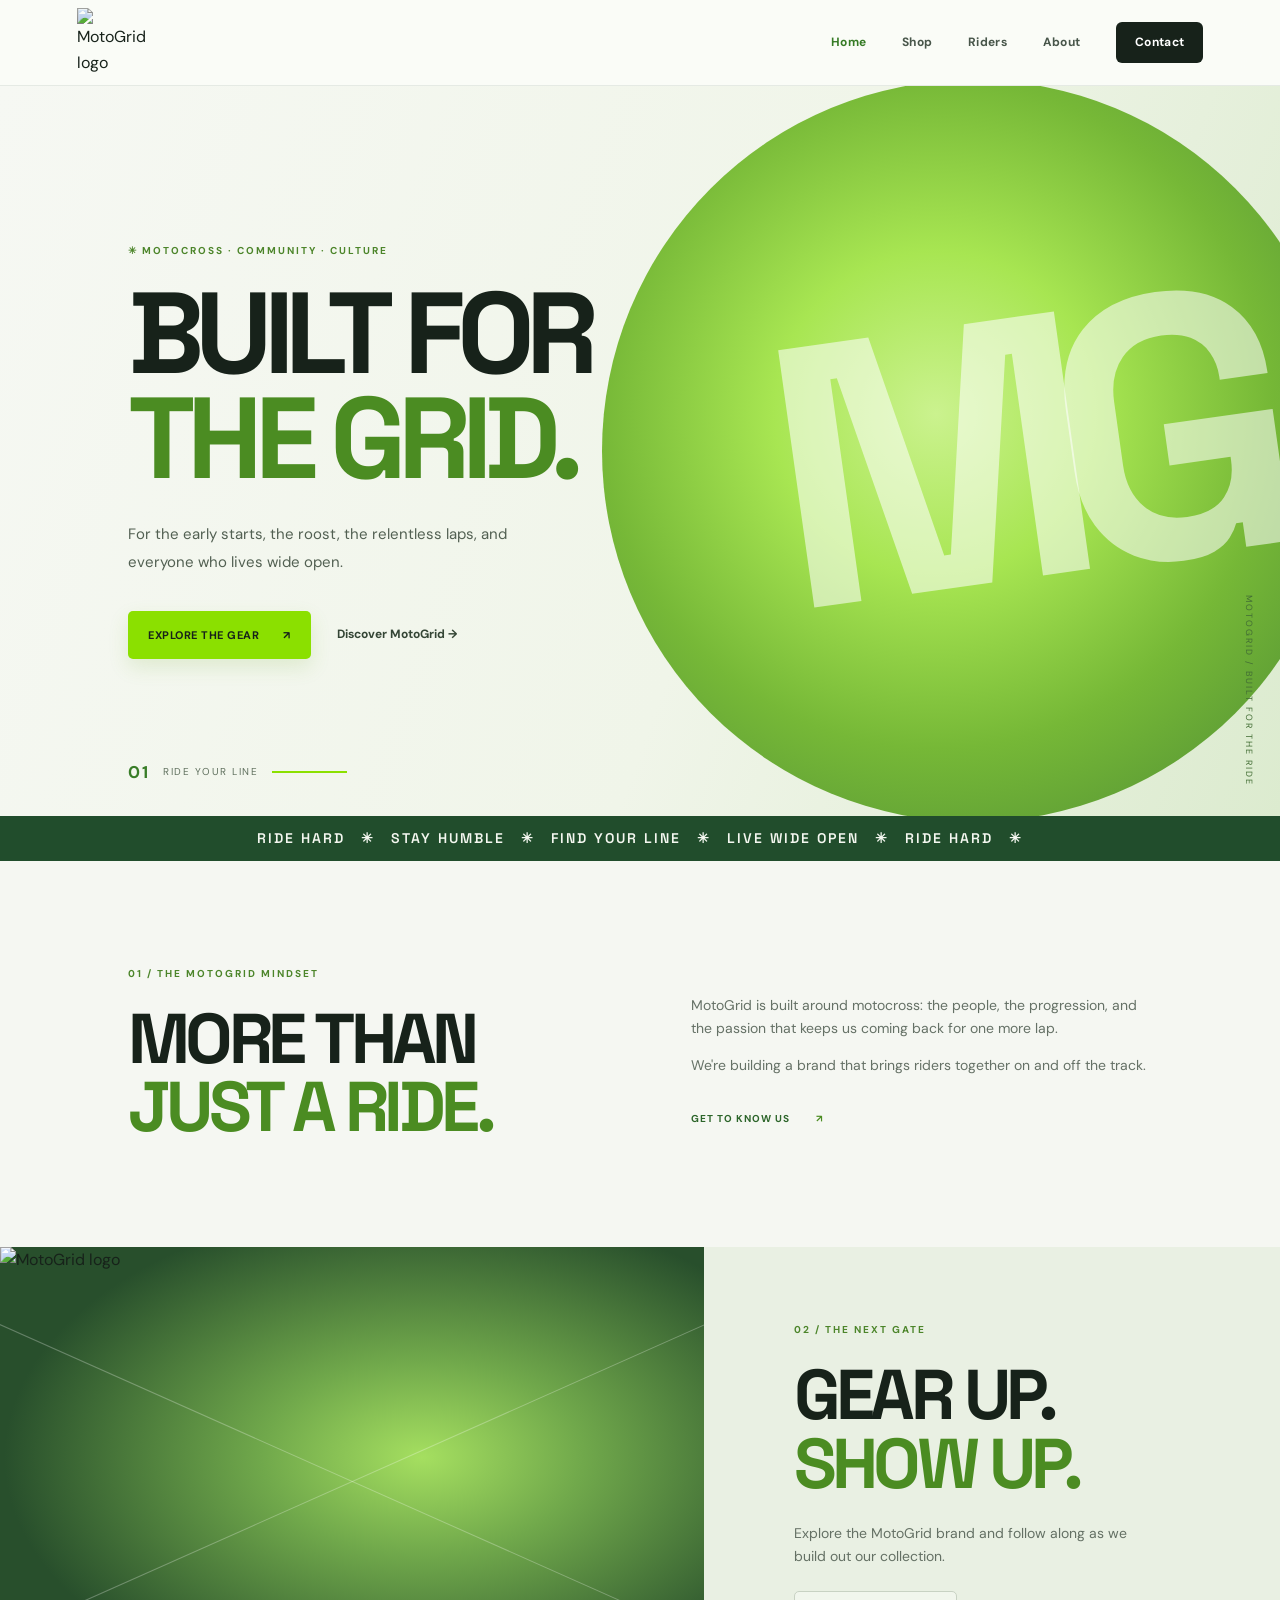
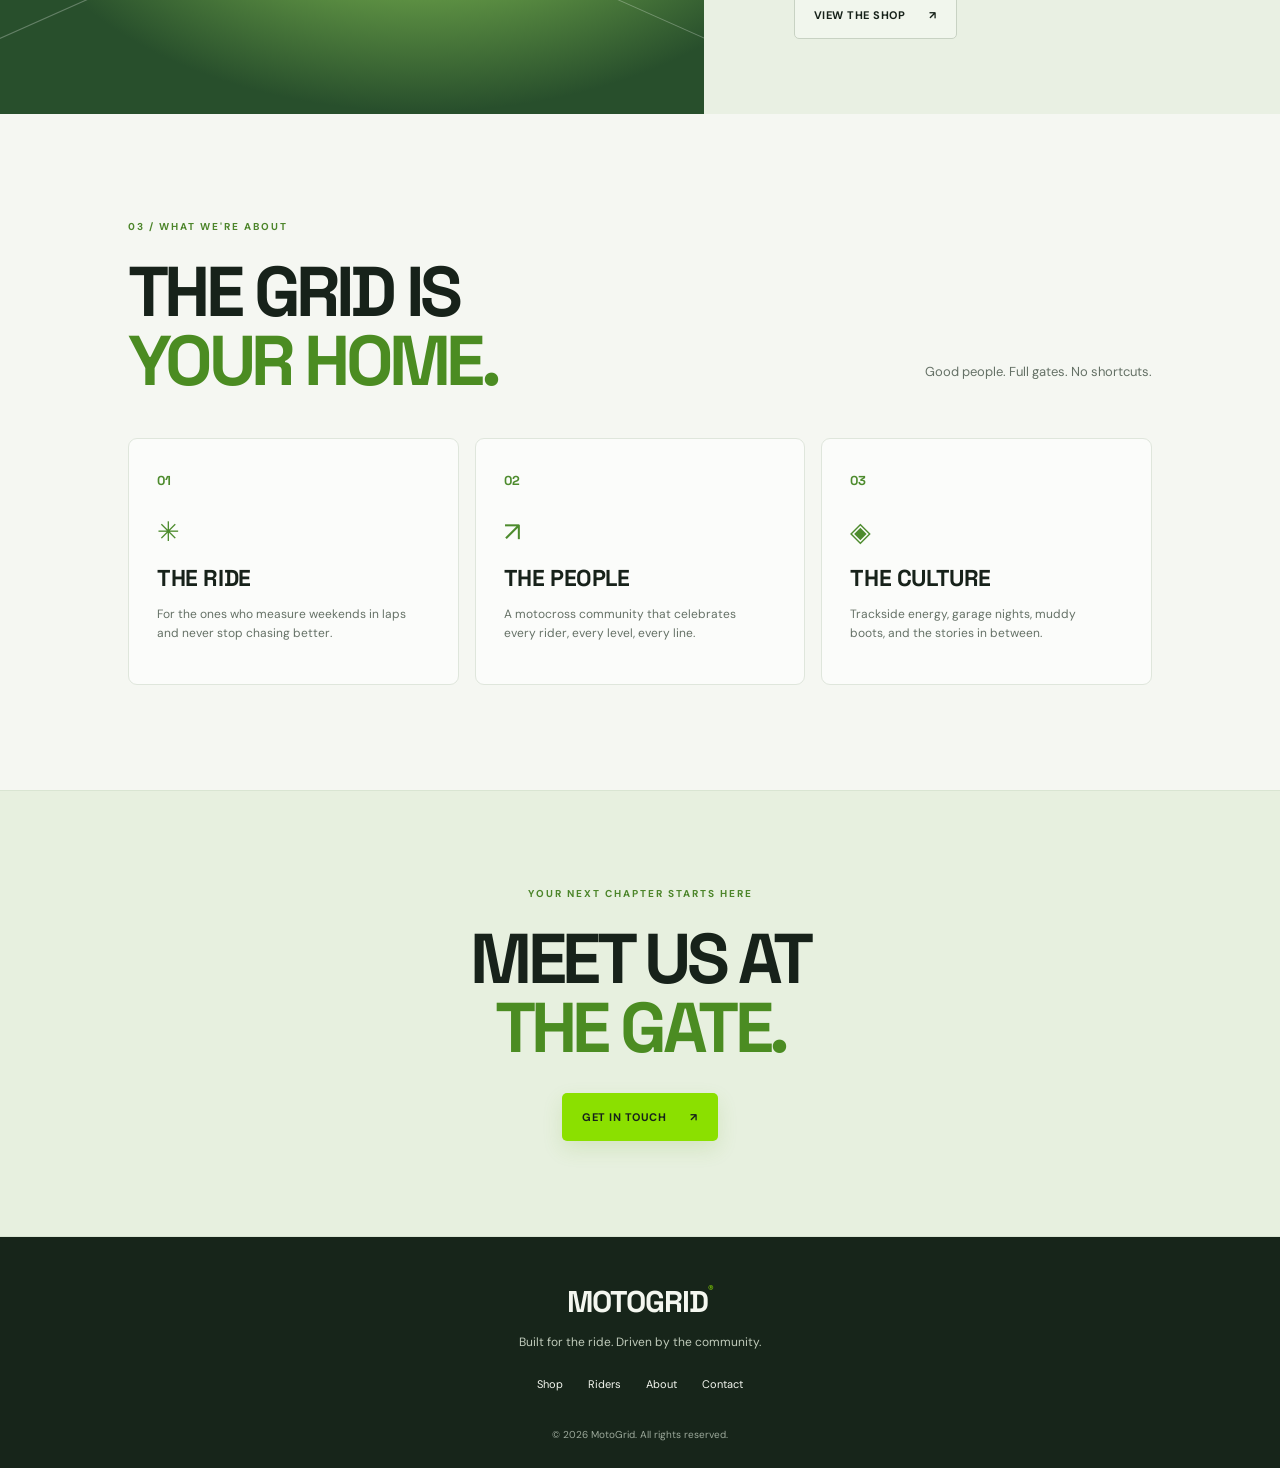
==== index.html @ 99ae0352 "Replace placeholder MG marks with official MotoGrid logo" ====
<!doctype html><html lang="en"><head><meta charset="utf-8"><meta name="viewport" content="width=device-width,initial-scale=1"><meta name="theme-color" content="#090b09"><meta name="description" content="MotoGrid — motocross culture, riders and gear. Built for those who live wide open."><title>MotoGrid | Built for the Grid</title><link rel="stylesheet" href="assets/styles.css"></head><body><header class="site-header"><a class="brand" href="index.html"><img src="https://raw.githubusercontent.com/Vinitive/MotoGrid-Website/main/assets/logo/motogrid-logo.png" alt="MotoGrid logo"></a><button class="menu-toggle" aria-label="Toggle navigation" aria-expanded="false">☰</button><nav class="nav"><a class="active" href="index.html">Home</a><a href="shop.html">Shop</a><a href="riders.html">Riders</a><a href="about.html">About</a><a class="nav-cta" href="contact.html">Contact</a></nav></header><main><section class="hero"><div class="hero-content"><p class="eyebrow">✳ MOTOCROSS · COMMUNITY · CULTURE</p><h1>BUILT FOR<br><em>THE GRID.</em></h1><p class="hero-copy">For the early starts, the roost, the relentless laps, and everyone who lives wide open.</p><div class="hero-actions"><a class="button button-lime" href="shop.html">Explore the gear <b>↗</b></a><a class="text-link" href="about.html">Discover MotoGrid →</a></div></div><div class="hero-index"><b>01</b> RIDE YOUR LINE <i></i></div><div class="hero-vertical">MOTOGRID / BUILT FOR THE RIDE</div></section><section class="ticker"><div>RIDE HARD　✳　STAY HUMBLE　✳　FIND YOUR LINE　✳　LIVE WIDE OPEN　✳　RIDE HARD　✳</div></section><section class="section intro"><div><p class="eyebrow">01 / THE MOTOGRID MINDSET</p><h2>MORE THAN<br><em>JUST A RIDE.</em></h2></div><div class="intro-copy"><p>MotoGrid is built around motocross: the people, the progression, and the passion that keeps us coming back for one more lap.</p><p>We're building a brand that brings riders together on and off the track.</p><a class="arrow-link" href="about.html">GET TO KNOW US <span>↗</span></a></div></section><section class="feature-band"><div class="feature-image"><img class="feature-logo" src="https://raw.githubusercontent.com/Vinitive/MotoGrid-Website/main/assets/logo/motogrid-logo.png" alt="MotoGrid logo"></div><div class="feature-content"><p class="eyebrow">02 / THE NEXT GATE</p><h2>GEAR UP.<br><em>SHOW UP.</em></h2><p>Explore the MotoGrid brand and follow along as we build out our collection.</p><a class="button button-outline" href="shop.html">VIEW THE SHOP <b>↗</b></a></div></section><section class="section pillars"><div class="section-heading"><div><p class="eyebrow">03 / WHAT WE'RE ABOUT</p><h2>THE GRID IS<br><em>YOUR HOME.</em></h2></div><p>Good people. Full gates. No shortcuts.</p></div><div class="pillar-grid"><article class="pillar"><span>01</span><div class="pillar-mark">✳</div><h3>THE RIDE</h3><p>For the ones who measure weekends in laps and never stop chasing better.</p></article><article class="pillar"><span>02</span><div class="pillar-mark">↗</div><h3>THE PEOPLE</h3><p>A motocross community that celebrates every rider, every level, every line.</p></article><article class="pillar"><span>03</span><div class="pillar-mark">◈</div><h3>THE CULTURE</h3><p>Trackside energy, garage nights, muddy boots, and the stories in between.</p></article></div></section><section class="join"><p class="eyebrow">YOUR NEXT CHAPTER STARTS HERE</p><h2>MEET US AT<br><em>THE GATE.</em></h2><a class="button button-lime" href="contact.html">GET IN TOUCH <b>↗</b></a></section></main><footer class="footer"><a href="index.html" class="footer-brand">MOTOGRID<span>®</span></a><p>Built for the ride. Driven by the community.</p><div class="footer-links"><a href="shop.html">Shop</a><a href="riders.html">Riders</a><a href="about.html">About</a><a href="contact.html">Contact</a></div><small>© <span id="year"></span> MotoGrid. All rights reserved.</small></footer><script src="assets/script.js"></script></body></html>
---- assets/styles.css ----
@import url('https://fonts.googleapis.com/css2?family=DM+Sans:wght@400;500;600;700&family=Space+Grotesk:wght@400;500;600;700&display=swap');
:root{--bg:#f5f7f2;--panel:#fff;--ink:#17221a;--lime:#8be000;--green:#214d2c;--muted:#657166;--line:#dfe6dc;--display:'Space Grotesk',sans-serif;--body:'DM Sans',sans-serif;--shadow:0 18px 55px rgba(23,34,26,.08);
*{box-sizing:border-box}html{scroll-behavior:smooth}body{margin:0;background:var(--bg);color:var(--ink);font-family:var(--body);line-height:1.65}a{color:inherit;text-decoration:none}
.site-header{height:86px;padding:0 clamp(20px,6vw,92px);display:flex;align-items:center;justify-content:space-between;background:rgba(250,252,248,.92);backdrop-filter:blur(16px);border-bottom:1px solid rgba(31,62,35,.09);position:sticky;top:0;z-index:5}.brand{display:flex;width:76px;height:70px;align-items:center}.brand img{width:100%;height:100%;object-fit:contain;mix-blend-mode:multiply}.nav{display:flex;align-items:center;gap:clamp(18px,2.8vw,38px);font-size:12px;font-weight:700;letter-spacing:.3px}.nav a{color:#48564a;transition:color .2s}.nav a:hover,.nav a.active{color:#367b25}.nav .nav-cta{padding:11px 19px;border-radius:6px;background:var(--ink);color:#fff}.nav .nav-cta:hover{background:#367b25}.menu-toggle{display:none;background:none;border:0;color:var(--ink);font-size:26px}
.hero{position:relative;min-height:min(730px,calc(100vh - 86px));display:flex;align-items:center;overflow:hidden;background:linear-gradient(110deg,#f6f8f3 0%,#f0f5e9 57%,#dcebcf 100%)}.hero:before{content:'';position:absolute;width:min(58vw,760px);aspect-ratio:1;right:-5%;top:50%;transform:translateY(-50%);border-radius:50%;background:radial-gradient(circle at 45% 45%,#c9f28a 0,#a4e54a 28%,#70b52e 58%,#3d7c2c 100%);opacity:.95}.hero:after{content:'MG';position:absolute;right:2%;top:50%;transform:translateY(-50%) rotate(-8deg);font:700 clamp(180px,29vw,430px)/.8 var(--display);letter-spacing:-.12em;color:rgba(255,255,255,.56)}.hero-content{position:relative;z-index:1;width:min(760px,90%);margin-left:clamp(24px,10vw,155px);padding:85px 0}.eyebrow{font-size:10px;letter-spacing:2px;font-weight:700;color:#4c852a;text-transform:uppercase;margin:0 0 22px}.hero h1,.page-hero h1{font:700 clamp(68px,9vw,128px)/.91 var(--display);letter-spacing:-.075em;margin:0 0 28px}.hero h1 em,.page-hero h1 em,h2 em{font-style:normal;color:#4b8c22}.hero-copy{color:#526052;max-width:410px;font-size:15px;line-height:1.9}.hero-actions{display:flex;align-items:center;gap:26px;flex-wrap:wrap;margin-top:34px}.button{display:inline-flex;align-items:center;gap:24px;padding:14px 19px;font-size:11px;font-weight:700;letter-spacing:.5px;border:1px solid transparent;border-radius:5px;cursor:pointer;text-transform:uppercase;transition:transform .2s,background .2s,border-color .2s}.button:hover{transform:translateY(-2px)}.button-lime{background:var(--lime);color:#17221a;box-shadow:0 8px 20px rgba(110,172,42,.16)}.button-lime:hover{background:#a4ed35}.button-outline{border-color:#c8d2c3;color:var(--ink);background:rgba(255,255,255,.35)}.button-outline:hover{border-color:#5c9a30;color:#367b25}.text-link{font-size:12px;font-weight:700;color:#344535}.hero-index{position:absolute;z-index:2;bottom:30px;left:clamp(24px,10vw,155px);display:flex;align-items:center;gap:14px;font-size:10px;letter-spacing:1.5px;color:#60705e}.hero-index b{color:#397d28;font-size:17px}.hero-index i{width:75px;height:2px;background:var(--lime)}.hero-vertical{position:absolute;right:24px;bottom:30px;writing-mode:vertical-rl;font-size:9px;letter-spacing:2px;color:#426d34}.ticker{overflow:hidden;background:var(--green);color:#f4f7f0;white-space:nowrap}.ticker div{padding:13px 0;font:600 14px var(--display);letter-spacing:2px;text-align:center}
.section{padding:105px clamp(24px,10vw,155px)}.intro{display:grid;grid-template-columns:1fr 1fr;gap:8vw;align-items:center}.section h2,.feature-content h2,.join h2,.shop-note h2{font:700 clamp(42px,5.5vw,72px)/.98 var(--display);letter-spacing:-.065em;margin:0}.intro-copy{max-width:470px;color:var(--muted);font-size:14px}.arrow-link{display:inline-flex;gap:26px;margin-top:20px;font-size:10px;letter-spacing:1px;font-weight:700;color:#2c652a}.arrow-link span{color:#4b8c22}.feature-band{display:grid;grid-template-columns:1.1fr .9fr;min-height:430px;background:#e9f0e3}.feature-image{position:relative;overflow:hidden;background:radial-gradient(ellipse at 60% 45%,#a5df60 0,#70a84b 27%,#284f2c 70%)}.feature-image:before,.feature-image:after{content:'';position:absolute;width:120%;height:1px;background:rgba(255,255,255,.28);left:-10%;top:50%;transform:rotate(-24deg)}.feature-image:after{transform:rotate(24deg)}.feature-image span{position:absolute;left:8%;top:8%;font:700 clamp(140px,23vw,290px)/1 var(--display);color:rgba(255,255,255,.17);letter-spacing:-.12em}.feature-content{padding:75px clamp(28px,7vw,95px);align-self:center}.feature-content p:not(.eyebrow){color:#647064;font-size:14px;max-width:360px;margin:23px 0}.section-heading{display:flex;justify-content:space-between;align-items:end;gap:30px;margin-bottom:42px}.section-heading>p{color:var(--muted);font-size:13px}.pillar-grid{display:grid;grid-template-columns:repeat(3,1fr);gap:16px}.pillar{padding:28px;min-height:245px;border:1px solid var(--line);border-radius:9px;background:rgba(255,255,255,.66);transition:transform .2s,box-shadow .2s}.pillar:hover{transform:translateY(-4px);box-shadow:var(--shadow)}.pillar>span,.values span{font:700 13px var(--display);color:#4d8b2d}.pillar-mark{font-size:27px;color:#4d8b2d;margin:17px 0 8px}.pillar h3,.values h3{font:700 23px var(--display);margin:0 0 8px;letter-spacing:-.4px}.pillar p,.values p{font-size:12px;color:var(--muted);max-width:260px}.join{text-align:center;padding:95px 20px;background:#e7f0df;border-block:1px solid #d9e5d2}.join h2{margin-bottom:30px}.join.compact{padding:75px 20px}.footer{padding:45px 24px 22px;text-align:center;background:#17251a;color:#f4f7f0}.footer-brand{font:700 30px var(--display);letter-spacing:-1px}.footer-brand span{font-size:11px;vertical-align:top;color:var(--lime)}.footer>p{color:#c0cbbb;font-size:12px}.footer-links{display:flex;justify-content:center;gap:25px;margin:22px 0 27px;font-size:11px}.footer-links a:hover{color:var(--lime)}.footer small{color:#9ca99b;font-size:10px}
.page-hero{padding:100px clamp(24px,10vw,155px) 80px;background:linear-gradient(120deg,#f7f9f4,#e8f1df);border-bottom:1px solid var(--line)}.page-hero h1{font-size:clamp(65px,9vw,112px)}.page-hero>p:last-child{max-width:560px;color:#586657;font-size:15px}.shop-grid{display:grid;grid-template-columns:repeat(3,1fr);gap:22px;padding-top:65px;padding-bottom:65px}.shop-grid article{min-width:0}.product-art{height:320px;position:relative;display:flex;align-items:center;justify-content:center;overflow:hidden;background:#e6ecdf;border:1px solid #d9e2d4;border-radius:9px}.product-art:before{content:'';position:absolute;inset:0;background:radial-gradient(circle at 50% 42%,rgba(139,224,0,.22),transparent 62%),repeating-linear-gradient(135deg,transparent 0 22px,rgba(38,73,37,.035) 23px 24px)}.product-art>span{position:absolute;top:16px;left:16px;font-size:9px;letter-spacing:1.5px;color:#507c36}.product-art b{position:relative;font:700 65px/.8 var(--display);text-align:center;color:#f9fbf7;transform:skew(-7deg);text-shadow:3px 4px 0 #437b2d,-1px -1px 0 #437b2d}.art-hoodie b{font-size:43px;color:#24482a;text-shadow:2px 2px 0 #9de353}.art-cap b{font-size:120px;color:#80bd3d;text-shadow:3px 4px 0 #26482b}.product-meta{display:flex;justify-content:space-between;gap:12px;padding:17px 2px;border-bottom:1px solid var(--line)}.product-meta h2{font:700 22px var(--display);margin:0}.product-meta p{font-size:11px;color:var(--muted);margin:4px 0}.product-meta>span{align-self:center;font-size:8px;letter-spacing:1px;color:#4a842b;white-space:nowrap}.shop-note{text-align:center;padding:75px 24px 95px;background:#edf3e8}.shop-note>p:not(.eyebrow){max-width:500px;margin:22px auto;color:var(--muted);font-size:13px}.shop-note .button{margin-top:12px}.rider-feature{display:grid;grid-template-columns:1fr 1fr;gap:8vw;align-items:center}.rider-feature>div:last-child p:not(.eyebrow){color:var(--muted);font-size:14px}.rider-placeholder{height:390px;background:radial-gradient(ellipse at center,#b7e58b,#e7efdf 65%);border:1px solid #d9e4d1;border-radius:10px;position:relative;display:flex;align-items:center;justify-content:center;text-align:center;font:700 48px/.9 var(--display);color:#315d2b}.rider-placeholder b{position:absolute;right:15px;bottom:-30px;font:700 150px var(--display);color:rgba(40,76,39,.07)}.values{display:grid;grid-template-columns:repeat(3,1fr);padding:60px clamp(24px,10vw,155px);gap:35px;background:#e9f0e3;border-top:1px solid var(--line)}.values>div{border-left:2px solid var(--lime);padding-left:20px}.values h3{margin-top:14px}.about-layout{display:grid;grid-template-columns:1fr 1fr;gap:8vw}.about-layout>div:last-child{color:var(--muted);font-size:14px}.contact-layout{display:grid;grid-template-columns:.8fr 1.2fr;gap:9vw}.contact-layout>div>p:not(.eyebrow){color:var(--muted);font-size:14px}.contact-form{display:flex;flex-direction:column;gap:9px}.contact-form label{font-size:11px;letter-spacing:.3px;font-weight:700;margin-top:8px}.contact-form input,.contact-form textarea,.contact-form select{background:#fff;color:var(--ink);border:1px solid #d7e0d3;padding:13px 14px;outline:none;width:100%;border-radius:5px;font:inherit;font-size:13px}.contact-form input:focus,.contact-form textarea:focus,.contact-form select:focus{border-color:#6eaa3b;box-shadow:0 0 0 3px rgba(139,224,0,.12)}.contact-form textarea{resize:vertical}.contact-form .button{align-self:flex-start;margin-top:12px}.form-note{font-size:10px;color:#737e70}
@media(max-width:760px){.site-header{height:72px;padding:0 20px}.brand{width:68px;height:62px}.menu-toggle{display:block}.nav{display:none;position:absolute;top:72px;left:0;right:0;padding:16px 22px 22px;background:#f8faf6;border-bottom:1px solid var(--line);flex-direction:column;align-items:stretch;gap:0;box-shadow:var(--shadow)}.nav.open{display:flex}.nav a{padding:12px 4px}.nav .nav-cta{margin-top:8px;text-align:center}.hero{min-height:650px}.hero:before{width:90vw;right:-35%;top:58%;opacity:.65}.hero:after{right:-13%;top:60%;font-size:90vw}.hero-content{margin-left:24px;padding:70px 0}.hero h1{font-size:clamp(68px,16vw,110px)}.hero-vertical{right:10px;font-size:7px}.hero-index{left:24px}.ticker div{text-align:left;padding-left:20px}.section{padding:72px 24px}.intro,.rider-feature,.about-layout,.contact-layout{grid-template-columns:1fr;gap:32px}.feature-band{grid-template-columns:1fr}.feature-image{min-height:220px}.feature-content{padding:52px 24px}.section-heading{align-items:flex-start;flex-direction:column}.pillar-grid{grid-template-columns:1fr}.pillar{min-height:205px}.shop-grid{grid-template-columns:1fr;gap:30px}.product-art{height:350px}.page-hero{padding:70px 24px 55px}.page-hero h1{font-size:clamp(62px,15vw,96px)}.values{grid-template-columns:1fr;padding:48px 24px}.rider-placeholder{height:300px}.footer-links{gap:15px;flex-wrap:wrap}.hero:after{right:-18%;font-size:100vw}.join{padding:72px 20px}}
@media(prefers-reduced-motion:reduce){html{scroll-behavior:auto}*,*:before,*:after{transition:none!important;animation:none!important}}
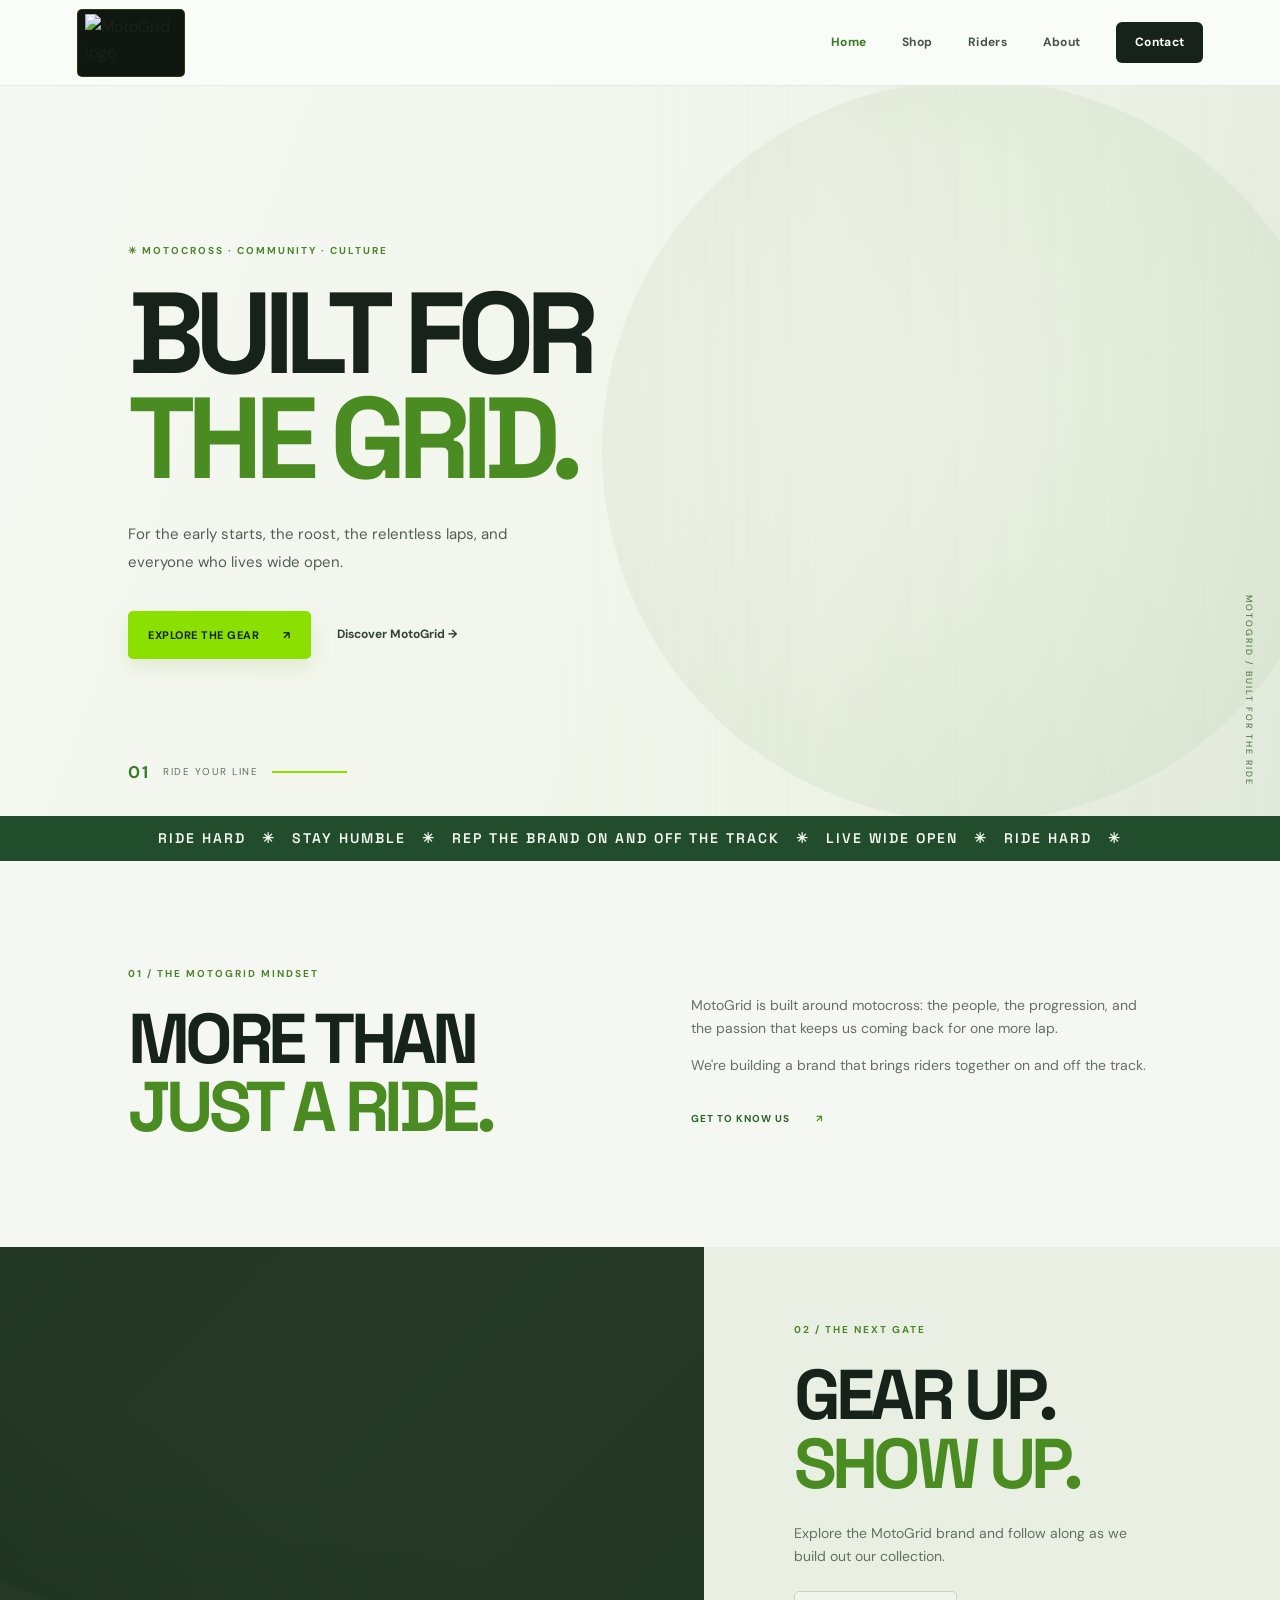
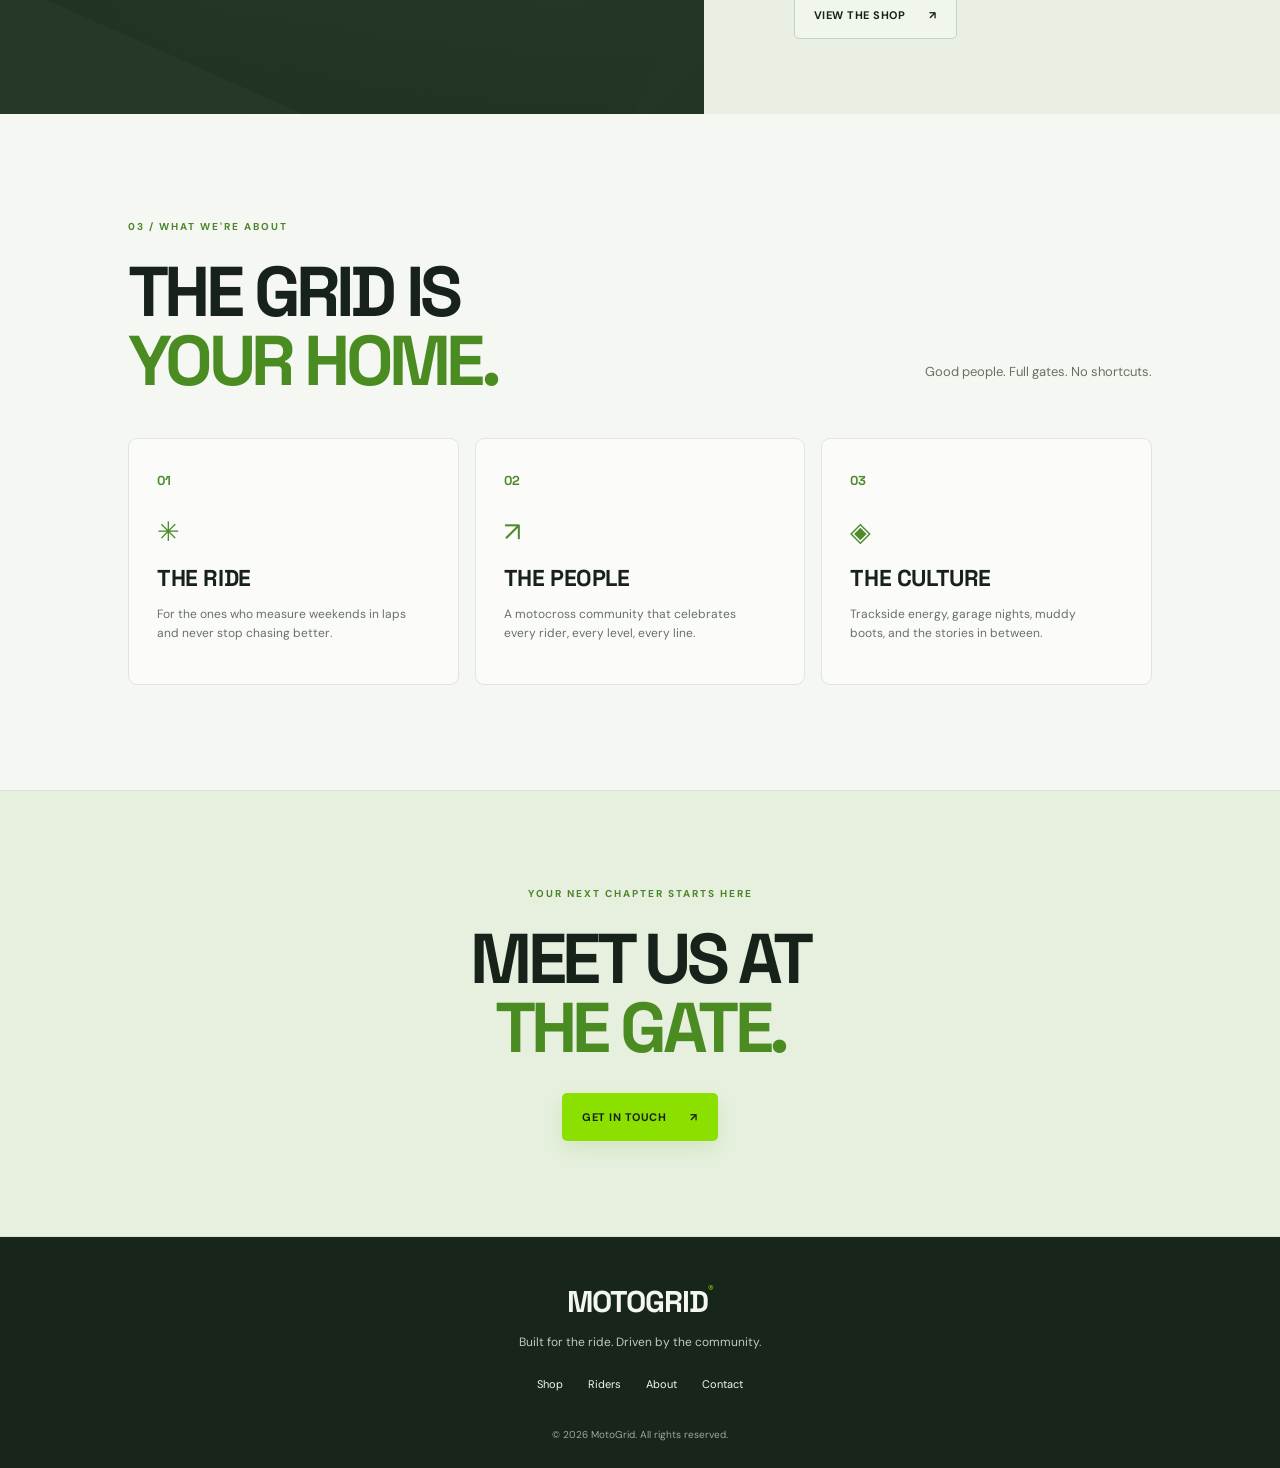
==== commit c8b9b3c3: "Update MotoGrid brand tagline" ====
--- a/index.html
+++ b/index.html
@@ -1 +1 @@
-<!doctype html><html lang="en"><head><meta charset="utf-8"><meta name="viewport" content="width=device-width,initial-scale=1"><meta name="theme-color" content="#090b09"><meta name="description" content="MotoGrid — motocross culture, riders and gear. Built for those who live wide open."><title>MotoGrid | Built for the Grid</title><link rel="stylesheet" href="assets/styles.css"></head><body><header class="site-header"><a class="brand" href="index.html"><img src="https://raw.githubusercontent.com/Vinitive/MotoGrid-Website/main/assets/logo/motogrid-logo.png" alt="MotoGrid logo"></a><button class="menu-toggle" aria-label="Toggle navigation" aria-expanded="false">☰</button><nav class="nav"><a class="active" href="index.html">Home</a><a href="shop.html">Shop</a><a href="riders.html">Riders</a><a href="about.html">About</a><a class="nav-cta" href="contact.html">Contact</a></nav></header><main><section class="hero"><div class="hero-content"><p class="eyebrow">✳ MOTOCROSS · COMMUNITY · CULTURE</p><h1>BUILT FOR<br><em>THE GRID.</em></h1><p class="hero-copy">For the early starts, the roost, the relentless laps, and everyone who lives wide open.</p><div class="hero-actions"><a class="button button-lime" href="shop.html">Explore the gear <b>↗</b></a><a class="text-link" href="about.html">Discover MotoGrid →</a></div></div><div class="hero-index"><b>01</b> RIDE YOUR LINE <i></i></div><div class="hero-vertical">MOTOGRID / BUILT FOR THE RIDE</div></section><section class="ticker"><div>RIDE HARD　✳　STAY HUMBLE　✳　FIND YOUR LINE　✳　LIVE WIDE OPEN　✳　RIDE HARD　✳</div></section><section class="section intro"><div><p class="eyebrow">01 / THE MOTOGRID MINDSET</p><h2>MORE THAN<br><em>JUST A RIDE.</em></h2></div><div class="intro-copy"><p>MotoGrid is built around motocross: the people, the progression, and the passion that keeps us coming back for one more lap.</p><p>We're building a brand that brings riders together on and off the track.</p><a class="arrow-link" href="about.html">GET TO KNOW US <span>↗</span></a></div></section><section class="feature-band"><div class="feature-image"><img class="feature-logo" src="https://raw.githubusercontent.com/Vinitive/MotoGrid-Website/main/assets/logo/motogrid-logo.png" alt="MotoGrid logo"></div><div class="feature-content"><p class="eyebrow">02 / THE NEXT GATE</p><h2>GEAR UP.<br><em>SHOW UP.</em></h2><p>Explore the MotoGrid brand and follow along as we build out our collection.</p><a class="button button-outline" href="shop.html">VIEW THE SHOP <b>↗</b></a></div></section><section class="section pillars"><div class="section-heading"><div><p class="eyebrow">03 / WHAT WE'RE ABOUT</p><h2>THE GRID IS<br><em>YOUR HOME.</em></h2></div><p>Good people. Full gates. No shortcuts.</p></div><div class="pillar-grid"><article class="pillar"><span>01</span><div class="pillar-mark">✳</div><h3>THE RIDE</h3><p>For the ones who measure weekends in laps and never stop chasing better.</p></article><article class="pillar"><span>02</span><div class="pillar-mark">↗</div><h3>THE PEOPLE</h3><p>A motocross community that celebrates every rider, every level, every line.</p></article><article class="pillar"><span>03</span><div class="pillar-mark">◈</div><h3>THE CULTURE</h3><p>Trackside energy, garage nights, muddy boots, and the stories in between.</p></article></div></section><section class="join"><p class="eyebrow">YOUR NEXT CHAPTER STARTS HERE</p><h2>MEET US AT<br><em>THE GATE.</em></h2><a class="button button-lime" href="contact.html">GET IN TOUCH <b>↗</b></a></section></main><footer class="footer"><a href="index.html" class="footer-brand">MOTOGRID<span>®</span></a><p>Built for the ride. Driven by the community.</p><div class="footer-links"><a href="shop.html">Shop</a><a href="riders.html">Riders</a><a href="about.html">About</a><a href="contact.html">Contact</a></div><small>© <span id="year"></span> MotoGrid. All rights reserved.</small></footer><script src="assets/script.js"></script></body></html>+<!doctype html><html lang="en"><head><meta charset="utf-8"><meta name="viewport" content="width=device-width,initial-scale=1"><meta name="theme-color" content="#090b09"><meta name="description" content="MotoGrid — motocross culture, riders and gear. Built for those who live wide open."><title>MotoGrid | Built for the Grid</title><link rel="stylesheet" href="assets/styles.css"></head><body><header class="site-header"><a class="brand" href="index.html"><img src="https://raw.githubusercontent.com/Vinitive/MotoGrid-Website/main/assets/logo/motogrid-logo.png" alt="MotoGrid logo"></a><button class="menu-toggle" aria-label="Toggle navigation" aria-expanded="false">☰</button><nav class="nav"><a class="active" href="index.html">Home</a><a href="shop.html">Shop</a><a href="riders.html">Riders</a><a href="about.html">About</a><a class="nav-cta" href="contact.html">Contact</a></nav></header><main><section class="hero"><div class="hero-content"><p class="eyebrow">✳ MOTOCROSS · COMMUNITY · CULTURE</p><h1>BUILT FOR<br><em>THE GRID.</em></h1><p class="hero-copy">For the early starts, the roost, the relentless laps, and everyone who lives wide open.</p><div class="hero-actions"><a class="button button-lime" href="shop.html">Explore the gear <b>↗</b></a><a class="text-link" href="about.html">Discover MotoGrid →</a></div></div><div class="hero-index"><b>01</b> RIDE YOUR LINE <i></i></div><div class="hero-vertical">MOTOGRID / BUILT FOR THE RIDE</div></section><section class="ticker"><div>RIDE HARD　✳　STAY HUMBLE　✳　REP THE BRAND ON AND OFF THE TRACK　✳　LIVE WIDE OPEN　✳　RIDE HARD　✳</div></section><section class="section intro"><div><p class="eyebrow">01 / THE MOTOGRID MINDSET</p><h2>MORE THAN<br><em>JUST A RIDE.</em></h2></div><div class="intro-copy"><p>MotoGrid is built around motocross: the people, the progression, and the passion that keeps us coming back for one more lap.</p><p>We're building a brand that brings riders together on and off the track.</p><a class="arrow-link" href="about.html">GET TO KNOW US <span>↗</span></a></div></section><section class="feature-band"><div class="feature-image"><img class="feature-logo" src="https://raw.githubusercontent.com/Vinitive/MotoGrid-Website/main/assets/logo/motogrid-logo.png" alt="MotoGrid logo"></div><div class="feature-content"><p class="eyebrow">02 / THE NEXT GATE</p><h2>GEAR UP.<br><em>SHOW UP.</em></h2><p>Explore the MotoGrid brand and follow along as we build out our collection.</p><a class="button button-outline" href="shop.html">VIEW THE SHOP <b>↗</b></a></div></section><section class="section pillars"><div class="section-heading"><div><p class="eyebrow">03 / WHAT WE'RE ABOUT</p><h2>THE GRID IS<br><em>YOUR HOME.</em></h2></div><p>Good people. Full gates. No shortcuts.</p></div><div class="pillar-grid"><article class="pillar"><span>01</span><div class="pillar-mark">✳</div><h3>THE RIDE</h3><p>For the ones who measure weekends in laps and never stop chasing better.</p></article><article class="pillar"><span>02</span><div class="pillar-mark">↗</div><h3>THE PEOPLE</h3><p>A motocross community that celebrates every rider, every level, every line.</p></article><article class="pillar"><span>03</span><div class="pillar-mark">◈</div><h3>THE CULTURE</h3><p>Trackside energy, garage nights, muddy boots, and the stories in between.</p></article></div></section><section class="join"><p class="eyebrow">YOUR NEXT CHAPTER STARTS HERE</p><h2>MEET US AT<br><em>THE GATE.</em></h2><a class="button button-lime" href="contact.html">GET IN TOUCH <b>↗</b></a></section></main><footer class="footer"><a href="index.html" class="footer-brand">MOTOGRID<span>®</span></a><p>Built for the ride. Driven by the community.</p><div class="footer-links"><a href="shop.html">Shop</a><a href="riders.html">Riders</a><a href="about.html">About</a><a href="contact.html">Contact</a></div><small>© <span id="year"></span> MotoGrid. All rights reserved.</small></footer><script src="assets/script.js"></script></body></html>
--- a/assets/styles.css
+++ b/assets/styles.css
@@ -1,9 +1,9 @@
 @import url('https://fonts.googleapis.com/css2?family=DM+Sans:wght@400;500;600;700&family=Space+Grotesk:wght@400;500;600;700&display=swap');
 :root{--bg:#f5f7f2;--panel:#fff;--ink:#17221a;--lime:#8be000;--green:#214d2c;--muted:#657166;--line:#dfe6dc;--display:'Space Grotesk',sans-serif;--body:'DM Sans',sans-serif;--shadow:0 18px 55px rgba(23,34,26,.08);
 *{box-sizing:border-box}html{scroll-behavior:smooth}body{margin:0;background:var(--bg);color:var(--ink);font-family:var(--body);line-height:1.65}a{color:inherit;text-decoration:none}
-.site-header{height:86px;padding:0 clamp(20px,6vw,92px);display:flex;align-items:center;justify-content:space-between;background:rgba(250,252,248,.92);backdrop-filter:blur(16px);border-bottom:1px solid rgba(31,62,35,.09);position:sticky;top:0;z-index:5}.brand{display:flex;width:76px;height:70px;align-items:center}.brand img{width:100%;height:100%;object-fit:contain;mix-blend-mode:multiply}.nav{display:flex;align-items:center;gap:clamp(18px,2.8vw,38px);font-size:12px;font-weight:700;letter-spacing:.3px}.nav a{color:#48564a;transition:color .2s}.nav a:hover,.nav a.active{color:#367b25}.nav .nav-cta{padding:11px 19px;border-radius:6px;background:var(--ink);color:#fff}.nav .nav-cta:hover{background:#367b25}.menu-toggle{display:none;background:none;border:0;color:var(--ink);font-size:26px}
-.hero{position:relative;min-height:min(730px,calc(100vh - 86px));display:flex;align-items:center;overflow:hidden;background:linear-gradient(110deg,#f6f8f3 0%,#f0f5e9 57%,#dcebcf 100%)}.hero:before{content:'';position:absolute;width:min(58vw,760px);aspect-ratio:1;right:-5%;top:50%;transform:translateY(-50%);border-radius:50%;background:radial-gradient(circle at 45% 45%,#c9f28a 0,#a4e54a 28%,#70b52e 58%,#3d7c2c 100%);opacity:.95}.hero:after{content:'MG';position:absolute;right:2%;top:50%;transform:translateY(-50%) rotate(-8deg);font:700 clamp(180px,29vw,430px)/.8 var(--display);letter-spacing:-.12em;color:rgba(255,255,255,.56)}.hero-content{position:relative;z-index:1;width:min(760px,90%);margin-left:clamp(24px,10vw,155px);padding:85px 0}.eyebrow{font-size:10px;letter-spacing:2px;font-weight:700;color:#4c852a;text-transform:uppercase;margin:0 0 22px}.hero h1,.page-hero h1{font:700 clamp(68px,9vw,128px)/.91 var(--display);letter-spacing:-.075em;margin:0 0 28px}.hero h1 em,.page-hero h1 em,h2 em{font-style:normal;color:#4b8c22}.hero-copy{color:#526052;max-width:410px;font-size:15px;line-height:1.9}.hero-actions{display:flex;align-items:center;gap:26px;flex-wrap:wrap;margin-top:34px}.button{display:inline-flex;align-items:center;gap:24px;padding:14px 19px;font-size:11px;font-weight:700;letter-spacing:.5px;border:1px solid transparent;border-radius:5px;cursor:pointer;text-transform:uppercase;transition:transform .2s,background .2s,border-color .2s}.button:hover{transform:translateY(-2px)}.button-lime{background:var(--lime);color:#17221a;box-shadow:0 8px 20px rgba(110,172,42,.16)}.button-lime:hover{background:#a4ed35}.button-outline{border-color:#c8d2c3;color:var(--ink);background:rgba(255,255,255,.35)}.button-outline:hover{border-color:#5c9a30;color:#367b25}.text-link{font-size:12px;font-weight:700;color:#344535}.hero-index{position:absolute;z-index:2;bottom:30px;left:clamp(24px,10vw,155px);display:flex;align-items:center;gap:14px;font-size:10px;letter-spacing:1.5px;color:#60705e}.hero-index b{color:#397d28;font-size:17px}.hero-index i{width:75px;height:2px;background:var(--lime)}.hero-vertical{position:absolute;right:24px;bottom:30px;writing-mode:vertical-rl;font-size:9px;letter-spacing:2px;color:#426d34}.ticker{overflow:hidden;background:var(--green);color:#f4f7f0;white-space:nowrap}.ticker div{padding:13px 0;font:600 14px var(--display);letter-spacing:2px;text-align:center}
-.section{padding:105px clamp(24px,10vw,155px)}.intro{display:grid;grid-template-columns:1fr 1fr;gap:8vw;align-items:center}.section h2,.feature-content h2,.join h2,.shop-note h2{font:700 clamp(42px,5.5vw,72px)/.98 var(--display);letter-spacing:-.065em;margin:0}.intro-copy{max-width:470px;color:var(--muted);font-size:14px}.arrow-link{display:inline-flex;gap:26px;margin-top:20px;font-size:10px;letter-spacing:1px;font-weight:700;color:#2c652a}.arrow-link span{color:#4b8c22}.feature-band{display:grid;grid-template-columns:1.1fr .9fr;min-height:430px;background:#e9f0e3}.feature-image{position:relative;overflow:hidden;background:radial-gradient(ellipse at 60% 45%,#a5df60 0,#70a84b 27%,#284f2c 70%)}.feature-image:before,.feature-image:after{content:'';position:absolute;width:120%;height:1px;background:rgba(255,255,255,.28);left:-10%;top:50%;transform:rotate(-24deg)}.feature-image:after{transform:rotate(24deg)}.feature-image span{position:absolute;left:8%;top:8%;font:700 clamp(140px,23vw,290px)/1 var(--display);color:rgba(255,255,255,.17);letter-spacing:-.12em}.feature-content{padding:75px clamp(28px,7vw,95px);align-self:center}.feature-content p:not(.eyebrow){color:#647064;font-size:14px;max-width:360px;margin:23px 0}.section-heading{display:flex;justify-content:space-between;align-items:end;gap:30px;margin-bottom:42px}.section-heading>p{color:var(--muted);font-size:13px}.pillar-grid{display:grid;grid-template-columns:repeat(3,1fr);gap:16px}.pillar{padding:28px;min-height:245px;border:1px solid var(--line);border-radius:9px;background:rgba(255,255,255,.66);transition:transform .2s,box-shadow .2s}.pillar:hover{transform:translateY(-4px);box-shadow:var(--shadow)}.pillar>span,.values span{font:700 13px var(--display);color:#4d8b2d}.pillar-mark{font-size:27px;color:#4d8b2d;margin:17px 0 8px}.pillar h3,.values h3{font:700 23px var(--display);margin:0 0 8px;letter-spacing:-.4px}.pillar p,.values p{font-size:12px;color:var(--muted);max-width:260px}.join{text-align:center;padding:95px 20px;background:#e7f0df;border-block:1px solid #d9e5d2}.join h2{margin-bottom:30px}.join.compact{padding:75px 20px}.footer{padding:45px 24px 22px;text-align:center;background:#17251a;color:#f4f7f0}.footer-brand{font:700 30px var(--display);letter-spacing:-1px}.footer-brand span{font-size:11px;vertical-align:top;color:var(--lime)}.footer>p{color:#c0cbbb;font-size:12px}.footer-links{display:flex;justify-content:center;gap:25px;margin:22px 0 27px;font-size:11px}.footer-links a:hover{color:var(--lime)}.footer small{color:#9ca99b;font-size:10px}
-.page-hero{padding:100px clamp(24px,10vw,155px) 80px;background:linear-gradient(120deg,#f7f9f4,#e8f1df);border-bottom:1px solid var(--line)}.page-hero h1{font-size:clamp(65px,9vw,112px)}.page-hero>p:last-child{max-width:560px;color:#586657;font-size:15px}.shop-grid{display:grid;grid-template-columns:repeat(3,1fr);gap:22px;padding-top:65px;padding-bottom:65px}.shop-grid article{min-width:0}.product-art{height:320px;position:relative;display:flex;align-items:center;justify-content:center;overflow:hidden;background:#e6ecdf;border:1px solid #d9e2d4;border-radius:9px}.product-art:before{content:'';position:absolute;inset:0;background:radial-gradient(circle at 50% 42%,rgba(139,224,0,.22),transparent 62%),repeating-linear-gradient(135deg,transparent 0 22px,rgba(38,73,37,.035) 23px 24px)}.product-art>span{position:absolute;top:16px;left:16px;font-size:9px;letter-spacing:1.5px;color:#507c36}.product-art b{position:relative;font:700 65px/.8 var(--display);text-align:center;color:#f9fbf7;transform:skew(-7deg);text-shadow:3px 4px 0 #437b2d,-1px -1px 0 #437b2d}.art-hoodie b{font-size:43px;color:#24482a;text-shadow:2px 2px 0 #9de353}.art-cap b{font-size:120px;color:#80bd3d;text-shadow:3px 4px 0 #26482b}.product-meta{display:flex;justify-content:space-between;gap:12px;padding:17px 2px;border-bottom:1px solid var(--line)}.product-meta h2{font:700 22px var(--display);margin:0}.product-meta p{font-size:11px;color:var(--muted);margin:4px 0}.product-meta>span{align-self:center;font-size:8px;letter-spacing:1px;color:#4a842b;white-space:nowrap}.shop-note{text-align:center;padding:75px 24px 95px;background:#edf3e8}.shop-note>p:not(.eyebrow){max-width:500px;margin:22px auto;color:var(--muted);font-size:13px}.shop-note .button{margin-top:12px}.rider-feature{display:grid;grid-template-columns:1fr 1fr;gap:8vw;align-items:center}.rider-feature>div:last-child p:not(.eyebrow){color:var(--muted);font-size:14px}.rider-placeholder{height:390px;background:radial-gradient(ellipse at center,#b7e58b,#e7efdf 65%);border:1px solid #d9e4d1;border-radius:10px;position:relative;display:flex;align-items:center;justify-content:center;text-align:center;font:700 48px/.9 var(--display);color:#315d2b}.rider-placeholder b{position:absolute;right:15px;bottom:-30px;font:700 150px var(--display);color:rgba(40,76,39,.07)}.values{display:grid;grid-template-columns:repeat(3,1fr);padding:60px clamp(24px,10vw,155px);gap:35px;background:#e9f0e3;border-top:1px solid var(--line)}.values>div{border-left:2px solid var(--lime);padding-left:20px}.values h3{margin-top:14px}.about-layout{display:grid;grid-template-columns:1fr 1fr;gap:8vw}.about-layout>div:last-child{color:var(--muted);font-size:14px}.contact-layout{display:grid;grid-template-columns:.8fr 1.2fr;gap:9vw}.contact-layout>div>p:not(.eyebrow){color:var(--muted);font-size:14px}.contact-form{display:flex;flex-direction:column;gap:9px}.contact-form label{font-size:11px;letter-spacing:.3px;font-weight:700;margin-top:8px}.contact-form input,.contact-form textarea,.contact-form select{background:#fff;color:var(--ink);border:1px solid #d7e0d3;padding:13px 14px;outline:none;width:100%;border-radius:5px;font:inherit;font-size:13px}.contact-form input:focus,.contact-form textarea:focus,.contact-form select:focus{border-color:#6eaa3b;box-shadow:0 0 0 3px rgba(139,224,0,.12)}.contact-form textarea{resize:vertical}.contact-form .button{align-self:flex-start;margin-top:12px}.form-note{font-size:10px;color:#737e70}
-@media(max-width:760px){.site-header{height:72px;padding:0 20px}.brand{width:68px;height:62px}.menu-toggle{display:block}.nav{display:none;position:absolute;top:72px;left:0;right:0;padding:16px 22px 22px;background:#f8faf6;border-bottom:1px solid var(--line);flex-direction:column;align-items:stretch;gap:0;box-shadow:var(--shadow)}.nav.open{display:flex}.nav a{padding:12px 4px}.nav .nav-cta{margin-top:8px;text-align:center}.hero{min-height:650px}.hero:before{width:90vw;right:-35%;top:58%;opacity:.65}.hero:after{right:-13%;top:60%;font-size:90vw}.hero-content{margin-left:24px;padding:70px 0}.hero h1{font-size:clamp(68px,16vw,110px)}.hero-vertical{right:10px;font-size:7px}.hero-index{left:24px}.ticker div{text-align:left;padding-left:20px}.section{padding:72px 24px}.intro,.rider-feature,.about-layout,.contact-layout{grid-template-columns:1fr;gap:32px}.feature-band{grid-template-columns:1fr}.feature-image{min-height:220px}.feature-content{padding:52px 24px}.section-heading{align-items:flex-start;flex-direction:column}.pillar-grid{grid-template-columns:1fr}.pillar{min-height:205px}.shop-grid{grid-template-columns:1fr;gap:30px}.product-art{height:350px}.page-hero{padding:70px 24px 55px}.page-hero h1{font-size:clamp(62px,15vw,96px)}.values{grid-template-columns:1fr;padding:48px 24px}.rider-placeholder{height:300px}.footer-links{gap:15px;flex-wrap:wrap}.hero:after{right:-18%;font-size:100vw}.join{padding:72px 20px}}
+.site-header{height:86px;padding:0 clamp(20px,6vw,92px);display:flex;align-items:center;justify-content:space-between;background:rgba(250,252,248,.92);backdrop-filter:blur(16px);border-bottom:1px solid rgba(31,62,35,.09);position:sticky;top:0;z-index:5}.brand{display:flex;width:108px;height:68px;align-items:center;justify-content:center;padding:4px 7px;background:#101710;border:1px solid rgba(139,224,0,.18);border-radius:5px;overflow:hidden;flex-shrink:0}.brand img{display:block;width:100%;height:100%;object-fit:contain;mix-blend-mode:normal;filter:none}.nav{display:flex;align-items:center;gap:clamp(18px,2.8vw,38px);font-size:12px;font-weight:700;letter-spacing:.3px}.nav a{color:#48564a;transition:color .2s}.nav a:hover,.nav a.active{color:#367b25}.nav .nav-cta{padding:11px 19px;border-radius:6px;background:var(--ink);color:#fff}.nav .nav-cta:hover{background:#367b25}.menu-toggle{display:none;background:none;border:0;color:var(--ink);font-size:26px}
+.hero{position:relative;min-height:min(730px,calc(100vh - 86px));display:flex;align-items:center;overflow:hidden;background:linear-gradient(110deg,#f6f8f3 0%,#f0f5e9 67%,#e5eddf 100%)}.hero:before{content:'';position:absolute;width:min(58vw,760px);aspect-ratio:1;right:-5%;top:50%;transform:translateY(-50%);border-radius:50%;background:radial-gradient(circle at 45% 45%,#e7efdf 0,#dce8d2 45%,#c8d9be 100%);opacity:.42}.hero:after{content:'';position:absolute;right:0;top:50%;transform:translateY(-50%);width:min(58vw,900px);height:100%;background:linear-gradient(90deg,rgba(245,247,242,.08),rgba(15,25,17,.02)),url('https://images.unsplash.com/photo-1637431155699-8b379d496434?auto=format&fit=crop&fm=jpg&ixlib=rb-4.1.0&q=85&w=2200') center/cover no-repeat;opacity:.92;filter:saturate(.78) contrast(1.04);mask-image:linear-gradient(90deg,transparent 0%,rgba(0,0,0,.35) 15%,#000 38%)}.hero-content{position:relative;z-index:1;width:min(760px,90%);margin-left:clamp(24px,10vw,155px);padding:85px 0}.eyebrow{font-size:10px;letter-spacing:2px;font-weight:700;color:#4c852a;text-transform:uppercase;margin:0 0 22px}.hero h1,.page-hero h1{font:700 clamp(68px,9vw,128px)/.91 var(--display);letter-spacing:-.075em;margin:0 0 28px}.hero h1 em,.page-hero h1 em,h2 em{font-style:normal;color:#4b8c22}.hero-copy{color:#526052;max-width:410px;font-size:15px;line-height:1.9}.hero-actions{display:flex;align-items:center;gap:26px;flex-wrap:wrap;margin-top:34px}.button{display:inline-flex;align-items:center;gap:24px;padding:14px 19px;font-size:11px;font-weight:700;letter-spacing:.5px;border:1px solid transparent;border-radius:5px;cursor:pointer;text-transform:uppercase;transition:transform .2s,background .2s,border-color .2s}.button:hover{transform:translateY(-2px)}.button-lime{background:var(--lime);color:#17221a;box-shadow:0 8px 20px rgba(110,172,42,.16)}.button-lime:hover{background:#a4ed35}.button-outline{border-color:#c8d2c3;color:var(--ink);background:rgba(255,255,255,.35)}.button-outline:hover{border-color:#5c9a30;color:#367b25}.text-link{font-size:12px;font-weight:700;color:#344535}.hero-index{position:absolute;z-index:2;bottom:30px;left:clamp(24px,10vw,155px);display:flex;align-items:center;gap:14px;font-size:10px;letter-spacing:1.5px;color:#60705e}.hero-index b{color:#397d28;font-size:17px}.hero-index i{width:75px;height:2px;background:var(--lime)}.hero-vertical{position:absolute;right:24px;bottom:30px;writing-mode:vertical-rl;font-size:9px;letter-spacing:2px;color:#426d34}.ticker{overflow:hidden;background:var(--green);color:#f4f7f0;white-space:nowrap}.ticker div{padding:13px 0;font:600 14px var(--display);letter-spacing:2px;text-align:center}
+.section{padding:105px clamp(24px,10vw,155px)}.intro{display:grid;grid-template-columns:1fr 1fr;gap:8vw;align-items:center}.section h2,.feature-content h2,.join h2,.shop-note h2{font:700 clamp(42px,5.5vw,72px)/.98 var(--display);letter-spacing:-.065em;margin:0}.intro-copy{max-width:470px;color:var(--muted);font-size:14px}.arrow-link{display:inline-flex;gap:26px;margin-top:20px;font-size:10px;letter-spacing:1px;font-weight:700;color:#2c652a}.arrow-link span{color:#4b8c22}.feature-band{display:grid;grid-template-columns:1.1fr .9fr;min-height:430px;background:#e9f0e3}.feature-image{position:relative;overflow:hidden;min-height:430px;background:#263a27 url('https://images.unsplash.com/photo-1637431155699-8b379d496434?auto=format&fit=crop&fm=jpg&ixlib=rb-4.1.0&q=85&w=1600') center 48%/cover no-repeat}.feature-image:before,.feature-image:after{content:'';position:absolute;inset:0;background:linear-gradient(135deg,rgba(18,39,22,.18),rgba(25,60,28,.03) 48%,rgba(18,39,22,.22));pointer-events:none}.feature-image:after{background:linear-gradient(0deg,rgba(20,40,22,.28),transparent 45%)}.feature-image:after{transform:rotate(24deg)}.feature-image .feature-logo{display:none}.feature-content{padding:75px clamp(28px,7vw,95px);align-self:center}.feature-content p:not(.eyebrow){color:#647064;font-size:14px;max-width:360px;margin:23px 0}.section-heading{display:flex;justify-content:space-between;align-items:end;gap:30px;margin-bottom:42px}.section-heading>p{color:var(--muted);font-size:13px}.pillar-grid{display:grid;grid-template-columns:repeat(3,1fr);gap:16px}.pillar{padding:28px;min-height:245px;border:1px solid var(--line);border-radius:9px;background:rgba(255,255,255,.66);transition:transform .2s,box-shadow .2s}.pillar:hover{transform:translateY(-4px);box-shadow:var(--shadow)}.pillar>span,.values span{font:700 13px var(--display);color:#4d8b2d}.pillar-mark{font-size:27px;color:#4d8b2d;margin:17px 0 8px}.pillar h3,.values h3{font:700 23px var(--display);margin:0 0 8px;letter-spacing:-.4px}.pillar p,.values p{font-size:12px;color:var(--muted);max-width:260px}.join{text-align:center;padding:95px 20px;background:#e7f0df;border-block:1px solid #d9e5d2}.join h2{margin-bottom:30px}.join.compact{padding:75px 20px}.footer{padding:45px 24px 22px;text-align:center;background:#17251a;color:#f4f7f0}.footer-brand{font:700 30px var(--display);letter-spacing:-1px}.footer-brand span{font-size:11px;vertical-align:top;color:var(--lime)}.footer>p{color:#c0cbbb;font-size:12px}.footer-links{display:flex;justify-content:center;gap:25px;margin:22px 0 27px;font-size:11px}.footer-links a:hover{color:var(--lime)}.footer small{color:#9ca99b;font-size:10px}
+.page-hero{padding:100px clamp(24px,10vw,155px) 80px;background:linear-gradient(120deg,#f7f9f4,#e8f1df);border-bottom:1px solid var(--line)}.page-hero h1{font-size:clamp(65px,9vw,112px)}.page-hero>p:last-child{max-width:560px;color:#586657;font-size:15px}.shop-grid{display:grid;grid-template-columns:repeat(3,1fr);gap:22px;padding-top:65px;padding-bottom:65px}.shop-grid article{min-width:0}.product-art{height:320px;position:relative;display:flex;align-items:center;justify-content:center;overflow:hidden;background:#e6ecdf;border:1px solid #d9e2d4;border-radius:9px}.product-art:before{content:'';position:absolute;inset:0;background:radial-gradient(circle at 50% 42%,rgba(139,224,0,.22),transparent 62%),repeating-linear-gradient(135deg,transparent 0 22px,rgba(38,73,37,.035) 23px 24px)}.product-art>span{position:absolute;top:16px;left:16px;font-size:9px;letter-spacing:1.5px;color:#507c36}.product-art b{position:relative;font:700 65px/.8 var(--display);text-align:center;color:#f9fbf7;transform:skew(-7deg);text-shadow:3px 4px 0 #437b2d,-1px -1px 0 #437b2d}.art-hoodie b{font-size:43px;color:#24482a;text-shadow:2px 2px 0 #9de353}.art-cap b{display:block;width:78%;height:130px;color:transparent;text-shadow:none}.art-cap b img{width:100%;height:100%;object-fit:contain;mix-blend-mode:normal;filter:drop-shadow(0 5px 8px rgba(20,55,20,.3))}.product-meta{display:flex;justify-content:space-between;gap:12px;padding:17px 2px;border-bottom:1px solid var(--line)}.product-meta h2{font:700 22px var(--display);margin:0}.product-meta p{font-size:11px;color:var(--muted);margin:4px 0}.product-meta>span{align-self:center;font-size:8px;letter-spacing:1px;color:#4a842b;white-space:nowrap}.shop-note{text-align:center;padding:75px 24px 95px;background:#edf3e8}.shop-note>p:not(.eyebrow){max-width:500px;margin:22px auto;color:var(--muted);font-size:13px}.shop-note .button{margin-top:12px}.rider-feature{display:grid;grid-template-columns:1fr 1fr;gap:8vw;align-items:center}.rider-feature>div:last-child p:not(.eyebrow){color:var(--muted);font-size:14px}.rider-placeholder{height:390px;background:radial-gradient(ellipse at center,#b7e58b,#e7efdf 65%);border:1px solid #d9e4d1;border-radius:10px;position:relative;display:flex;align-items:center;justify-content:center;text-align:center;font:700 48px/.9 var(--display);color:#315d2b}.rider-placeholder b{position:absolute;right:15px;bottom:-30px;width:220px;height:145px;opacity:.75;filter:drop-shadow(0 5px 10px rgba(25,65,20,.3))}.rider-placeholder b img{width:100%;height:100%;object-fit:contain}.values{display:grid;grid-template-columns:repeat(3,1fr);padding:60px clamp(24px,10vw,155px);gap:35px;background:#e9f0e3;border-top:1px solid var(--line)}.values>div{border-left:2px solid var(--lime);padding-left:20px}.values h3{margin-top:14px}.about-layout{display:grid;grid-template-columns:1fr 1fr;gap:8vw}.about-layout>div:last-child{color:var(--muted);font-size:14px}.contact-layout{display:grid;grid-template-columns:.8fr 1.2fr;gap:9vw}.contact-layout>div>p:not(.eyebrow){color:var(--muted);font-size:14px}.contact-form{display:flex;flex-direction:column;gap:9px}.contact-form label{font-size:11px;letter-spacing:.3px;font-weight:700;margin-top:8px}.contact-form input,.contact-form textarea,.contact-form select{background:#fff;color:var(--ink);border:1px solid #d7e0d3;padding:13px 14px;outline:none;width:100%;border-radius:5px;font:inherit;font-size:13px}.contact-form input:focus,.contact-form textarea:focus,.contact-form select:focus{border-color:#6eaa3b;box-shadow:0 0 0 3px rgba(139,224,0,.12)}.contact-form textarea{resize:vertical}.contact-form .button{align-self:flex-start;margin-top:12px}.form-note{font-size:10px;color:#737e70}
+@media(max-width:760px){.hero:after{width:100%;height:52%;top:auto;bottom:0;transform:none;opacity:.48;mask-image:linear-gradient(0deg,#000 0%,rgba(0,0,0,.65) 58%,transparent 100%)}.site-header{height:72px;padding:0 20px}.brand{width:100px;height:60px;padding:3px 6px}.menu-toggle{display:block}.nav{display:none;position:absolute;top:72px;left:0;right:0;padding:16px 22px 22px;background:#f8faf6;border-bottom:1px solid var(--line);flex-direction:column;align-items:stretch;gap:0;box-shadow:var(--shadow)}.nav.open{display:flex}.nav a{padding:12px 4px}.nav .nav-cta{margin-top:8px;text-align:center}.hero{min-height:650px}.hero:before{width:90vw;right:-35%;top:58%;opacity:.65}.hero:after{right:-13%;top:60%;width:85vw;height:85vw}.hero-content{margin-left:24px;padding:70px 0}.hero h1{font-size:clamp(68px,16vw,110px)}.hero-vertical{right:10px;font-size:7px}.hero-index{left:24px}.ticker div{text-align:left;padding-left:20px}.section{padding:72px 24px}.intro,.rider-feature,.about-layout,.contact-layout{grid-template-columns:1fr;gap:32px}.feature-band{grid-template-columns:1fr}.feature-image{min-height:220px}.feature-content{padding:52px 24px}.section-heading{align-items:flex-start;flex-direction:column}.pillar-grid{grid-template-columns:1fr}.pillar{min-height:205px}.shop-grid{grid-template-columns:1fr;gap:30px}.product-art{height:350px}.page-hero{padding:70px 24px 55px}.page-hero h1{font-size:clamp(62px,15vw,96px)}.values{grid-template-columns:1fr;padding:48px 24px}.rider-placeholder{height:300px}.footer-links{gap:15px;flex-wrap:wrap}.hero:after{right:0;top:auto;bottom:0;transform:none;width:100%;height:52%;opacity:.48;mask-image:linear-gradient(0deg,#000 0%,rgba(0,0,0,.65) 58%,transparent 100%)}.join{padding:72px 20px}}
 @media(prefers-reduced-motion:reduce){html{scroll-behavior:auto}*,*:before,*:after{transition:none!important;animation:none!important}}
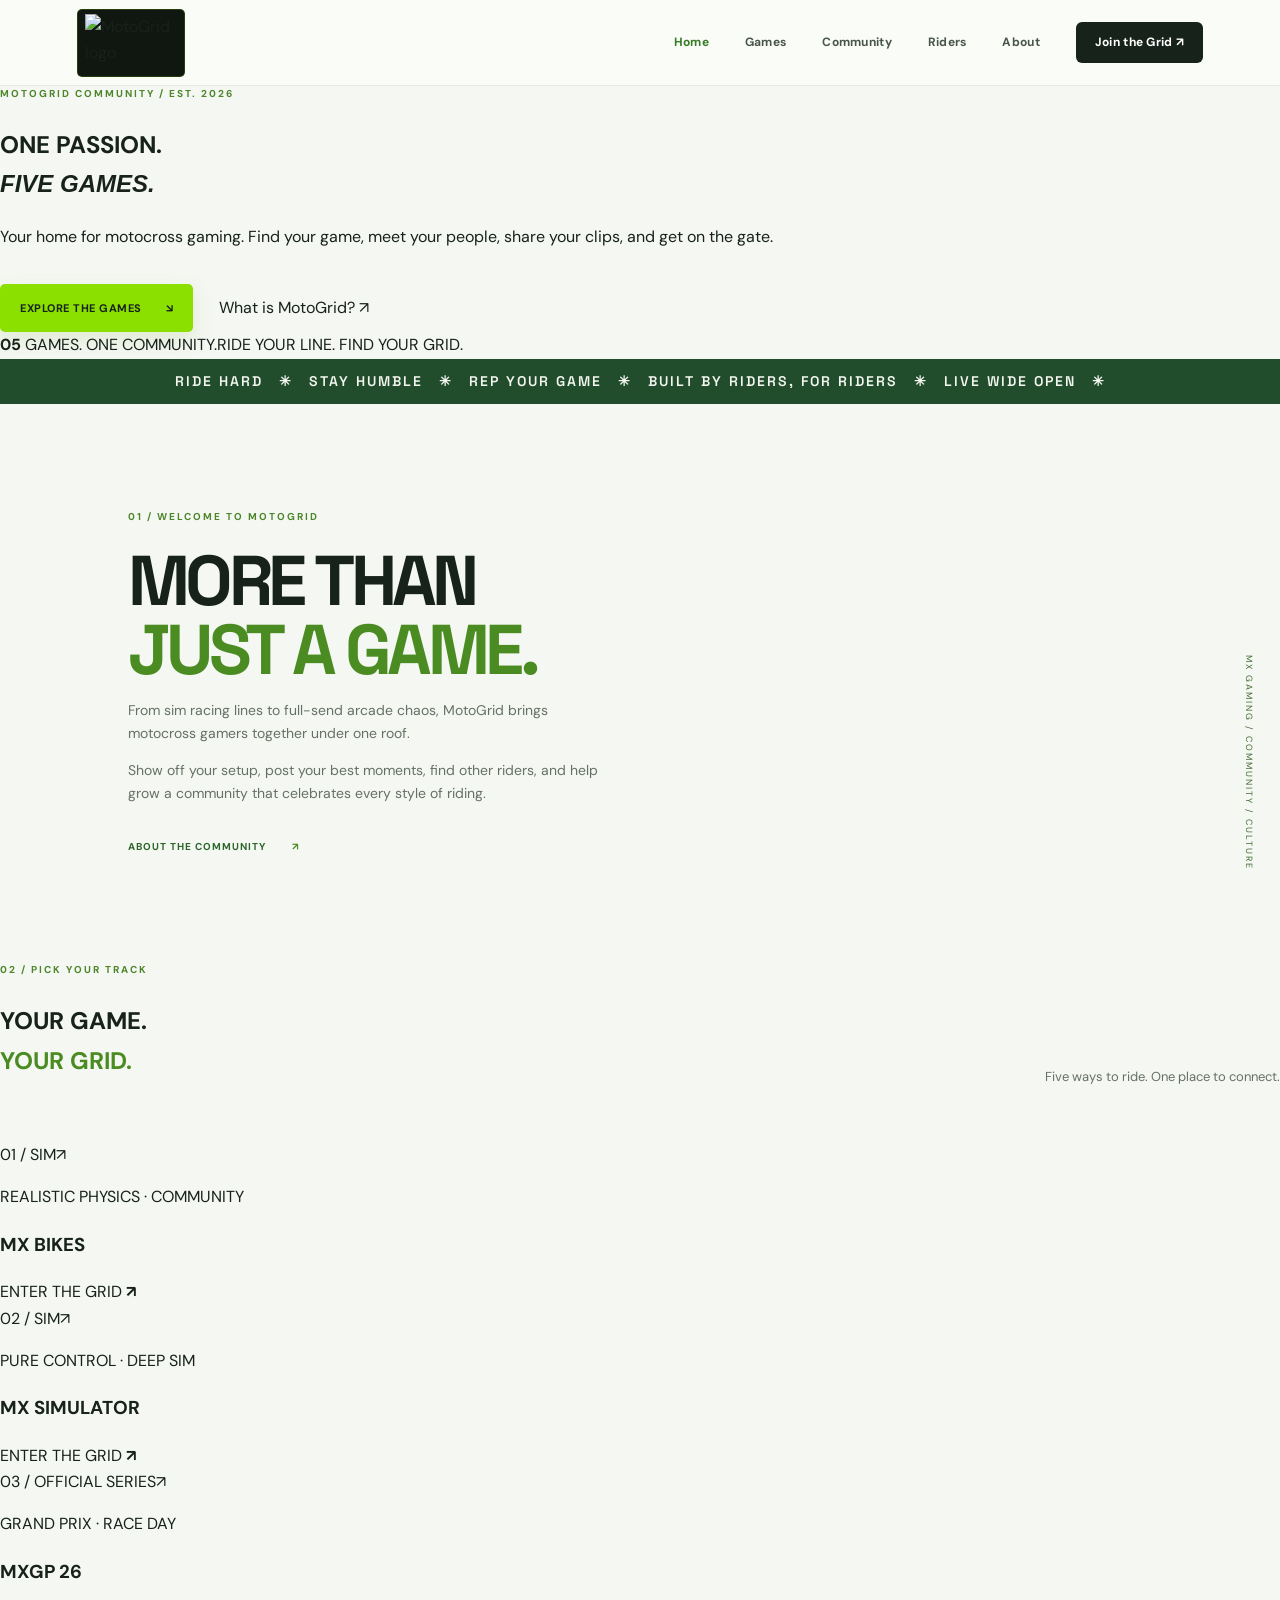
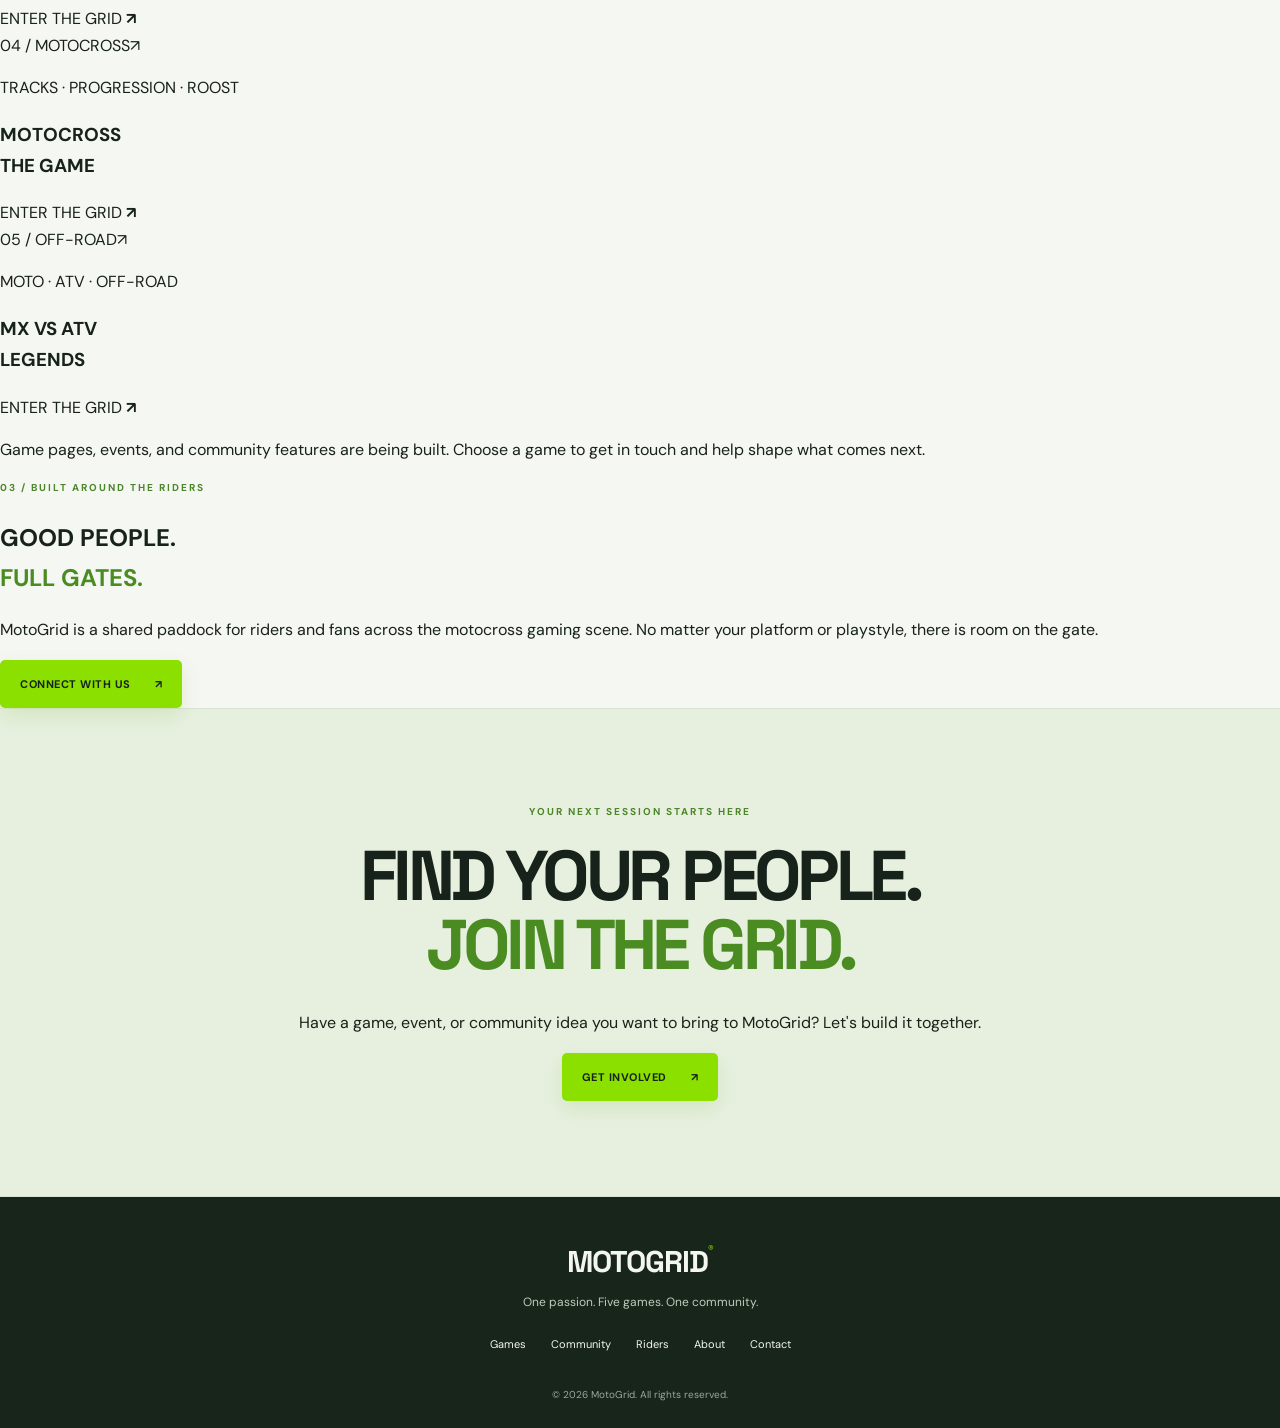
==== commit ef7681c3: "Revamp MotoGrid homepage as a multi-game motocross community" ====
--- a/index.html
+++ b/index.html
@@ -1 +1,26 @@
-<!doctype html><html lang="en"><head><meta charset="utf-8"><meta name="viewport" content="width=device-width,initial-scale=1"><meta name="theme-color" content="#090b09"><meta name="description" content="MotoGrid — motocross culture, riders and gear. Built for those who live wide open."><title>MotoGrid | Built for the Grid</title><link rel="stylesheet" href="assets/styles.css"></head><body><header class="site-header"><a class="brand" href="index.html"><img src="https://raw.githubusercontent.com/Vinitive/MotoGrid-Website/main/assets/logo/motogrid-logo.png" alt="MotoGrid logo"></a><button class="menu-toggle" aria-label="Toggle navigation" aria-expanded="false">☰</button><nav class="nav"><a class="active" href="index.html">Home</a><a href="shop.html">Shop</a><a href="riders.html">Riders</a><a href="about.html">About</a><a class="nav-cta" href="contact.html">Contact</a></nav></header><main><section class="hero"><div class="hero-content"><p class="eyebrow">✳ MOTOCROSS · COMMUNITY · CULTURE</p><h1>BUILT FOR<br><em>THE GRID.</em></h1><p class="hero-copy">For the early starts, the roost, the relentless laps, and everyone who lives wide open.</p><div class="hero-actions"><a class="button button-lime" href="shop.html">Explore the gear <b>↗</b></a><a class="text-link" href="about.html">Discover MotoGrid →</a></div></div><div class="hero-index"><b>01</b> RIDE YOUR LINE <i></i></div><div class="hero-vertical">MOTOGRID / BUILT FOR THE RIDE</div></section><section class="ticker"><div>RIDE HARD　✳　STAY HUMBLE　✳　REP THE BRAND ON AND OFF THE TRACK　✳　LIVE WIDE OPEN　✳　RIDE HARD　✳</div></section><section class="section intro"><div><p class="eyebrow">01 / THE MOTOGRID MINDSET</p><h2>MORE THAN<br><em>JUST A RIDE.</em></h2></div><div class="intro-copy"><p>MotoGrid is built around motocross: the people, the progression, and the passion that keeps us coming back for one more lap.</p><p>We're building a brand that brings riders together on and off the track.</p><a class="arrow-link" href="about.html">GET TO KNOW US <span>↗</span></a></div></section><section class="feature-band"><div class="feature-image"><img class="feature-logo" src="https://raw.githubusercontent.com/Vinitive/MotoGrid-Website/main/assets/logo/motogrid-logo.png" alt="MotoGrid logo"></div><div class="feature-content"><p class="eyebrow">02 / THE NEXT GATE</p><h2>GEAR UP.<br><em>SHOW UP.</em></h2><p>Explore the MotoGrid brand and follow along as we build out our collection.</p><a class="button button-outline" href="shop.html">VIEW THE SHOP <b>↗</b></a></div></section><section class="section pillars"><div class="section-heading"><div><p class="eyebrow">03 / WHAT WE'RE ABOUT</p><h2>THE GRID IS<br><em>YOUR HOME.</em></h2></div><p>Good people. Full gates. No shortcuts.</p></div><div class="pillar-grid"><article class="pillar"><span>01</span><div class="pillar-mark">✳</div><h3>THE RIDE</h3><p>For the ones who measure weekends in laps and never stop chasing better.</p></article><article class="pillar"><span>02</span><div class="pillar-mark">↗</div><h3>THE PEOPLE</h3><p>A motocross community that celebrates every rider, every level, every line.</p></article><article class="pillar"><span>03</span><div class="pillar-mark">◈</div><h3>THE CULTURE</h3><p>Trackside energy, garage nights, muddy boots, and the stories in between.</p></article></div></section><section class="join"><p class="eyebrow">YOUR NEXT CHAPTER STARTS HERE</p><h2>MEET US AT<br><em>THE GATE.</em></h2><a class="button button-lime" href="contact.html">GET IN TOUCH <b>↗</b></a></section></main><footer class="footer"><a href="index.html" class="footer-brand">MOTOGRID<span>®</span></a><p>Built for the ride. Driven by the community.</p><div class="footer-links"><a href="shop.html">Shop</a><a href="riders.html">Riders</a><a href="about.html">About</a><a href="contact.html">Contact</a></div><small>© <span id="year"></span> MotoGrid. All rights reserved.</small></footer><script src="assets/script.js"></script></body></html>+<!doctype html>
+<html lang="en">
+<head>
+<meta charset="utf-8"><meta name="viewport" content="width=device-width,initial-scale=1"><meta name="theme-color" content="#101410">
+<meta name="description" content="MotoGrid is a motocross gaming community for MX Bikes, MX Simulator, MXGP 26, Motocross The Game, and MX vs ATV Legends.">
+<title>MotoGrid | Motocross Gaming Community</title><link rel="stylesheet" href="assets/styles.css">
+</head>
+<body class="community-home">
+<header class="site-header"><a class="brand" href="index.html"><img src="https://raw.githubusercontent.com/Vinitive/MotoGrid-Website/main/assets/logo/motogrid-logo.png" alt="MotoGrid logo"></a><button class="menu-toggle" aria-label="Toggle navigation" aria-expanded="false">☰</button><nav class="nav"><a class="active" href="index.html">Home</a><a href="#games">Games</a><a href="#community">Community</a><a href="riders.html">Riders</a><a href="about.html">About</a><a class="nav-cta" href="contact.html">Join the Grid ↗</a></nav></header>
+<main>
+<section class="community-hero"><div class="community-hero-shade"></div><div class="community-hero-content"><p class="eyebrow">MOTOGRID COMMUNITY / EST. 2026</p><h1>ONE PASSION.<br><em>FIVE GAMES.</em></h1><p class="community-lead">Your home for motocross gaming. Find your game, meet your people, share your clips, and get on the gate.</p><div class="hero-actions"><a class="button button-lime" href="#games">Explore the games <b>↘</b></a><a class="community-ghost-link" href="#community">What is MotoGrid? ↗</a></div><div class="community-hero-meta"><span><b>05</b> GAMES. ONE COMMUNITY.</span><span>RIDE YOUR LINE. FIND YOUR GRID.</span></div></div><div class="hero-vertical">MX GAMING / COMMUNITY / CULTURE</div></section>
+<div class="ticker"><div>RIDE HARD　✳　STAY HUMBLE　✳　REP YOUR GAME　✳　BUILT BY RIDERS, FOR RIDERS　✳　LIVE WIDE OPEN　✳</div></div>
+<section class="section community-intro" id="community"><div><p class="eyebrow">01 / WELCOME TO MOTOGRID</p><h2>MORE THAN<br><em>JUST A GAME.</em></h2></div><div class="intro-copy"><p>From sim racing lines to full-send arcade chaos, MotoGrid brings motocross gamers together under one roof.</p><p>Show off your setup, post your best moments, find other riders, and help grow a community that celebrates every style of riding.</p><a class="arrow-link" href="about.html">ABOUT THE COMMUNITY <span>↗</span></a></div></section>
+<section class="games-section" id="games"><div class="section-heading"><div><p class="eyebrow">02 / PICK YOUR TRACK</p><h2>YOUR GAME.<br><em>YOUR GRID.</em></h2></div><p>Five ways to ride. One place to connect.</p></div>
+<div class="game-grid">
+<a class="game-card game-mxbikes" href="contact.html"><div class="game-card-top"><span>01 / SIM</span><span class="game-arrow">↗</span></div><div class="game-card-content"><p>REALISTIC PHYSICS · COMMUNITY</p><h3>MX BIKES</h3><span class="game-card-cta">ENTER THE GRID <b>↗</b></span></div></a>
+<a class="game-card game-mxsim" href="contact.html"><div class="game-card-top"><span>02 / SIM</span><span class="game-arrow">↗</span></div><div class="game-card-content"><p>PURE CONTROL · DEEP SIM</p><h3>MX SIMULATOR</h3><span class="game-card-cta">ENTER THE GRID <b>↗</b></span></div></a>
+<a class="game-card game-mxgp" href="contact.html"><div class="game-card-top"><span>03 / OFFICIAL SERIES</span><span class="game-arrow">↗</span></div><div class="game-card-content"><p>GRAND PRIX · RACE DAY</p><h3>MXGP 26</h3><span class="game-card-cta">ENTER THE GRID <b>↗</b></span></div></a>
+<a class="game-card game-mtg" href="contact.html"><div class="game-card-top"><span>04 / MOTOCROSS</span><span class="game-arrow">↗</span></div><div class="game-card-content"><p>TRACKS · PROGRESSION · ROOST</p><h3>MOTOCROSS<br>THE GAME</h3><span class="game-card-cta">ENTER THE GRID <b>↗</b></span></div></a>
+<a class="game-card game-mxatv" href="contact.html"><div class="game-card-top"><span>05 / OFF-ROAD</span><span class="game-arrow">↗</span></div><div class="game-card-content"><p>MOTO · ATV · OFF-ROAD</p><h3>MX VS ATV<br>LEGENDS</h3><span class="game-card-cta">ENTER THE GRID <b>↗</b></span></div></a>
+</div><p class="games-note">Game pages, events, and community features are being built. Choose a game to get in touch and help shape what comes next.</p></section>
+<section class="community-feature"><div class="community-feature-image" role="img" aria-label="Motocross rider on track"></div><div class="community-feature-content"><p class="eyebrow">03 / BUILT AROUND THE RIDERS</p><h2>GOOD PEOPLE.<br><em>FULL GATES.</em></h2><p>MotoGrid is a shared paddock for riders and fans across the motocross gaming scene. No matter your platform or playstyle, there is room on the gate.</p><a class="button button-lime" href="contact.html">CONNECT WITH US <b>↗</b></a></div></section>
+<section class="join"><p class="eyebrow">YOUR NEXT SESSION STARTS HERE</p><h2>FIND YOUR PEOPLE.<br><em>JOIN THE GRID.</em></h2><p class="community-join-copy">Have a game, event, or community idea you want to bring to MotoGrid? Let's build it together.</p><a class="button button-lime" href="contact.html">GET INVOLVED <b>↗</b></a></section>
+</main>
+<footer class="footer"><a href="index.html" class="footer-brand">MOTOGRID<span>®</span></a><p>One passion. Five games. One community.</p><div class="footer-links"><a href="#games">Games</a><a href="#community">Community</a><a href="riders.html">Riders</a><a href="about.html">About</a><a href="contact.html">Contact</a></div><small>© <span id="year"></span> MotoGrid. All rights reserved.</small></footer><script src="assets/script.js"></script>
+</body></html>
--- a/assets/styles.css
+++ b/assets/styles.css
@@ -6,4 +6,81 @@
 .section{padding:105px clamp(24px,10vw,155px)}.intro{display:grid;grid-template-columns:1fr 1fr;gap:8vw;align-items:center}.section h2,.feature-content h2,.join h2,.shop-note h2{font:700 clamp(42px,5.5vw,72px)/.98 var(--display);letter-spacing:-.065em;margin:0}.intro-copy{max-width:470px;color:var(--muted);font-size:14px}.arrow-link{display:inline-flex;gap:26px;margin-top:20px;font-size:10px;letter-spacing:1px;font-weight:700;color:#2c652a}.arrow-link span{color:#4b8c22}.feature-band{display:grid;grid-template-columns:1.1fr .9fr;min-height:430px;background:#e9f0e3}.feature-image{position:relative;overflow:hidden;min-height:430px;background:#263a27 url('https://images.unsplash.com/photo-1637431155699-8b379d496434?auto=format&fit=crop&fm=jpg&ixlib=rb-4.1.0&q=85&w=1600') center 48%/cover no-repeat}.feature-image:before,.feature-image:after{content:'';position:absolute;inset:0;background:linear-gradient(135deg,rgba(18,39,22,.18),rgba(25,60,28,.03) 48%,rgba(18,39,22,.22));pointer-events:none}.feature-image:after{background:linear-gradient(0deg,rgba(20,40,22,.28),transparent 45%)}.feature-image:after{transform:rotate(24deg)}.feature-image .feature-logo{display:none}.feature-content{padding:75px clamp(28px,7vw,95px);align-self:center}.feature-content p:not(.eyebrow){color:#647064;font-size:14px;max-width:360px;margin:23px 0}.section-heading{display:flex;justify-content:space-between;align-items:end;gap:30px;margin-bottom:42px}.section-heading>p{color:var(--muted);font-size:13px}.pillar-grid{display:grid;grid-template-columns:repeat(3,1fr);gap:16px}.pillar{padding:28px;min-height:245px;border:1px solid var(--line);border-radius:9px;background:rgba(255,255,255,.66);transition:transform .2s,box-shadow .2s}.pillar:hover{transform:translateY(-4px);box-shadow:var(--shadow)}.pillar>span,.values span{font:700 13px var(--display);color:#4d8b2d}.pillar-mark{font-size:27px;color:#4d8b2d;margin:17px 0 8px}.pillar h3,.values h3{font:700 23px var(--display);margin:0 0 8px;letter-spacing:-.4px}.pillar p,.values p{font-size:12px;color:var(--muted);max-width:260px}.join{text-align:center;padding:95px 20px;background:#e7f0df;border-block:1px solid #d9e5d2}.join h2{margin-bottom:30px}.join.compact{padding:75px 20px}.footer{padding:45px 24px 22px;text-align:center;background:#17251a;color:#f4f7f0}.footer-brand{font:700 30px var(--display);letter-spacing:-1px}.footer-brand span{font-size:11px;vertical-align:top;color:var(--lime)}.footer>p{color:#c0cbbb;font-size:12px}.footer-links{display:flex;justify-content:center;gap:25px;margin:22px 0 27px;font-size:11px}.footer-links a:hover{color:var(--lime)}.footer small{color:#9ca99b;font-size:10px}
 .page-hero{padding:100px clamp(24px,10vw,155px) 80px;background:linear-gradient(120deg,#f7f9f4,#e8f1df);border-bottom:1px solid var(--line)}.page-hero h1{font-size:clamp(65px,9vw,112px)}.page-hero>p:last-child{max-width:560px;color:#586657;font-size:15px}.shop-grid{display:grid;grid-template-columns:repeat(3,1fr);gap:22px;padding-top:65px;padding-bottom:65px}.shop-grid article{min-width:0}.product-art{height:320px;position:relative;display:flex;align-items:center;justify-content:center;overflow:hidden;background:#e6ecdf;border:1px solid #d9e2d4;border-radius:9px}.product-art:before{content:'';position:absolute;inset:0;background:radial-gradient(circle at 50% 42%,rgba(139,224,0,.22),transparent 62%),repeating-linear-gradient(135deg,transparent 0 22px,rgba(38,73,37,.035) 23px 24px)}.product-art>span{position:absolute;top:16px;left:16px;font-size:9px;letter-spacing:1.5px;color:#507c36}.product-art b{position:relative;font:700 65px/.8 var(--display);text-align:center;color:#f9fbf7;transform:skew(-7deg);text-shadow:3px 4px 0 #437b2d,-1px -1px 0 #437b2d}.art-hoodie b{font-size:43px;color:#24482a;text-shadow:2px 2px 0 #9de353}.art-cap b{display:block;width:78%;height:130px;color:transparent;text-shadow:none}.art-cap b img{width:100%;height:100%;object-fit:contain;mix-blend-mode:normal;filter:drop-shadow(0 5px 8px rgba(20,55,20,.3))}.product-meta{display:flex;justify-content:space-between;gap:12px;padding:17px 2px;border-bottom:1px solid var(--line)}.product-meta h2{font:700 22px var(--display);margin:0}.product-meta p{font-size:11px;color:var(--muted);margin:4px 0}.product-meta>span{align-self:center;font-size:8px;letter-spacing:1px;color:#4a842b;white-space:nowrap}.shop-note{text-align:center;padding:75px 24px 95px;background:#edf3e8}.shop-note>p:not(.eyebrow){max-width:500px;margin:22px auto;color:var(--muted);font-size:13px}.shop-note .button{margin-top:12px}.rider-feature{display:grid;grid-template-columns:1fr 1fr;gap:8vw;align-items:center}.rider-feature>div:last-child p:not(.eyebrow){color:var(--muted);font-size:14px}.rider-placeholder{height:390px;background:radial-gradient(ellipse at center,#b7e58b,#e7efdf 65%);border:1px solid #d9e4d1;border-radius:10px;position:relative;display:flex;align-items:center;justify-content:center;text-align:center;font:700 48px/.9 var(--display);color:#315d2b}.rider-placeholder b{position:absolute;right:15px;bottom:-30px;width:220px;height:145px;opacity:.75;filter:drop-shadow(0 5px 10px rgba(25,65,20,.3))}.rider-placeholder b img{width:100%;height:100%;object-fit:contain}.values{display:grid;grid-template-columns:repeat(3,1fr);padding:60px clamp(24px,10vw,155px);gap:35px;background:#e9f0e3;border-top:1px solid var(--line)}.values>div{border-left:2px solid var(--lime);padding-left:20px}.values h3{margin-top:14px}.about-layout{display:grid;grid-template-columns:1fr 1fr;gap:8vw}.about-layout>div:last-child{color:var(--muted);font-size:14px}.contact-layout{display:grid;grid-template-columns:.8fr 1.2fr;gap:9vw}.contact-layout>div>p:not(.eyebrow){color:var(--muted);font-size:14px}.contact-form{display:flex;flex-direction:column;gap:9px}.contact-form label{font-size:11px;letter-spacing:.3px;font-weight:700;margin-top:8px}.contact-form input,.contact-form textarea,.contact-form select{background:#fff;color:var(--ink);border:1px solid #d7e0d3;padding:13px 14px;outline:none;width:100%;border-radius:5px;font:inherit;font-size:13px}.contact-form input:focus,.contact-form textarea:focus,.contact-form select:focus{border-color:#6eaa3b;box-shadow:0 0 0 3px rgba(139,224,0,.12)}.contact-form textarea{resize:vertical}.contact-form .button{align-self:flex-start;margin-top:12px}.form-note{font-size:10px;color:#737e70}
 @media(max-width:760px){.hero:after{width:100%;height:52%;top:auto;bottom:0;transform:none;opacity:.48;mask-image:linear-gradient(0deg,#000 0%,rgba(0,0,0,.65) 58%,transparent 100%)}.site-header{height:72px;padding:0 20px}.brand{width:100px;height:60px;padding:3px 6px}.menu-toggle{display:block}.nav{display:none;position:absolute;top:72px;left:0;right:0;padding:16px 22px 22px;background:#f8faf6;border-bottom:1px solid var(--line);flex-direction:column;align-items:stretch;gap:0;box-shadow:var(--shadow)}.nav.open{display:flex}.nav a{padding:12px 4px}.nav .nav-cta{margin-top:8px;text-align:center}.hero{min-height:650px}.hero:before{width:90vw;right:-35%;top:58%;opacity:.65}.hero:after{right:-13%;top:60%;width:85vw;height:85vw}.hero-content{margin-left:24px;padding:70px 0}.hero h1{font-size:clamp(68px,16vw,110px)}.hero-vertical{right:10px;font-size:7px}.hero-index{left:24px}.ticker div{text-align:left;padding-left:20px}.section{padding:72px 24px}.intro,.rider-feature,.about-layout,.contact-layout{grid-template-columns:1fr;gap:32px}.feature-band{grid-template-columns:1fr}.feature-image{min-height:220px}.feature-content{padding:52px 24px}.section-heading{align-items:flex-start;flex-direction:column}.pillar-grid{grid-template-columns:1fr}.pillar{min-height:205px}.shop-grid{grid-template-columns:1fr;gap:30px}.product-art{height:350px}.page-hero{padding:70px 24px 55px}.page-hero h1{font-size:clamp(62px,15vw,96px)}.values{grid-template-columns:1fr;padding:48px 24px}.rider-placeholder{height:300px}.footer-links{gap:15px;flex-wrap:wrap}.hero:after{right:0;top:auto;bottom:0;transform:none;width:100%;height:52%;opacity:.48;mask-image:linear-gradient(0deg,#000 0%,rgba(0,0,0,.65) 58%,transparent 100%)}.join{padding:72px 20px}}
-@media(prefers-reduced-motion:reduce){html{scroll-behavior:auto}*,*:before,*:after{transition:none!important;animation:none!important}}+@media(prefers-reduced-motion:reduce){html{scroll-behavior:auto}*,*:before,*:after{transition:none!important;animation:none!important}}
+
+/* Expanded storefront */
+.sr-only{position:absolute;width:1px;height:1px;padding:0;margin:-1px;overflow:hidden;clip:rect(0,0,0,0);white-space:nowrap;border:0}
+.shop-hero{padding-top:92px;padding-bottom:62px;background:radial-gradient(ellipse at 78% 48%,rgba(139,224,0,.13),transparent 34%),linear-gradient(120deg,#f7f9f4,#e8f1df)}
+.shop-hero h1{font-size:clamp(58px,8vw,105px);max-width:900px}
+.shop-hero .shop-hero-stats{display:flex;align-items:center;gap:22px;margin-top:34px;font-size:9px;font-weight:700;letter-spacing:1.5px;color:#60705e}
+.shop-hero-stats b{font:700 20px var(--display);color:#397d28;margin-right:6px}.shop-hero-stats i{height:25px;width:1px;background:#cbd8c4}
+.store-controls{padding:74px clamp(24px,8vw,125px) 85px}
+.store-controls-top{display:flex;align-items:end;justify-content:space-between;gap:30px;margin-bottom:34px}
+.store-controls-top .eyebrow{margin-bottom:10px}.store-controls-top h2{font:700 clamp(34px,4vw,52px)/1 var(--display);letter-spacing:-.06em;margin:0}
+.store-controls-top h2 em{font-style:normal;color:#4b8c22}
+.store-search{width:min(300px,100%);display:flex;align-items:center;background:#fff;border:1px solid var(--line);border-radius:5px;padding:0 13px;color:#4b8c22}
+.store-search input{min-width:0;width:100%;padding:13px 0;border:0;outline:0;background:transparent;color:var(--ink);font:12px var(--body)}
+.store-search span{font-size:24px;line-height:1}
+.store-filter-row{display:flex;align-items:center;justify-content:space-between;gap:22px;border-bottom:1px solid var(--line);padding-bottom:15px}
+.category-filters{display:flex;align-items:center;gap:7px;flex-wrap:wrap}
+.category-filter{display:inline-flex;align-items:center;gap:7px;border:1px solid transparent;background:transparent;border-radius:5px;padding:10px 12px;color:#566354;font:700 11px var(--body);cursor:pointer;transition:background .2s,color .2s,border-color .2s}
+.category-filter:hover{border-color:#cbd8c4;color:#2d6528}.category-filter.active{background:#1e3823;color:#fff}.category-filter span{font-size:9px;opacity:.7}
+.sort-control{display:flex;align-items:center;gap:9px;white-space:nowrap;color:#788275;font-size:9px;font-weight:700;letter-spacing:1px}
+.sort-control select{max-width:145px;border:0;background:transparent;color:var(--ink);font:700 11px var(--body);outline:none;cursor:pointer}
+.store-results{display:flex;justify-content:space-between;align-items:center;gap:20px;margin:19px 0 22px}
+.store-results p{margin:0;color:#647166;font-size:11px}.store-results>span{font-size:8px;font-weight:700;letter-spacing:1.2px;color:#63824f}
+.store-product-grid{display:grid;grid-template-columns:repeat(3,minmax(0,1fr));gap:34px 20px}
+.store-product{min-width:0}.store-product[hidden]{display:none}
+.store-product-art{height:320px;position:relative;overflow:hidden;border:1px solid #dbe4d6;border-radius:7px;background:#e8eee3;display:flex;align-items:center;justify-content:center;isolation:isolate}
+.store-product-art:before{content:'';position:absolute;inset:0;z-index:-1;background:radial-gradient(circle at 50% 42%,rgba(139,224,0,.2),transparent 52%),linear-gradient(145deg,rgba(255,255,255,.38),transparent 62%),repeating-linear-gradient(135deg,transparent 0 25px,rgba(29,63,31,.035) 26px 27px)}
+.product-code{position:absolute;top:15px;left:15px;font:700 9px var(--display);letter-spacing:1.5px;color:#55704d}
+.art-caption{position:absolute;bottom:14px;left:15px;font-size:8px;font-weight:700;letter-spacing:1.3px;color:#60745a}
+.product-stamp{position:absolute;right:14px;top:14px;padding:6px 8px;border:1px solid #bfd0b5;border-radius:2px;font-size:8px;line-height:1.2;font-weight:700;letter-spacing:1px;color:#4d773b}
+.mock-tee{width:170px;height:190px;position:relative;display:flex;align-items:center;justify-content:center;background:#243329;clip-path:polygon(23% 5%,38% 0,45% 8%,55% 8%,62% 0,77% 5%,100% 26%,84% 43%,72% 32%,76% 100%,24% 100%,28% 32%,16% 43%,0 26%);filter:drop-shadow(0 12px 12px rgba(26,50,25,.2));color:#f4f7f0;text-align:center}
+.mock-tee b{font:700 29px/.82 var(--display);letter-spacing:-2px;transform:skew(-7deg)}.mock-tee b i{color:#9be43e;font-style:normal}.mock-tee small{position:absolute;bottom:32px;font-size:6px;letter-spacing:1.5px}
+.art-wide{background:#233629;color:#f8faf4}.art-wide:before{background:radial-gradient(circle at 60% 40%,rgba(139,224,0,.2),transparent 52%),repeating-linear-gradient(135deg,transparent 0 25px,rgba(255,255,255,.035) 26px 27px)}
+.art-wide .product-code,.art-wide .art-caption{color:#c7d7c0}.graphic-type{font:700 62px/.77 var(--display);letter-spacing:-5px;transform:skew(-7deg);text-align:left}.graphic-type em{font-style:normal;color:#a1e847}.graphic-type small{display:block;margin-top:18px;font:700 8px var(--body);letter-spacing:2px}
+.art-hoodie-store,.art-replica{background:#dfe8d8}.hoodie-mark{position:absolute;top:52px;right:28px;font:700 24px var(--display);color:#6d9657}.hoodie-mark span{font-size:8px;vertical-align:top}
+.mock-hoodie{width:185px;height:195px;position:relative;display:flex;align-items:center;justify-content:center;flex-direction:column;gap:9px;background:#324e37;color:#eff5e9;clip-path:polygon(24% 12%,39% 3%,44% 10%,56% 10%,61% 3%,76% 12%,100% 31%,86% 47%,74% 37%,76% 100%,24% 100%,26% 37%,14% 47%,0 31%);filter:drop-shadow(0 10px 12px rgba(24,54,26,.2))}
+.mock-hoodie b{font:700 27px/.83 var(--display);letter-spacing:-1.5px;text-align:center}.mock-hoodie small{font-size:6px;letter-spacing:1.3px}
+.art-utility{background:#d3e0ca}.utility-type{padding:26px;border-left:5px solid #8be000;color:#24482a}.utility-type small,.utility-type span{display:block;font-size:8px;font-weight:700;letter-spacing:2px}.utility-type b{display:block;font:700 47px/.83 var(--display);letter-spacing:-3px;margin:16px 0}.utility-type i{display:block;width:75px;height:4px;background:#8be000;margin-bottom:13px}
+.art-cap-store{background:#e7ece1}.mock-cap{width:190px;height:145px;position:relative;filter:drop-shadow(0 12px 9px rgba(25,50,25,.2));transform:rotate(-7deg)}
+.cap-crown{position:absolute;left:18px;top:0;width:150px;height:116px;border-radius:72px 72px 20px 20px;background:linear-gradient(120deg,#476d3c,#203c27);display:flex;align-items:center;justify-content:center;border:2px solid #29462c}
+.cap-crown:after{content:'';position:absolute;left:50%;top:5px;bottom:10px;width:1px;background:rgba(255,255,255,.15)}
+.cap-crown b{font:700 37px var(--display);color:#a5ec4a;letter-spacing:-4px}
+.cap-brim{position:absolute;bottom:8px;left:2px;width:188px;height:48px;border-radius:50%;background:linear-gradient(#385b34,#203b27);border:2px solid #29462c}
+.cap-label{position:absolute;bottom:51px;right:15px;font-size:7px;font-weight:700;letter-spacing:1px;color:#4e7b3a}
+.art-fivepanel{background:#24362a;color:#f3f7ee}.art-fivepanel:before{background:radial-gradient(circle at 50% 40%,rgba(139,224,0,.2),transparent 55%),repeating-linear-gradient(135deg,transparent 0 25px,rgba(255,255,255,.04) 26px 27px)}
+.art-fivepanel .product-code,.art-fivepanel .art-caption{color:#c7d7c0}
+.panel-cap{width:205px;height:155px;background:#e7eee0;clip-path:polygon(15% 8%,85% 8%,100% 70%,75% 88%,25% 88%,0 70%);display:flex;align-items:center;justify-content:center;flex-direction:column;color:#28462c;transform:rotate(-5deg);filter:drop-shadow(0 8px 10px rgba(0,0,0,.2))}
+.panel-cap b{font:700 36px/.82 var(--display);letter-spacing:-2px}.panel-cap span{font-size:7px;font-weight:700;letter-spacing:2px;margin-top:10px}
+.art-jersey{background:#263c2b;color:#fff}.art-jersey:before{background:radial-gradient(circle at 50% 40%,rgba(139,224,0,.15),transparent 55%),repeating-linear-gradient(135deg,transparent 0 25px,rgba(255,255,255,.04) 26px 27px)}
+.art-jersey .product-code,.art-jersey .art-caption{color:#d1dfca}
+.mock-jersey{width:200px;height:205px;position:relative;display:flex;align-items:center;justify-content:center;flex-direction:column;gap:8px;background:#e8eee2;color:#27442b;clip-path:polygon(18% 4%,39% 0,45% 8%,55% 8%,61% 0,82% 4%,100% 25%,84% 44%,72% 33%,78% 100%,22% 100%,28% 33%,16% 44%,0 25%);transform:rotate(-3deg);filter:drop-shadow(0 12px 12px rgba(0,0,0,.22))}
+.mock-jersey b{font:700 30px/.82 var(--display);letter-spacing:-2px;text-align:center}.mock-jersey span{font-size:6px;font-weight:700;letter-spacing:1.5px}
+.jersey-number{position:absolute;right:25px;top:68px;font:700 56px var(--display);color:#8be000}
+.art-replica{background:#dfe9d7}.replica-mark{color:#24472b;text-align:center;transform:rotate(-6deg)}.replica-mark small,.replica-mark i{display:block;font-size:8px;font-weight:700;letter-spacing:3px;font-style:normal}.replica-mark b{display:block;font:700 80px/.95 var(--display);letter-spacing:-8px}.replica-mark b span{font-size:28px;color:#4f8c2e;vertical-align:top;letter-spacing:-2px}
+.art-stickers{background:#e9eee4}.sticker-sheet{width:210px;height:190px;position:relative;transform:rotate(-5deg)}.sticker-sheet>*{position:absolute;display:flex;align-items:center;justify-content:center;padding:7px 9px;background:#f9fbf6;border:2px solid #294b2d;box-shadow:2px 3px 0 #294b2d;font-weight:700}
+.sticker-sheet>b{top:8px;left:9px;font:700 26px/.8 var(--display);color:#25482b;transform:rotate(-7deg)}.sticker-sheet>b i{font-style:normal;color:#6fae39}.sticker-sheet>span{right:2px;top:23px;font-size:9px;transform:rotate(9deg)}.sticker-sheet>strong{top:83px;left:20px;width:62px;height:53px;border-radius:50%;font:700 22px var(--display);color:#fff;background:#294d30;transform:rotate(12deg)}.sticker-sheet>small{left:4px;bottom:7px;font-size:9px;transform:rotate(4deg)}.sticker-sheet>em{right:0;bottom:38px;font-size:9px;color:#fff;background:#4d812e;transform:rotate(-9deg)}
+.art-decal{background:#dce8d3}.diecut{font:700 52px/.78 var(--display);letter-spacing:-4px;text-align:center;color:#f7faf3;background:#25482b;padding:25px 23px 30px;transform:rotate(-7deg);clip-path:polygon(0 0,100% 0,100% 80%,72% 80%,62% 100%,52% 80%,0 80%);filter:drop-shadow(0 8px 6px rgba(0,0,0,.15))}
+.diecut em{font-style:normal;color:#9fe848}.diecut span{font-size:18px;letter-spacing:0}
+.art-bottle{background:#e6ece0}.mock-bottle{position:relative;width:88px;height:190px;border-radius:18px 18px 22px 22px;background:linear-gradient(90deg,#203b27,#416843 35%,#28472e 72%,#203b27);box-shadow:8px 12px 12px rgba(25,55,26,.18);display:flex;align-items:center;justify-content:center;flex-direction:column;color:#a4eb49}
+.mock-bottle:before{content:'';position:absolute;top:-24px;width:36px;height:30px;background:#203b27;border-radius:6px 6px 2px 2px}.mock-bottle:after{content:'';position:absolute;top:-28px;width:42px;height:7px;background:#152a1b;border-radius:3px}
+.mock-bottle>span{position:absolute;left:12px;top:10px;height:155px;width:2px;background:rgba(255,255,255,.13)}.mock-bottle b{font:700 27px var(--display);letter-spacing:-3px}.mock-bottle small{margin-top:7px;font-size:6px;letter-spacing:1px;text-align:center;color:#edf5e7}
+.art-towel{background:#e1e8da}.towel-mock{width:220px;height:145px;background:#2a4930;transform:rotate(-8deg);box-shadow:0 12px 14px rgba(25,55,26,.18);display:flex;align-items:center;justify-content:center;flex-direction:column;color:#f3f7ee;border:1px solid #51774a}
+.towel-mock:before{content:'';position:absolute;inset:7px;border:1px solid rgba(164,235,73,.5)}.towel-mock b{font:700 34px/.82 var(--display);letter-spacing:-2px;text-align:center}.towel-mock span{font-size:6px;letter-spacing:1.3px;margin-top:12px;color:#a4eb49}
+.store-product-info{display:flex;align-items:flex-start;justify-content:space-between;gap:12px;padding:15px 1px 12px}.product-category{font-size:8px;font-weight:700;letter-spacing:1.5px;color:#4f852f;margin:0 0 4px}.store-product-info h3{font:700 18px/1.2 var(--display);letter-spacing:-.5px;margin:0}.product-description{font-size:10px;color:#788275;margin:6px 0 0}.product-price{font:700 15px var(--display);white-space:nowrap;padding-top:12px}
+.product-bottom{border-top:1px solid var(--line);padding-top:10px;display:flex;justify-content:space-between;gap:10px;font-size:8px;font-weight:700;letter-spacing:1px;color:#72816b}.product-bottom span:first-child{color:#4f852f}
+.no-products{text-align:center;padding:70px 20px;border:1px dashed #cbd8c4;border-radius:7px}.no-products b{font:700 26px var(--display)}.no-products p{color:var(--muted);font-size:13px}
+@media(max-width:900px){.store-filter-row{align-items:flex-start;flex-direction:column}.sort-control{align-self:flex-end}.store-product-grid{grid-template-columns:repeat(2,minmax(0,1fr))}.store-controls-top{align-items:flex-start;flex-direction:column}.store-search{width:100%}}
+@media(max-width:560px){.shop-hero{padding-top:65px}.store-controls{padding:54px 18px 65px}.store-product-grid{grid-template-columns:1fr;gap:28px}.store-product-art{height:340px}.store-results{align-items:flex-start;flex-direction:column;gap:5px}.category-filters{gap:4px}.category-filter{padding:9px 10px;font-size:10px}.sort-control{align-self:flex-start}.store-controls-top h2{font-size:38px}}
+
+
+/* Photo-based placeholders for the MotoGrid product grid */
+.store-product-art{background:#e5eadf;isolation:isolate}
+.store-product-art:before{content:"";position:absolute;inset:0;z-index:-1;background:linear-gradient(180deg,rgba(16,30,18,.23) 0%,transparent 32%,transparent 58%,rgba(14,26,16,.46) 100%)}
+.store-product-art:after{content:"";position:absolute;inset:0;z-index:-1;background:linear-gradient(120deg,rgba(139,224,0,.08),transparent 55%);pointer-events:none}
+.store-product-art .product-code,.store-product-art .art-caption,.store-product-art .product-stamp{z-index:1;color:#fff;text-shadow:0 1px 8px rgba(0,0,0,.6)}
+.store-product-art .product-stamp{border-color:rgba(255,255,255,.65);background:rgba(18,34,20,.38);backdrop-filter:blur(5px)}
+/* MotoGrid concept artwork is shown instead of generic stock photography. */
+@media(max-width:560px){.store-product-art{height:360px}}
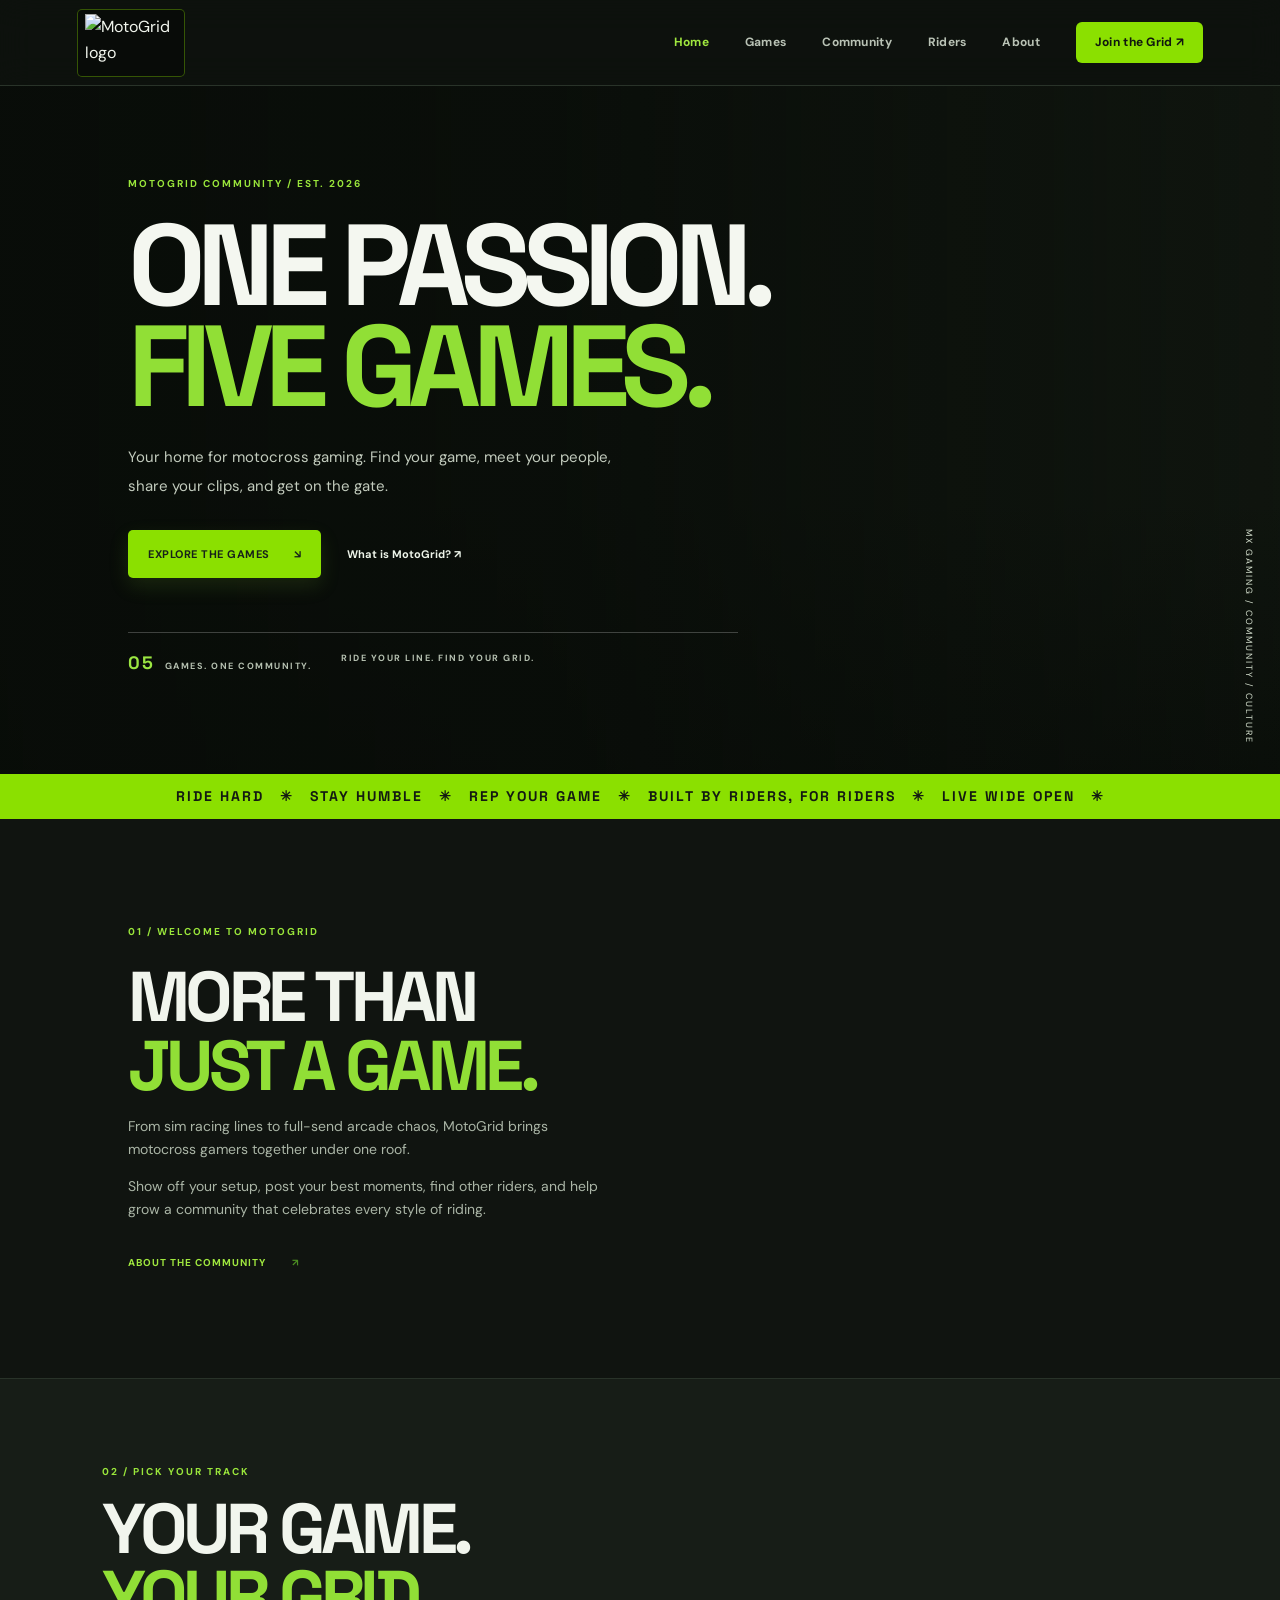
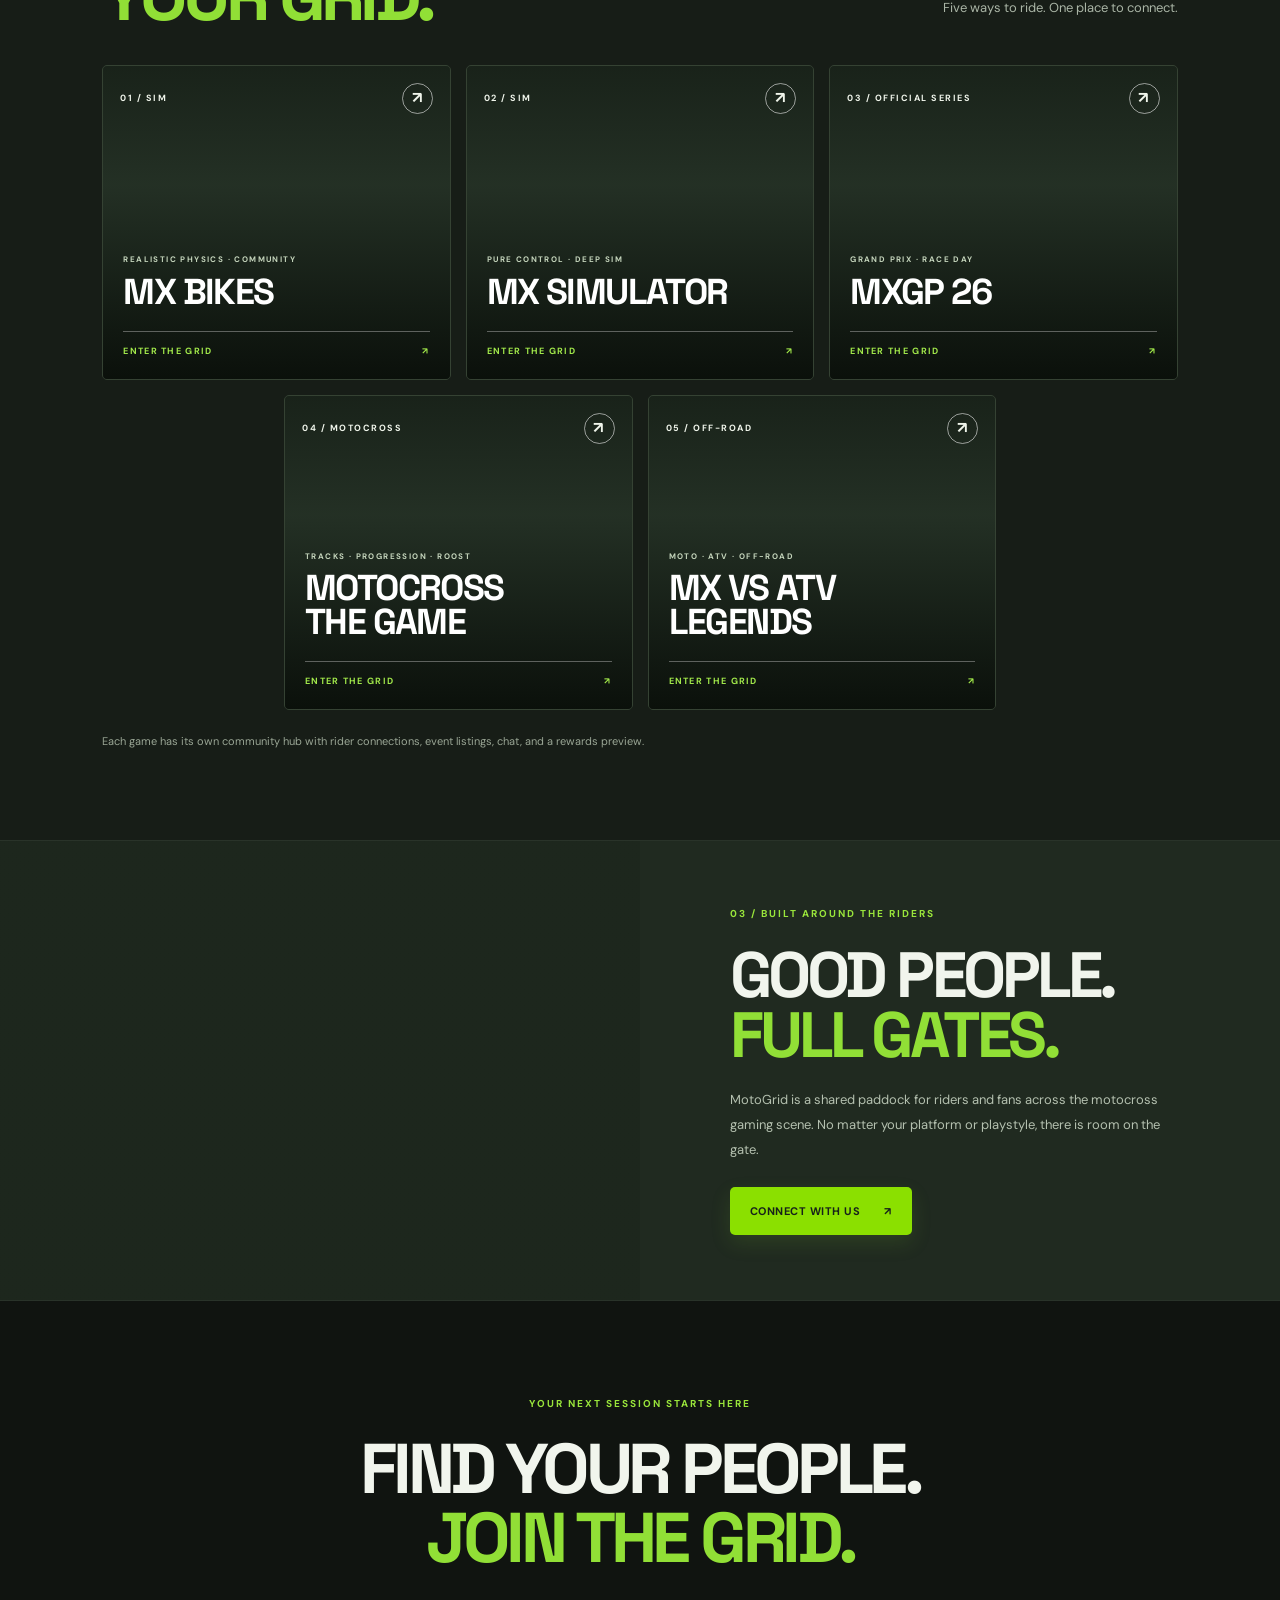
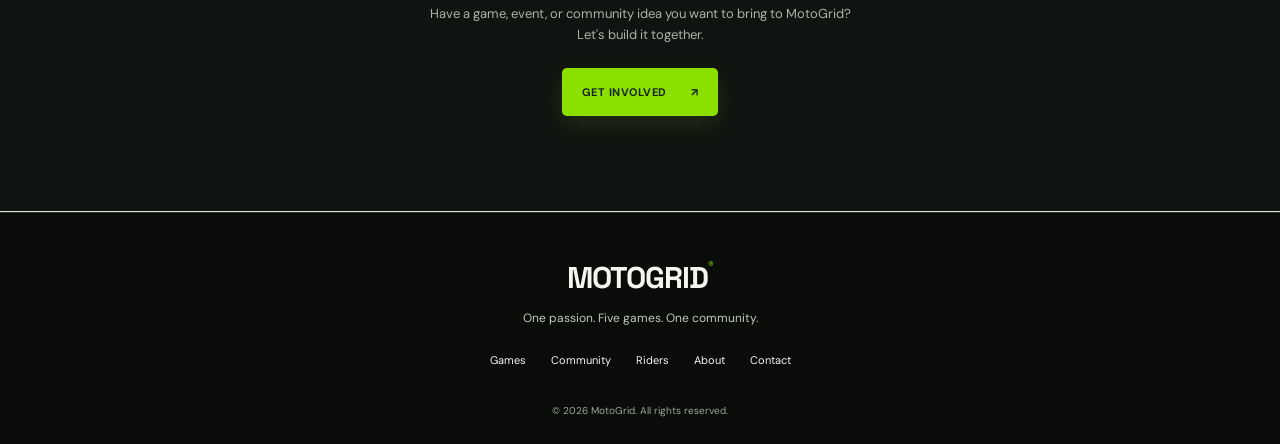
==== commit da93a8e0: "Link game cards to dedicated community hubs" ====
--- a/index.html
+++ b/index.html
@@ -18,7 +18,7 @@
 <a class="game-card game-mxgp" href="contact.html"><div class="game-card-top"><span>03 / OFFICIAL SERIES</span><span class="game-arrow">↗</span></div><div class="game-card-content"><p>GRAND PRIX · RACE DAY</p><h3>MXGP 26</h3><span class="game-card-cta">ENTER THE GRID <b>↗</b></span></div></a>
 <a class="game-card game-mtg" href="contact.html"><div class="game-card-top"><span>04 / MOTOCROSS</span><span class="game-arrow">↗</span></div><div class="game-card-content"><p>TRACKS · PROGRESSION · ROOST</p><h3>MOTOCROSS<br>THE GAME</h3><span class="game-card-cta">ENTER THE GRID <b>↗</b></span></div></a>
 <a class="game-card game-mxatv" href="contact.html"><div class="game-card-top"><span>05 / OFF-ROAD</span><span class="game-arrow">↗</span></div><div class="game-card-content"><p>MOTO · ATV · OFF-ROAD</p><h3>MX VS ATV<br>LEGENDS</h3><span class="game-card-cta">ENTER THE GRID <b>↗</b></span></div></a>
-</div><p class="games-note">Game pages, events, and community features are being built. Choose a game to get in touch and help shape what comes next.</p></section>
+</div><p class="games-note">Each game has its own community hub with rider connections, event listings, chat, and a rewards preview.</p></section>
 <section class="community-feature"><div class="community-feature-image" role="img" aria-label="Motocross rider on track"></div><div class="community-feature-content"><p class="eyebrow">03 / BUILT AROUND THE RIDERS</p><h2>GOOD PEOPLE.<br><em>FULL GATES.</em></h2><p>MotoGrid is a shared paddock for riders and fans across the motocross gaming scene. No matter your platform or playstyle, there is room on the gate.</p><a class="button button-lime" href="contact.html">CONNECT WITH US <b>↗</b></a></div></section>
 <section class="join"><p class="eyebrow">YOUR NEXT SESSION STARTS HERE</p><h2>FIND YOUR PEOPLE.<br><em>JOIN THE GRID.</em></h2><p class="community-join-copy">Have a game, event, or community idea you want to bring to MotoGrid? Let's build it together.</p><a class="button button-lime" href="contact.html">GET INVOLVED <b>↗</b></a></section>
 </main>
--- a/assets/styles.css
+++ b/assets/styles.css
@@ -84,3 +84,65 @@
 .store-product-art .product-stamp{border-color:rgba(255,255,255,.65);background:rgba(18,34,20,.38);backdrop-filter:blur(5px)}
 /* MotoGrid concept artwork is shown instead of generic stock photography. */
 @media(max-width:560px){.store-product-art{height:360px}}
+
+
+/* MotoGrid community redesign: dark motocross-game-inspired look with green accents */
+body.community-home{--bg:#101410;--panel:#1a201a;--ink:#f1f5ed;--lime:#8be000;--green:#1b2d1d;--muted:#a2aca0;--line:#303a2f;background:#101410;color:#f1f5ed}
+.community-home .site-header{background:rgba(13,17,13,.94);border-bottom:1px solid #293329}
+.community-home .nav a{color:#b9c2b5}.community-home .nav a:hover,.community-home .nav a.active{color:#a0e83f}
+.community-home .nav .nav-cta{background:#8be000;color:#11170f}.community-home .nav .nav-cta:hover{background:#a4ef37}
+.community-home .brand{background:#080b08;border-color:rgba(139,224,0,.35)}
+.community-home .community-hero{min-height:650px;position:relative;display:flex;align-items:center;overflow:hidden;background:#111710 url('https://images.unsplash.com/photo-1558981806-ec527fa84c39?auto=format&fit=crop&w=2200&q=85') center 47%/cover no-repeat}
+.community-home .community-hero-shade{position:absolute;inset:0;background:linear-gradient(90deg,rgba(8,12,8,.96) 0%,rgba(8,12,8,.82) 43%,rgba(8,12,8,.23) 100%),linear-gradient(0deg,rgba(8,12,8,.7),transparent 40%)}
+.community-home .community-hero-content{position:relative;z-index:1;width:min(850px,86%);margin-left:clamp(24px,10vw,155px);padding:90px 0 100px}
+.community-home .eyebrow{color:#9ae63b}
+.community-home .community-hero h1{font:700 clamp(60px,9vw,118px)/.88 var(--display);letter-spacing:-.075em;margin:0 0 26px;color:#f4f7f0}
+.community-home .community-hero h1 em{font-style:normal;color:#91df36}
+.community-home .community-lead{max-width:490px;color:#c2cbbd;font-size:15px;line-height:1.9}
+.community-home .community-hero .hero-actions{margin-top:30px}
+.community-home .community-ghost-link{font-size:11px;font-weight:700;color:#edf4e9}
+.community-home .community-hero-meta{display:flex;gap:30px;flex-wrap:wrap;margin-top:54px;padding-top:18px;border-top:1px solid rgba(255,255,255,.22);max-width:610px;color:#b5c0b0;font-size:9px;font-weight:700;letter-spacing:1.5px}
+.community-home .community-hero-meta b{font:700 18px var(--display);color:#9be642;margin-right:7px}
+.community-home .hero-vertical{color:#d7e2d0}
+.community-home .ticker{background:#8be000;color:#131a11}
+.community-home .ticker div{font-weight:700}
+.community-home .community-intro{background:#101410}
+.community-home .community-intro h2,.community-home .section-heading h2,.community-home .community-feature h2,.community-home .join h2{color:#f1f5ed}
+.community-home .community-intro h2 em,.community-home .section-heading h2 em,.community-home .community-feature h2 em,.community-home .join h2 em{color:#91df36;font-style:normal}
+.community-home .community-intro .intro-copy{color:#aab5a6}
+.community-home .community-intro .arrow-link{color:#a0e83f}
+.community-home .games-section{padding:85px clamp(24px,8vw,125px) 90px;background:#171d17;border-top:1px solid #293329;border-bottom:1px solid #293329}
+.community-home .section-heading{display:flex;align-items:end;justify-content:space-between;gap:30px;margin-bottom:34px}
+.community-home .section-heading .eyebrow{margin-bottom:15px}
+.community-home .section-heading h2{font:700 clamp(43px,5.5vw,72px)/.96 var(--display);letter-spacing:-.065em;margin:0}
+.community-home .section-heading>p{font-size:13px;color:#aab5a6;max-width:240px}
+.community-home .game-grid{display:grid;grid-template-columns:repeat(6,minmax(0,1fr));gap:15px}
+.community-home .game-card{grid-column:span 2;min-height:315px;position:relative;display:flex;flex-direction:column;justify-content:space-between;overflow:hidden;border:1px solid #354233;border-radius:5px;background:#263327;isolation:isolate;transition:transform .22s,border-color .22s}
+.community-home .game-card:nth-child(4){grid-column:2/span 2}
+.community-home .game-card:before{content:"";position:absolute;inset:0;z-index:-2;background-position:center;background-size:cover;transition:transform .35s;filter:saturate(.75)}
+.community-home .game-card:after{content:"";position:absolute;inset:0;z-index:-1;background:linear-gradient(180deg,rgba(9,14,9,.45),rgba(9,14,9,.08) 38%,rgba(9,14,9,.94) 100%)}
+.community-home .game-card:hover{transform:translateY(-4px);border-color:#8be000}
+.community-home .game-card:hover:before{transform:scale(1.04)}
+.community-home .game-mxbikes:before{background-image:url('https://images.unsplash.com/photo-1558981806-ec527fa84c39?auto=format&fit=crop&w=900&q=80')}
+.community-home .game-mxsim:before{background-image:url('https://images.unsplash.com/photo-1558981403-c5f9899a28bc?auto=format&fit=crop&w=900&q=80')}
+.community-home .game-mxgp:before{background-image:url('https://images.unsplash.com/photo-1558981806-ec527fa84c39?auto=format&fit=crop&w=900&q=80')}
+.community-home .game-mtg:before{background-image:url('https://images.unsplash.com/photo-1558981403-c5f9899a28bc?auto=format&fit=crop&w=900&q=80')}
+.community-home .game-mxatv:before{background-image:url('https://images.unsplash.com/photo-1558981806-ec527fa84c39?auto=format&fit=crop&w=900&q=80')}
+.community-home .game-card-top{display:flex;justify-content:space-between;align-items:center;padding:17px;color:#f0f5eb;font-size:9px;font-weight:700;letter-spacing:1.5px}
+.community-home .game-arrow{display:grid;place-items:center;width:31px;height:31px;border:1px solid rgba(255,255,255,.55);border-radius:50%;font-size:16px}
+.community-home .game-card-content{padding:22px 20px 20px}
+.community-home .game-card-content>p{font-size:8px;font-weight:700;letter-spacing:1.4px;color:#c5d5bc;margin:0 0 9px}
+.community-home .game-card h3{font:700 clamp(25px,3vw,36px)/.93 var(--display);letter-spacing:-1.6px;margin:0 0 22px;color:#fff}
+.community-home .game-card-cta{display:flex;align-items:center;justify-content:space-between;border-top:1px solid rgba(255,255,255,.32);padding-top:12px;font-size:9px;font-weight:700;letter-spacing:1.3px;color:#a2e94b}
+.community-home .games-note{font-size:11px;color:#9aa695;margin:22px 0 0}
+.community-home .community-feature{display:grid;grid-template-columns:1fr 1fr;min-height:410px;background:#202a20}
+.community-home .community-feature-image{background:linear-gradient(0deg,rgba(8,15,8,.12),rgba(8,15,8,.12)),url('https://images.unsplash.com/photo-1558981806-ec527fa84c39?auto=format&fit=crop&w=1400&q=85') center/cover no-repeat;min-height:380px}
+.community-home .community-feature-content{align-self:center;padding:65px clamp(25px,7vw,95px)}
+.community-home .community-feature h2{font:700 clamp(42px,5vw,65px)/.95 var(--display);letter-spacing:-.06em;margin:0 0 22px}
+.community-home .community-feature-content>p:not(.eyebrow){color:#b4c0af;font-size:13px;line-height:1.9;max-width:440px;margin-bottom:25px}
+.community-home .join{background:#101410;border-top:1px solid #293329}
+.community-home .community-join-copy{color:#aab5a6;font-size:13px;max-width:440px;margin:22px auto}
+.community-home .footer{background:#090c09;border-top:1px solid #293329}
+.community-home .footer-brand{color:#f2f6ee}
+@media(max-width:850px){.community-home .game-grid{grid-template-columns:repeat(2,minmax(0,1fr))}.community-home .game-card,.community-home .game-card:nth-child(4){grid-column:auto}.community-home .game-card:last-child{grid-column:1/-1}.community-home .community-feature{grid-template-columns:1fr}.community-home .community-feature-image{min-height:270px}.community-home .community-feature-content{padding:55px 25px}.community-home .section-heading{align-items:flex-start;flex-direction:column}}
+@media(max-width:560px){.community-home .community-hero{min-height:690px;background-position:58% center}.community-home .community-hero-content{width:auto;margin:0 24px;padding:65px 0 85px}.community-home .community-hero h1{font-size:clamp(58px,15vw,88px)}.community-home .community-hero-meta{gap:13px;flex-direction:column;margin-top:38px}.community-home .games-section{padding:65px 18px}.community-home .game-grid{grid-template-columns:1fr}.community-home .game-card,.community-home .game-card:last-child{grid-column:auto;min-height:290px}.community-home .community-intro{padding-top:68px;padding-bottom:68px}}
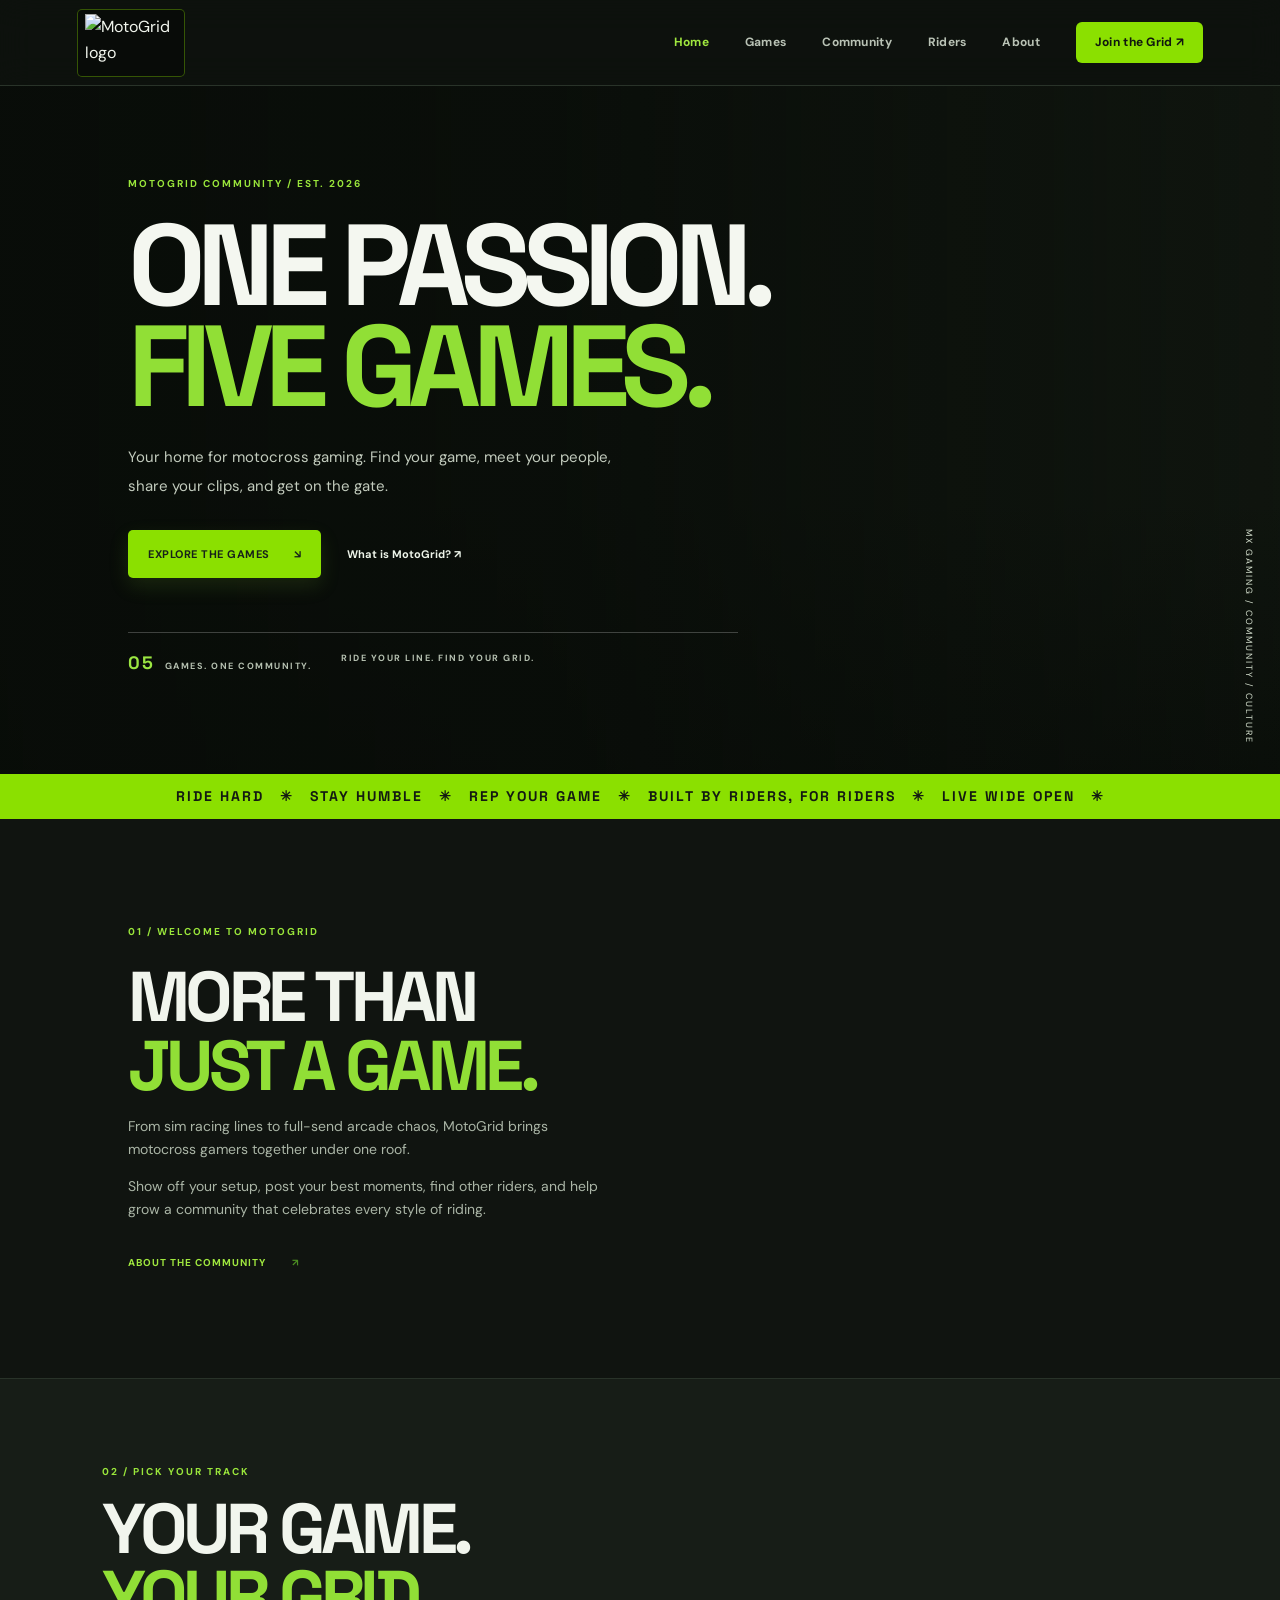
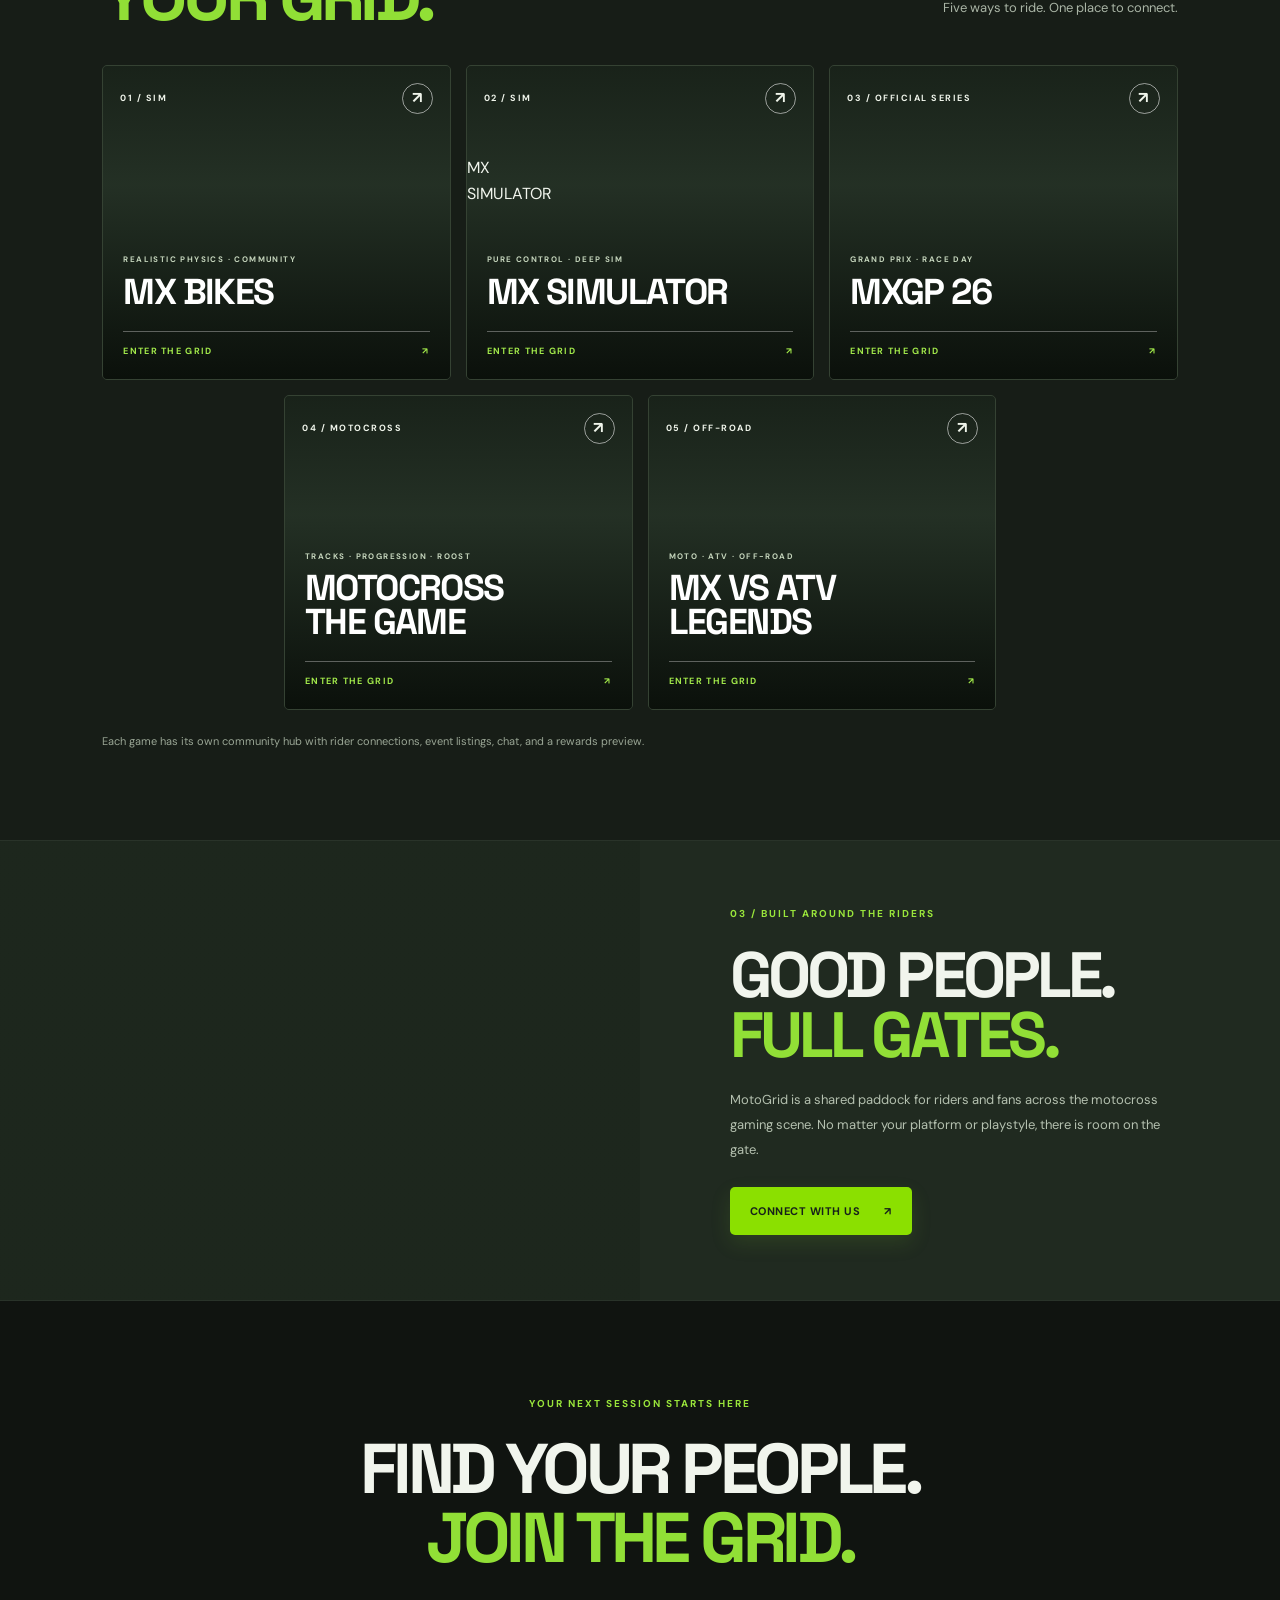
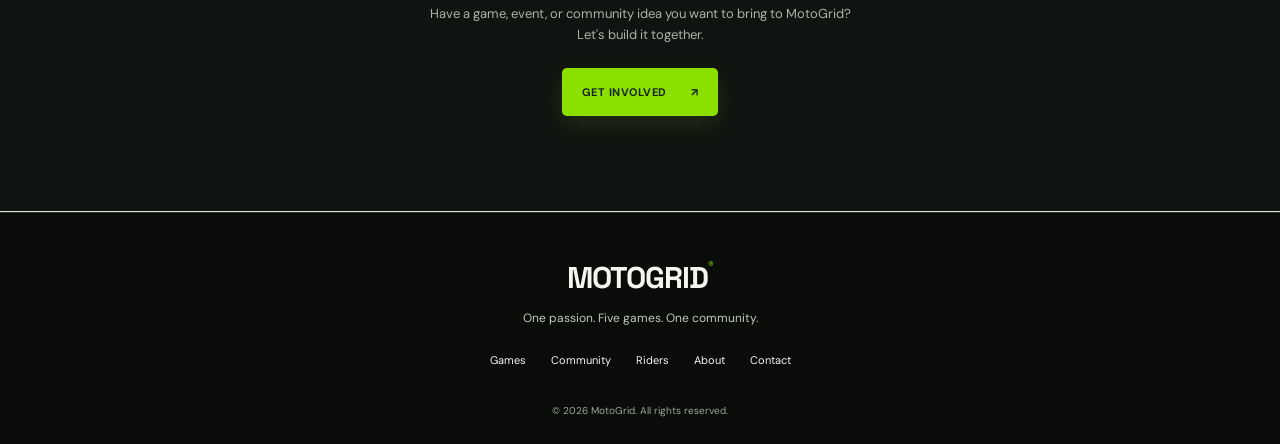
==== commit 88128ece: "Route game cards to hubs and add game logos" ====
--- a/index.html
+++ b/index.html
@@ -13,11 +13,11 @@
 <section class="section community-intro" id="community"><div><p class="eyebrow">01 / WELCOME TO MOTOGRID</p><h2>MORE THAN<br><em>JUST A GAME.</em></h2></div><div class="intro-copy"><p>From sim racing lines to full-send arcade chaos, MotoGrid brings motocross gamers together under one roof.</p><p>Show off your setup, post your best moments, find other riders, and help grow a community that celebrates every style of riding.</p><a class="arrow-link" href="about.html">ABOUT THE COMMUNITY <span>↗</span></a></div></section>
 <section class="games-section" id="games"><div class="section-heading"><div><p class="eyebrow">02 / PICK YOUR TRACK</p><h2>YOUR GAME.<br><em>YOUR GRID.</em></h2></div><p>Five ways to ride. One place to connect.</p></div>
 <div class="game-grid">
-<a class="game-card game-mxbikes" href="contact.html"><div class="game-card-top"><span>01 / SIM</span><span class="game-arrow">↗</span></div><div class="game-card-content"><p>REALISTIC PHYSICS · COMMUNITY</p><h3>MX BIKES</h3><span class="game-card-cta">ENTER THE GRID <b>↗</b></span></div></a>
-<a class="game-card game-mxsim" href="contact.html"><div class="game-card-top"><span>02 / SIM</span><span class="game-arrow">↗</span></div><div class="game-card-content"><p>PURE CONTROL · DEEP SIM</p><h3>MX SIMULATOR</h3><span class="game-card-cta">ENTER THE GRID <b>↗</b></span></div></a>
-<a class="game-card game-mxgp" href="contact.html"><div class="game-card-top"><span>03 / OFFICIAL SERIES</span><span class="game-arrow">↗</span></div><div class="game-card-content"><p>GRAND PRIX · RACE DAY</p><h3>MXGP 26</h3><span class="game-card-cta">ENTER THE GRID <b>↗</b></span></div></a>
-<a class="game-card game-mtg" href="contact.html"><div class="game-card-top"><span>04 / MOTOCROSS</span><span class="game-arrow">↗</span></div><div class="game-card-content"><p>TRACKS · PROGRESSION · ROOST</p><h3>MOTOCROSS<br>THE GAME</h3><span class="game-card-cta">ENTER THE GRID <b>↗</b></span></div></a>
-<a class="game-card game-mxatv" href="contact.html"><div class="game-card-top"><span>05 / OFF-ROAD</span><span class="game-arrow">↗</span></div><div class="game-card-content"><p>MOTO · ATV · OFF-ROAD</p><h3>MX VS ATV<br>LEGENDS</h3><span class="game-card-cta">ENTER THE GRID <b>↗</b></span></div></a>
+<a class="game-card game-mxbikes" href="mx-bikes.html"><div class="game-card-top"><span>01 / SIM</span><span class="game-arrow">↗</span></div><div class="game-logo-on-card"><img src="https://shared.cloudflare.steamstatic.com/store_item_assets/steam/apps/655500/logo_2x.png" alt="MX Bikes logo" onerror="this.style.display='none'"></div><div class="game-card-content"><p>REALISTIC PHYSICS · COMMUNITY</p><h3>MX BIKES</h3><span class="game-card-cta">ENTER THE GRID <b>↗</b></span></div></a>
+<a class="game-card game-mxsim" href="mx-simulator.html"><div class="game-card-top"><span>02 / SIM</span><span class="game-arrow">↗</span></div><div class="game-logo-on-card game-logo-text">MX<br>SIMULATOR</div><div class="game-card-content"><p>PURE CONTROL · DEEP SIM</p><h3>MX SIMULATOR</h3><span class="game-card-cta">ENTER THE GRID <b>↗</b></span></div></a>
+<a class="game-card game-mxgp" href="mxgp-26.html"><div class="game-card-top"><span>03 / OFFICIAL SERIES</span><span class="game-arrow">↗</span></div><div class="game-logo-on-card"><img src="https://shared.cloudflare.steamstatic.com/store_item_assets/steam/apps/3634190/logo.png" alt="MXGP 26 logo" onerror="this.style.display='none'"></div><div class="game-card-content"><p>GRAND PRIX · RACE DAY</p><h3>MXGP 26</h3><span class="game-card-cta">ENTER THE GRID <b>↗</b></span></div></a>
+<a class="game-card game-mtg" href="motocross-the-game.html"><div class="game-card-top"><span>04 / MOTOCROSS</span><span class="game-arrow">↗</span></div><div class="game-logo-on-card"><img src="https://cdn.xsolla.net/image-proxy/rs%3Afit%3A3840%3A0/f%3Awebp/storage/merchant-bucket-prod/files/uploaded/sitebuilder/721510/c997dd7979cc896f95d2a7434149739c.png%40webp" alt="Motocross The Game logo" onerror="this.style.display='none'"></div><div class="game-card-content"><p>TRACKS · PROGRESSION · ROOST</p><h3>MOTOCROSS<br>THE GAME</h3><span class="game-card-cta">ENTER THE GRID <b>↗</b></span></div></a>
+<a class="game-card game-mxatv" href="mx-vs-atv-legends.html"><div class="game-card-top"><span>05 / OFF-ROAD</span><span class="game-arrow">↗</span></div><div class="game-logo-on-card"><img src="https://shared.cloudflare.steamstatic.com/store_item_assets/steam/apps/1205970/logo.png" alt="MX vs ATV Legends logo" onerror="this.style.display='none'"></div><div class="game-card-content"><p>MOTO · ATV · OFF-ROAD</p><h3>MX VS ATV<br>LEGENDS</h3><span class="game-card-cta">ENTER THE GRID <b>↗</b></span></div></a>
 </div><p class="games-note">Each game has its own community hub with rider connections, event listings, chat, and a rewards preview.</p></section>
 <section class="community-feature"><div class="community-feature-image" role="img" aria-label="Motocross rider on track"></div><div class="community-feature-content"><p class="eyebrow">03 / BUILT AROUND THE RIDERS</p><h2>GOOD PEOPLE.<br><em>FULL GATES.</em></h2><p>MotoGrid is a shared paddock for riders and fans across the motocross gaming scene. No matter your platform or playstyle, there is room on the gate.</p><a class="button button-lime" href="contact.html">CONNECT WITH US <b>↗</b></a></div></section>
 <section class="join"><p class="eyebrow">YOUR NEXT SESSION STARTS HERE</p><h2>FIND YOUR PEOPLE.<br><em>JOIN THE GRID.</em></h2><p class="community-join-copy">Have a game, event, or community idea you want to bring to MotoGrid? Let's build it together.</p><a class="button button-lime" href="contact.html">GET INVOLVED <b>↗</b></a></section>
--- a/assets/styles.css
+++ b/assets/styles.css
@@ -146,3 +146,78 @@
 .community-home .footer-brand{color:#f2f6ee}
 @media(max-width:850px){.community-home .game-grid{grid-template-columns:repeat(2,minmax(0,1fr))}.community-home .game-card,.community-home .game-card:nth-child(4){grid-column:auto}.community-home .game-card:last-child{grid-column:1/-1}.community-home .community-feature{grid-template-columns:1fr}.community-home .community-feature-image{min-height:270px}.community-home .community-feature-content{padding:55px 25px}.community-home .section-heading{align-items:flex-start;flex-direction:column}}
 @media(max-width:560px){.community-home .community-hero{min-height:690px;background-position:58% center}.community-home .community-hero-content{width:auto;margin:0 24px;padding:65px 0 85px}.community-home .community-hero h1{font-size:clamp(58px,15vw,88px)}.community-home .community-hero-meta{gap:13px;flex-direction:column;margin-top:38px}.community-home .games-section{padding:65px 18px}.community-home .game-grid{grid-template-columns:1fr}.community-home .game-card,.community-home .game-card:last-child{grid-column:auto;min-height:290px}.community-home .community-intro{padding-top:68px;padding-bottom:68px}}
+
+/* Individual game community hubs */
+.game-community-page{--hub-bg:#101410;--hub-panel:#191f19;--hub-border:#303a2f;background:var(--hub-bg);color:#f1f5ed}
+.game-community-page .site-header{background:rgba(13,17,13,.95);border-bottom-color:#293329}
+.game-community-page .nav a{color:#b9c2b5}.game-community-page .nav a:hover,.game-community-page .nav a.active{color:#a0e83f}
+.game-community-page .nav .nav-cta{background:#8be000;color:#11170f}.game-community-page .brand{background:#080b08;border-color:rgba(139,224,0,.35)}
+.game-page-hero{min-height:530px;position:relative;display:flex;align-items:center;overflow:hidden;background:#151c15 var(--game-cover) center/cover no-repeat}
+.game-page-shade{position:absolute;inset:0;background:linear-gradient(90deg,rgba(7,11,7,.97) 0%,rgba(7,11,7,.78) 48%,rgba(7,11,7,.22) 100%),linear-gradient(0deg,rgba(7,11,7,.8),transparent 48%)}
+.game-page-hero-inner{position:relative;z-index:1;width:min(900px,86%);margin-left:clamp(24px,9vw,140px);padding:58px 0 72px}
+.back-grid{display:inline-block;margin-bottom:28px;font-size:9px;font-weight:700;letter-spacing:1.5px;color:#c8d5c1}
+.game-logo-wrap{height:70px;max-width:310px;margin-bottom:20px;display:flex;align-items:center}
+.game-logo-img{max-width:100%;max-height:70px;object-fit:contain;object-position:left center;filter:drop-shadow(0 4px 14px rgba(0,0,0,.35))}
+.game-logo-fallback{font:700 clamp(28px,4vw,42px)/.9 var(--display);letter-spacing:-2px;color:#f1f5ed;text-shadow:2px 2px #497e2d}
+.game-page-hero .eyebrow{margin-bottom:12px}
+.game-page-hero h1{font:700 clamp(48px,7vw,86px)/.88 var(--display);letter-spacing:-.07em;margin:0 0 18px;color:#f3f7ee}
+.game-page-lead{max-width:510px;color:#c0cbb9;font-size:13px;line-height:1.85}
+.game-hero-actions{display:flex;align-items:center;gap:24px;flex-wrap:wrap;margin-top:24px}
+.game-hero-link{font-size:9px;font-weight:700;letter-spacing:1px;color:#f0f6eb}
+.game-stat-strip{display:flex;justify-content:space-between;align-items:center;gap:18px;flex-wrap:wrap;padding:17px clamp(24px,8vw,125px);background:#8be000;color:#131a11;font-size:9px;font-weight:700;letter-spacing:1.2px}
+.game-stat-strip b{font:700 16px var(--display);margin-right:6px}.status-pill{border:1px solid rgba(19,26,17,.35);padding:6px 9px}
+.game-hub-section,.game-rewards-section{padding:82px clamp(22px,8vw,125px);background:#101410}
+.game-hub-heading{display:flex;align-items:end;justify-content:space-between;gap:30px;margin-bottom:34px}
+.game-hub-heading .eyebrow{margin-bottom:12px}
+.game-hub-heading h2,.game-join-cta h2{font:700 clamp(38px,5vw,64px)/.95 var(--display);letter-spacing:-.065em;margin:0;color:#f1f5ed}
+.game-hub-heading h2 em,.game-join-cta h2 em{font-style:normal;color:#91df36}
+.game-hub-heading>p{max-width:330px;color:#aab5a6;font-size:12px}
+.game-hub-grid{display:grid;grid-template-columns:repeat(2,minmax(0,1fr));gap:15px}
+.hub-card{border:1px solid #303a2f;background:#191f19;border-radius:5px;padding:22px;min-width:0}
+.hub-card-heading{display:flex;align-items:center;justify-content:space-between;gap:14px;padding-bottom:17px;border-bottom:1px solid #303a2f}
+.hub-card-heading>div{display:flex;align-items:center;gap:12px}
+.hub-number{font:700 10px var(--display);color:#92df3c}
+.hub-card h3{font:700 14px var(--display);letter-spacing:.1px;margin:0;color:#f0f5ed}
+.hub-icon{font-size:24px;color:#9ce743}
+.empty-state{padding:28px 4px 20px;display:flex;flex-direction:column;align-items:flex-start}
+.empty-symbol{font-size:25px;color:#93e33a;margin-bottom:12px}
+.empty-state>b,.event-empty b{font:700 16px var(--display);color:#eaf2e5}
+.empty-state p,.event-empty p{font-size:11px;line-height:1.8;color:#a6b1a1;max-width:380px}
+.hub-text-link{display:inline-block;margin-top:10px;color:#9be642;font-size:9px;font-weight:700;letter-spacing:1px}
+.event-empty{display:flex;align-items:center;gap:18px;padding:27px 0 18px}
+.event-date{display:grid;place-items:center;flex-shrink:0;width:68px;height:68px;background:#242f22;border:1px solid #3c4a36;color:#9be642;font:700 11px/1.4 var(--display);text-align:center}
+.event-empty p{margin-bottom:0}
+.chat-card{grid-column:1/-1}
+.chat-online{font-size:8px;color:#9be642;letter-spacing:1px;white-space:nowrap}.chat-online i{display:inline-block;width:6px;height:6px;border-radius:50%;background:#8be000;margin-right:6px}
+.chat-messages{height:190px;overflow:auto;padding:16px 0;display:flex;flex-direction:column;gap:10px}
+.chat-system{font-size:10px;line-height:1.8;color:#aab5a6;padding:12px;background:#202820;border-left:2px solid #8be000}
+.chat-user-message{align-self:flex-start;max-width:90%;font-size:11px;color:#e8f0e3;background:#263226;border:1px solid #344331;border-radius:4px;padding:9px 12px;overflow-wrap:anywhere}
+.chat-form{display:flex;gap:8px}
+.chat-form input{flex:1;min-width:0;background:#101510;border:1px solid #394437;color:#f1f5ed;border-radius:3px;padding:12px;font:12px var(--body);outline:none}
+.chat-form input:focus{border-color:#8be000}.chat-form button{width:44px;border:0;border-radius:3px;background:#8be000;color:#121811;font-size:22px;cursor:pointer}
+.chat-note{font-size:9px;color:#778473;margin:9px 0 0}
+.game-rewards-section{background:#171d17;border-block:1px solid #293329}
+.rewards-grid{display:grid;grid-template-columns:1fr 1fr 1fr;gap:14px}
+.points-card,.reward-card{border:1px solid #354032;background:#101510;min-width:0}
+.points-card{padding:23px;display:flex;flex-direction:column;min-height:270px}
+.points-top{display:flex;justify-content:space-between;gap:8px;font-size:8px;font-weight:700;letter-spacing:1px;color:#b7c4b0}
+.points-token{color:#9be642}.points-total{font:700 clamp(45px,5vw,67px)/1 var(--display);letter-spacing:-3px;margin-top:34px;color:#f3f7ee}.points-total small{font-size:14px;letter-spacing:0;color:#9be642}
+.points-card>p{font-size:10px;color:#8d9a87;margin:8px 0 22px}
+.points-progress{height:5px;background:#283226;margin-top:auto}.points-progress span{display:block;width:0;height:100%;background:#8be000}
+.points-foot{display:flex;justify-content:space-between;gap:8px;flex-wrap:wrap;margin-top:13px;font-size:7px;letter-spacing:.6px;color:#83917d}
+.reward-card{display:flex;flex-direction:column}
+.reward-art{height:125px;display:flex;align-items:center;justify-content:center;background:linear-gradient(135deg,#283b25,#111810);color:#9be642;border-bottom:1px solid #354032}
+.reward-dlc span{font:700 56px var(--display);letter-spacing:-4px;transform:skew(-8deg);text-shadow:3px 3px 0 #36572c}
+.reward-giveaway span{font:700 25px/.8 var(--display);letter-spacing:-1px;text-align:center;transform:rotate(-7deg);text-shadow:2px 2px 0 #36572c}
+.reward-info{padding:17px;display:flex;flex-direction:column;flex:1}
+.reward-type{font-size:8px;font-weight:700;letter-spacing:1.4px;color:#9be642}
+.reward-info h3{font:700 16px/1.1 var(--display);margin:9px 0;color:#f0f5ed}
+.reward-info p{font-size:10px;line-height:1.8;color:#a2aea0;margin:0 0 18px}
+.reward-button{margin-top:auto;display:flex;align-items:center;justify-content:space-between;gap:8px;background:transparent;border:1px solid #4a5b43;color:#a6e94f;padding:10px;font-size:8px;font-weight:700;letter-spacing:.5px;cursor:pointer;text-align:left}
+.reward-button:hover{background:#243020;border-color:#8be000}
+.rewards-disclaimer{font-size:9px;color:#84917e;line-height:1.8;margin:18px 0 0}
+.game-join-cta{text-align:center;padding:78px 20px;background:#101410;border-top:1px solid #293329}
+.game-join-cta h2{margin-bottom:18px}.game-join-cta>p:not(.eyebrow){color:#aab5a6;font-size:12px;margin:0 auto 25px;max-width:430px}
+.game-community-page .footer{background:#090c09;border-top:1px solid #293329}.game-community-page .footer-brand{color:#f2f6ee}
+@media(max-width:850px){.rewards-grid{grid-template-columns:repeat(2,minmax(0,1fr))}.points-card{grid-column:1/-1;min-height:220px}.game-hub-heading{align-items:flex-start;flex-direction:column}.game-page-hero{background-position:60% center}}
+@media(max-width:560px){.game-page-hero{min-height:590px}.game-page-hero-inner{width:auto;margin:0 22px;padding:40px 0 55px}.game-page-hero h1{font-size:clamp(43px,12vw,66px)}.game-logo-wrap{height:52px;max-width:230px}.game-logo-img{max-height:52px}.game-stat-strip{gap:10px}.game-hub-section,.game-rewards-section{padding:62px 17px}.game-hub-grid,.rewards-grid{grid-template-columns:1fr}.chat-card,.points-card{grid-column:auto}.hub-card{padding:17px}.event-empty{align-items:flex-start}.points-total{margin-top:24px}.game-join-cta{padding:62px 18px}}
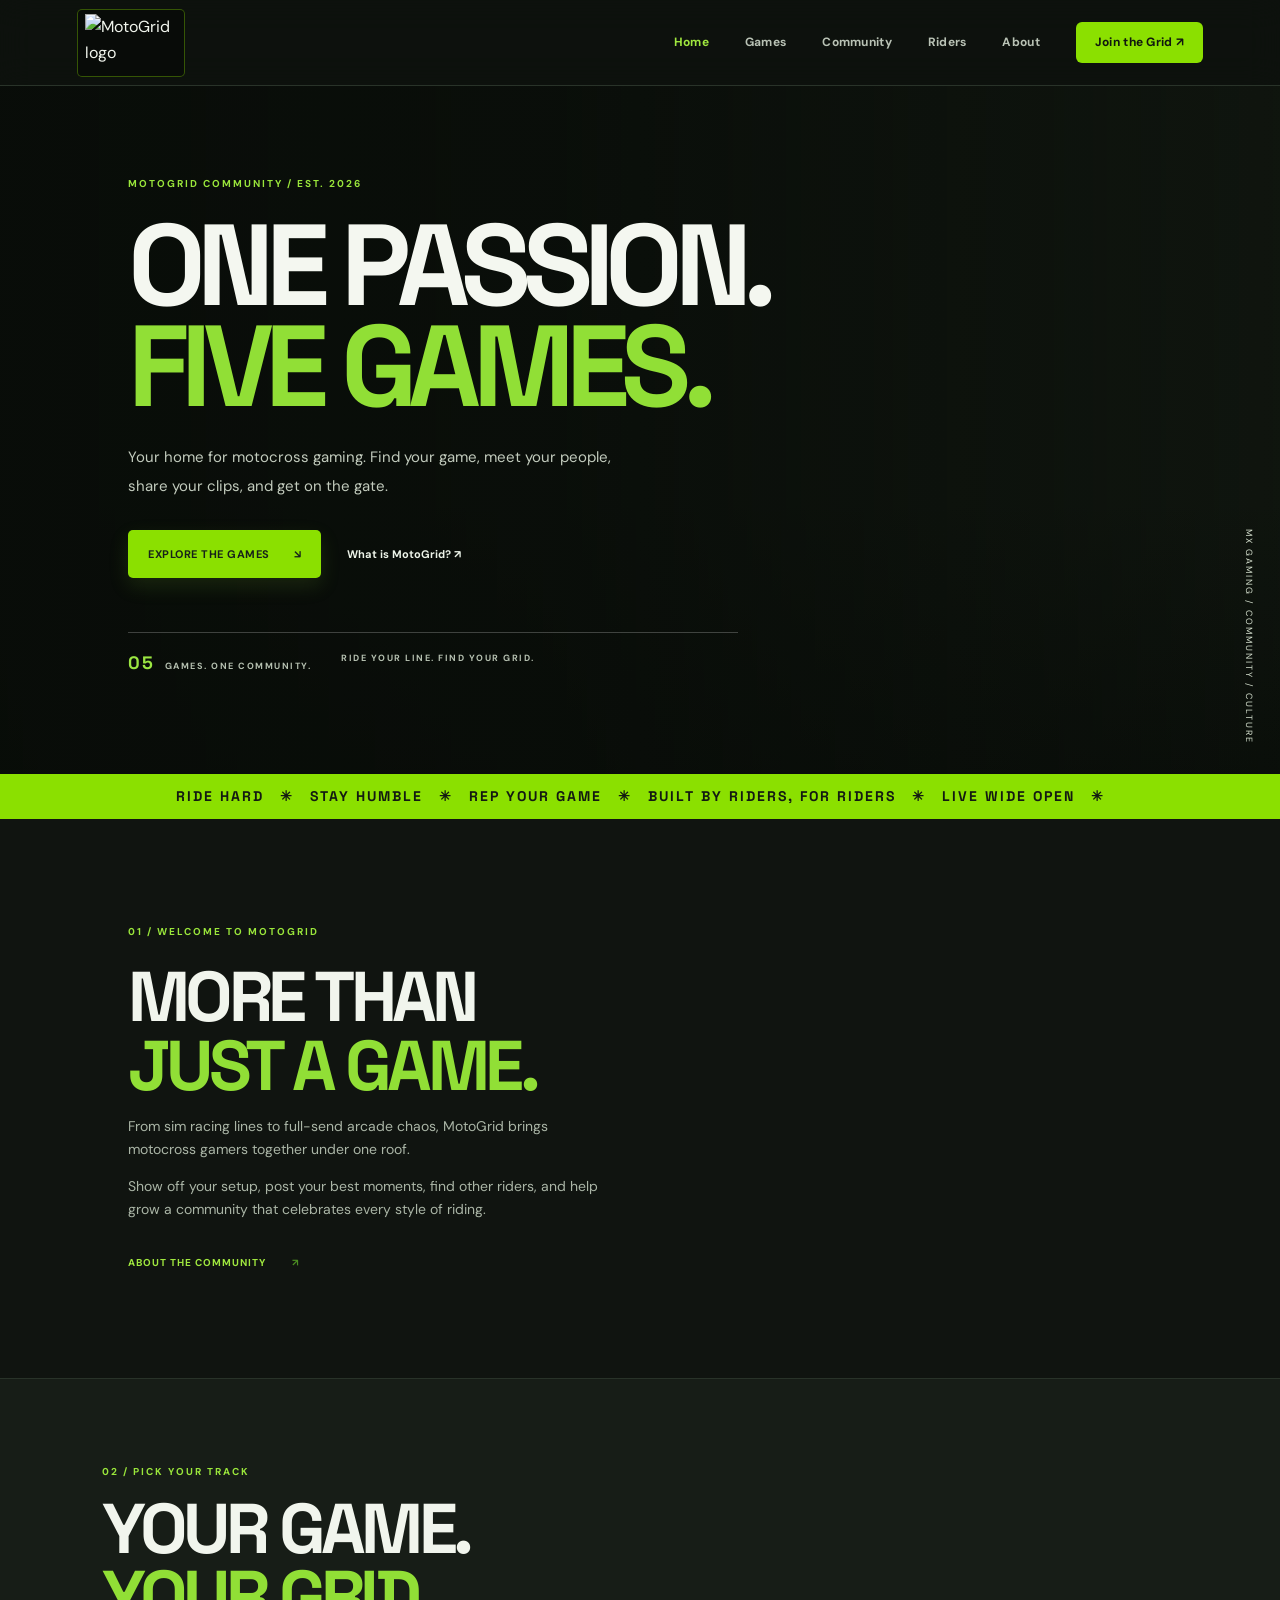
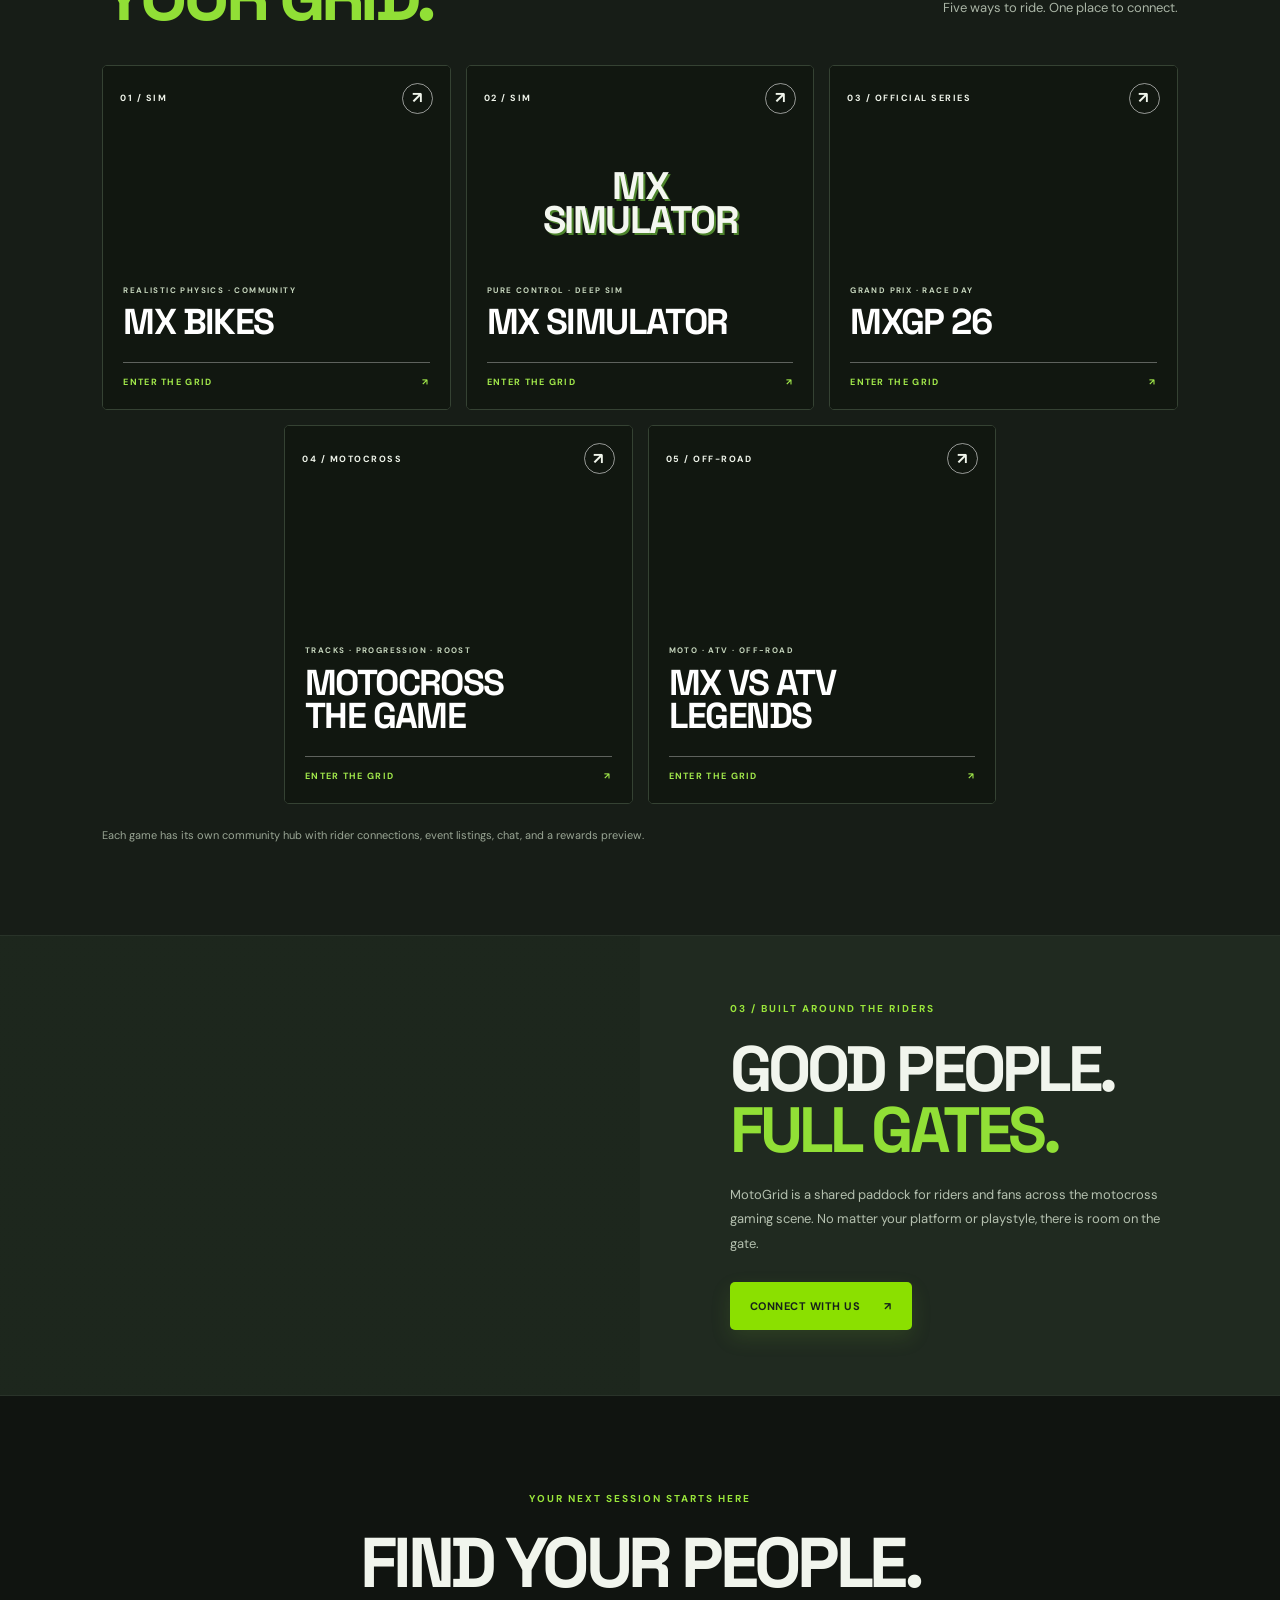
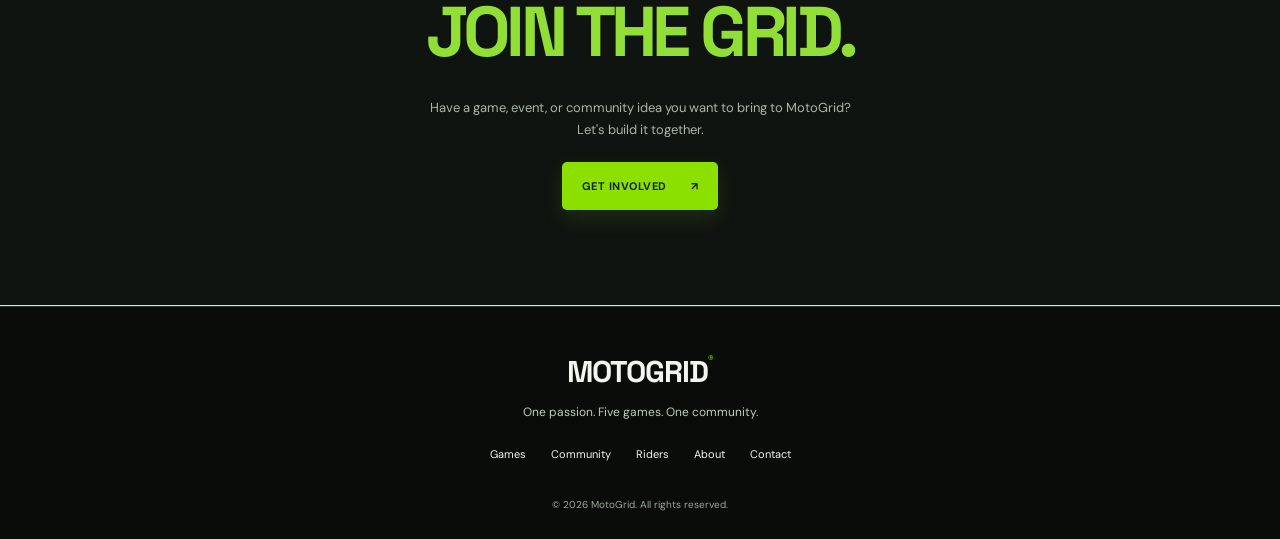
==== commit 0ac738a7: "Use official MXGP logo on game card" ====
--- a/index.html
+++ b/index.html
@@ -15,7 +15,7 @@
 <div class="game-grid">
 <a class="game-card game-mxbikes" href="mx-bikes.html"><div class="game-card-top"><span>01 / SIM</span><span class="game-arrow">↗</span></div><div class="game-logo-on-card"><img src="https://shared.cloudflare.steamstatic.com/store_item_assets/steam/apps/655500/logo_2x.png" alt="MX Bikes logo" onerror="this.style.display='none'"></div><div class="game-card-content"><p>REALISTIC PHYSICS · COMMUNITY</p><h3>MX BIKES</h3><span class="game-card-cta">ENTER THE GRID <b>↗</b></span></div></a>
 <a class="game-card game-mxsim" href="mx-simulator.html"><div class="game-card-top"><span>02 / SIM</span><span class="game-arrow">↗</span></div><div class="game-logo-on-card game-logo-text">MX<br>SIMULATOR</div><div class="game-card-content"><p>PURE CONTROL · DEEP SIM</p><h3>MX SIMULATOR</h3><span class="game-card-cta">ENTER THE GRID <b>↗</b></span></div></a>
-<a class="game-card game-mxgp" href="mxgp-26.html"><div class="game-card-top"><span>03 / OFFICIAL SERIES</span><span class="game-arrow">↗</span></div><div class="game-logo-on-card"><img src="https://shared.cloudflare.steamstatic.com/store_item_assets/steam/apps/3634190/logo.png" alt="MXGP 26 logo" onerror="this.style.display='none'"></div><div class="game-card-content"><p>GRAND PRIX · RACE DAY</p><h3>MXGP 26</h3><span class="game-card-cta">ENTER THE GRID <b>↗</b></span></div></a>
+<a class="game-card game-mxgp" href="mxgp-26.html"><div class="game-card-top"><span>03 / OFFICIAL SERIES</span><span class="game-arrow">↗</span></div><div class="game-logo-on-card"><img src="https://upload.wikimedia.org/wikipedia/commons/0/00/Logo_MXGP.svg" alt="Official MXGP logo" onerror="this.style.display='none'"></div><div class="game-card-content"><p>GRAND PRIX · RACE DAY</p><h3>MXGP 26</h3><span class="game-card-cta">ENTER THE GRID <b>↗</b></span></div></a>
 <a class="game-card game-mtg" href="motocross-the-game.html"><div class="game-card-top"><span>04 / MOTOCROSS</span><span class="game-arrow">↗</span></div><div class="game-logo-on-card"><img src="https://cdn.xsolla.net/image-proxy/rs%3Afit%3A3840%3A0/f%3Awebp/storage/merchant-bucket-prod/files/uploaded/sitebuilder/721510/c997dd7979cc896f95d2a7434149739c.png%40webp" alt="Motocross The Game logo" onerror="this.style.display='none'"></div><div class="game-card-content"><p>TRACKS · PROGRESSION · ROOST</p><h3>MOTOCROSS<br>THE GAME</h3><span class="game-card-cta">ENTER THE GRID <b>↗</b></span></div></a>
 <a class="game-card game-mxatv" href="mx-vs-atv-legends.html"><div class="game-card-top"><span>05 / OFF-ROAD</span><span class="game-arrow">↗</span></div><div class="game-logo-on-card"><img src="https://shared.cloudflare.steamstatic.com/store_item_assets/steam/apps/1205970/logo.png" alt="MX vs ATV Legends logo" onerror="this.style.display='none'"></div><div class="game-card-content"><p>MOTO · ATV · OFF-ROAD</p><h3>MX VS ATV<br>LEGENDS</h3><span class="game-card-cta">ENTER THE GRID <b>↗</b></span></div></a>
 </div><p class="games-note">Each game has its own community hub with rider connections, event listings, chat, and a rewards preview.</p></section>
--- a/assets/styles.css
+++ b/assets/styles.css
@@ -221,3 +221,39 @@
 .game-community-page .footer{background:#090c09;border-top:1px solid #293329}.game-community-page .footer-brand{color:#f2f6ee}
 @media(max-width:850px){.rewards-grid{grid-template-columns:repeat(2,minmax(0,1fr))}.points-card{grid-column:1/-1;min-height:220px}.game-hub-heading{align-items:flex-start;flex-direction:column}.game-page-hero{background-position:60% center}}
 @media(max-width:560px){.game-page-hero{min-height:590px}.game-page-hero-inner{width:auto;margin:0 22px;padding:40px 0 55px}.game-page-hero h1{font-size:clamp(43px,12vw,66px)}.game-logo-wrap{height:52px;max-width:230px}.game-logo-img{max-height:52px}.game-stat-strip{gap:10px}.game-hub-section,.game-rewards-section{padding:62px 17px}.game-hub-grid,.rewards-grid{grid-template-columns:1fr}.chat-card,.points-card{grid-column:auto}.hub-card{padding:17px}.event-empty{align-items:flex-start}.points-total{margin-top:24px}.game-join-cta{padding:62px 18px}}
+
+.community-home .game-logo-on-card{height:56px;display:flex;align-items:center;justify-content:flex-start;margin:0 20px 9px;max-width:235px}
+.community-home .game-logo-on-card img{max-width:100%;max-height:54px;object-fit:contain;object-position:left center;filter:drop-shadow(0 3px 8px rgba(0,0,0,.35))}
+.community-home .game-logo-text{font:700 25px/.78 var(--display);letter-spacing:-1.5px;color:#f3f7ee;text-shadow:2px 2px 0 #4b8529}
+@media(max-width:560px){.community-home .game-logo-on-card{height:50px}.community-home .game-logo-on-card img{max-height:48px}}
+
+
+/* Logo-only game tiles and clean centered game hub headers */
+.community-home .game-card{background:#111710!important;border-color:#354233}
+.community-home .game-card:before{background-image:none!important;background:#111710!important;filter:none!important}
+.community-home .game-card:after{background:none!important}
+.community-home .game-card:hover:before{transform:none}
+.community-home .game-logo-on-card{height:145px;width:100%;max-width:none;margin:0;padding:22px 28px;display:flex;align-items:center;justify-content:center}
+.community-home .game-logo-on-card img{display:block;max-width:min(90%,330px);max-height:100px;width:auto;height:auto;object-fit:contain;object-position:center;filter:none}
+.community-home .game-logo-text{justify-content:center;text-align:center;font-size:clamp(27px,3vw,40px);line-height:.9;color:#f4f7f0;text-shadow:2px 2px 0 #4d842c}
+.community-home .game-card-content{padding-top:8px}
+.community-home .game-card h3{margin-top:0}
+.game-community-page .game-page-hero{background:#111710!important;background-image:none!important;min-height:440px}
+.game-community-page .game-page-shade{background:linear-gradient(135deg,#111710,#1b2619)!important}
+.game-community-page .game-page-hero-inner{width:min(900px,90%);margin:0 auto;text-align:center;padding:52px 0 64px;display:flex;flex-direction:column;align-items:center}
+.game-community-page .back-grid{align-self:flex-start}
+.game-community-page .game-logo-wrap{width:100%;max-width:520px;height:150px;margin:0 auto 24px;display:flex;align-items:center;justify-content:center}
+.game-community-page .game-logo-img{display:block;max-width:100%;max-height:135px;width:auto;height:auto;object-fit:contain;object-position:center;filter:none}
+.game-community-page .game-logo-fallback{text-align:center}
+.game-community-page .game-page-hero .eyebrow{text-align:center}
+.game-community-page .game-page-hero h1{display:none}
+.game-community-page .game-page-lead{margin:0 auto;text-align:center}
+.game-community-page .game-hero-actions{justify-content:center}
+@media(max-width:560px){
+ .community-home .game-logo-on-card{height:125px;padding:18px}
+ .community-home .game-logo-on-card img{max-height:86px}
+ .game-community-page .game-page-hero{min-height:390px}
+ .game-community-page .game-page-hero-inner{width:auto;margin:0 20px;padding:35px 0 45px}
+ .game-community-page .game-logo-wrap{height:115px;max-width:100%;margin-bottom:18px}
+ .game-community-page .game-logo-img{max-height:105px;max-width:95%}
+}
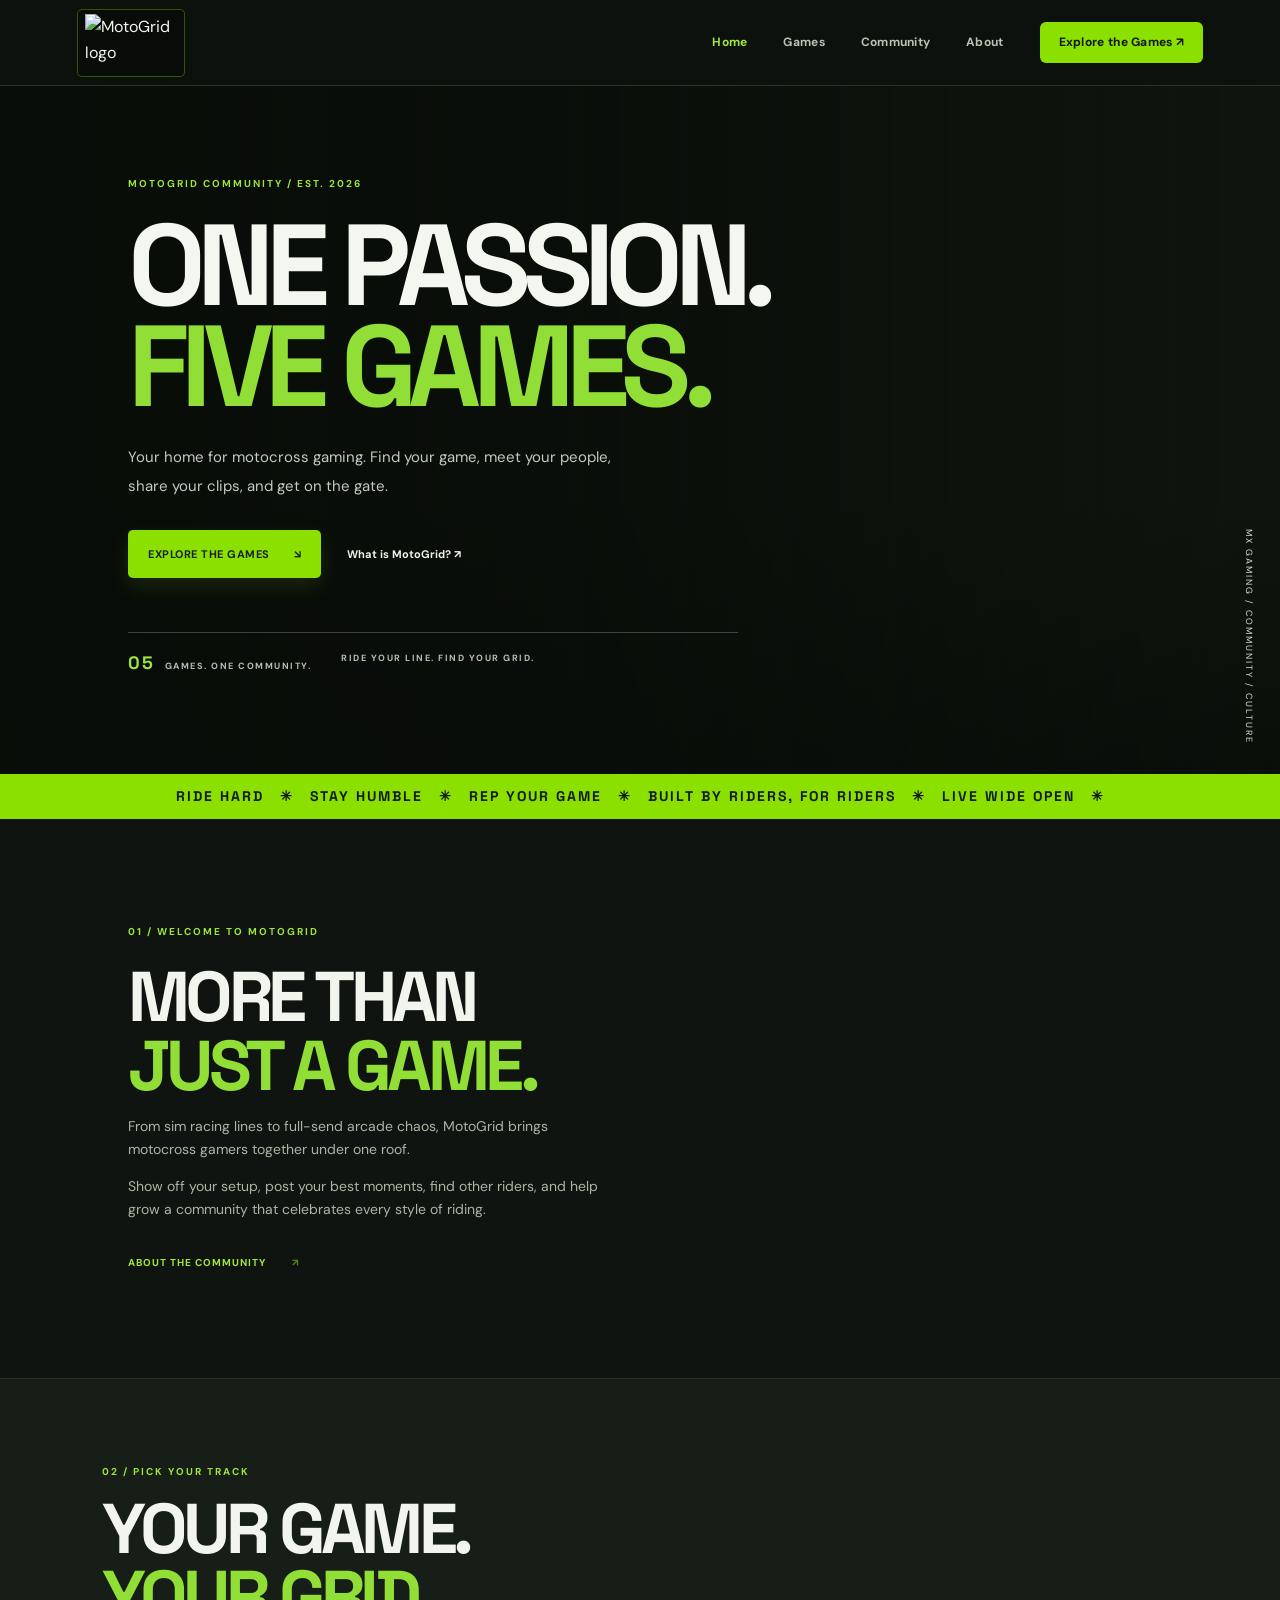
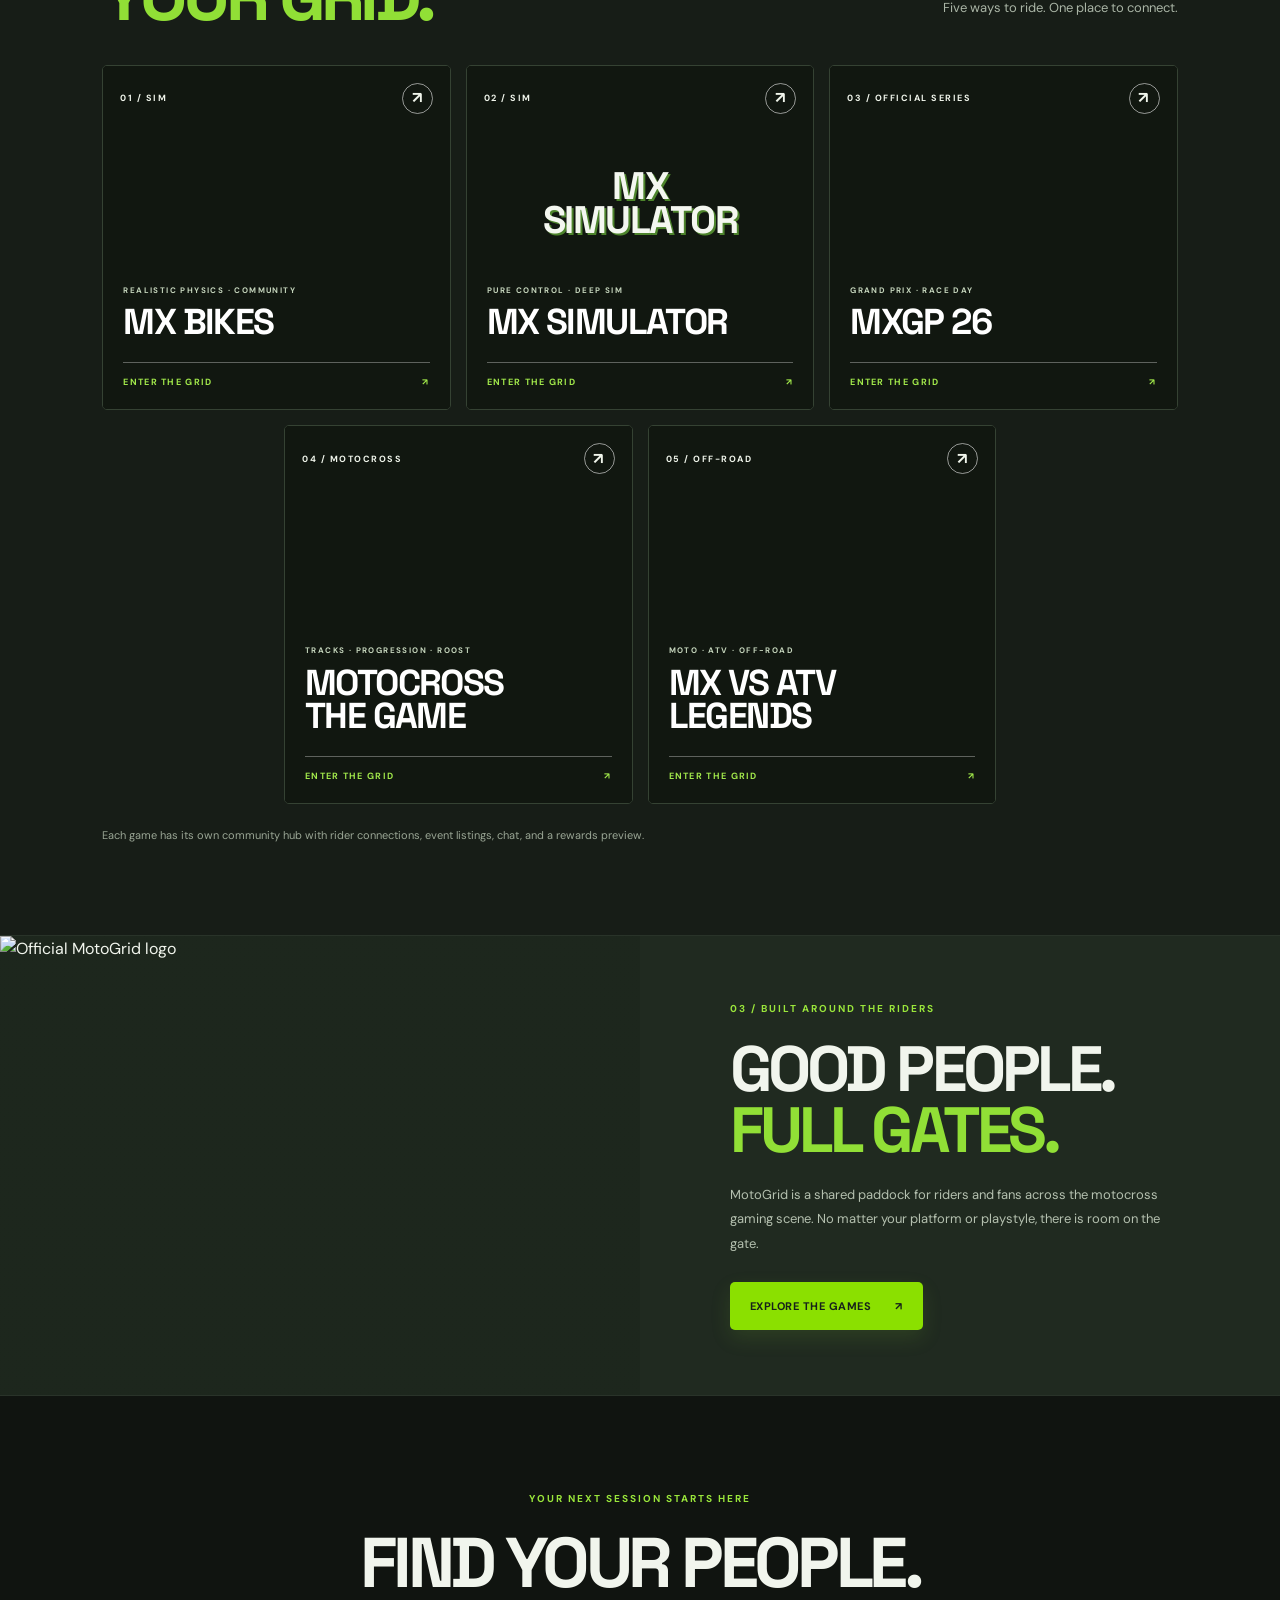
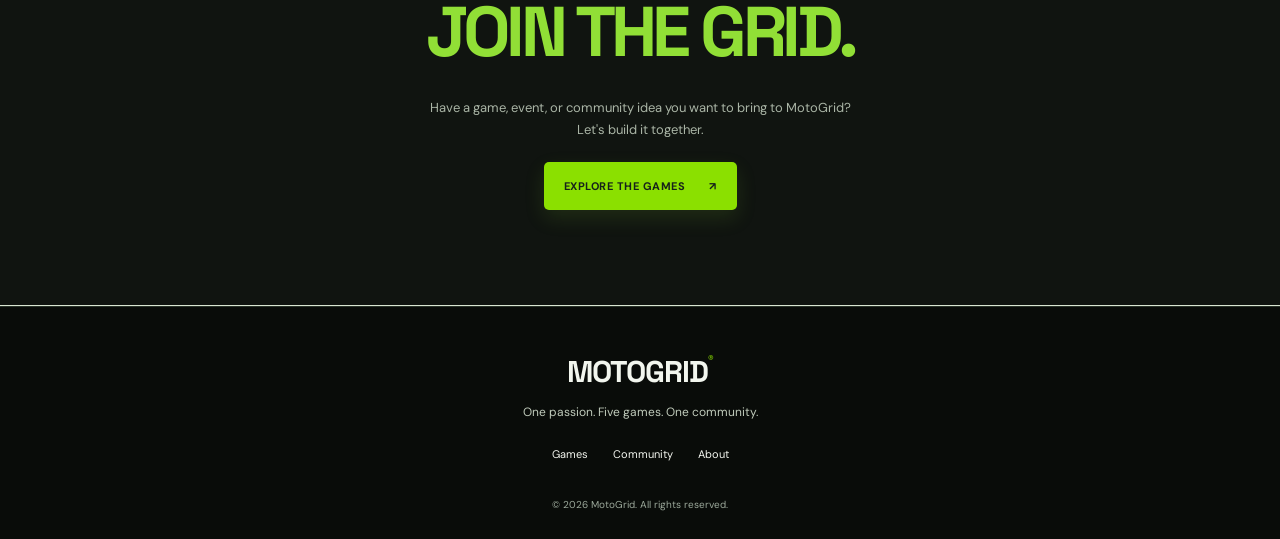
==== commit 952cac9d: "Feature official MotoGrid logo and remove riders/contact navigation" ====
--- a/index.html
+++ b/index.html
@@ -6,7 +6,7 @@
 <title>MotoGrid | Motocross Gaming Community</title><link rel="stylesheet" href="assets/styles.css">
 </head>
 <body class="community-home">
-<header class="site-header"><a class="brand" href="index.html"><img src="https://raw.githubusercontent.com/Vinitive/MotoGrid-Website/main/assets/logo/motogrid-logo.png" alt="MotoGrid logo"></a><button class="menu-toggle" aria-label="Toggle navigation" aria-expanded="false">☰</button><nav class="nav"><a class="active" href="index.html">Home</a><a href="#games">Games</a><a href="#community">Community</a><a href="riders.html">Riders</a><a href="about.html">About</a><a class="nav-cta" href="contact.html">Join the Grid ↗</a></nav></header>
+<header class="site-header"><a class="brand" href="index.html"><img src="https://raw.githubusercontent.com/Vinitive/MotoGrid-Website/main/assets/logo/motogrid-logo.png" alt="MotoGrid logo"></a><button class="menu-toggle" aria-label="Toggle navigation" aria-expanded="false">☰</button><nav class="nav"><a class="active" href="index.html">Home</a><a href="#games">Games</a><a href="#community">Community</a><a href="about.html">About</a><a class="nav-cta" href="#games">Explore the Games ↗</a></nav></header>
 <main>
 <section class="community-hero"><div class="community-hero-shade"></div><div class="community-hero-content"><p class="eyebrow">MOTOGRID COMMUNITY / EST. 2026</p><h1>ONE PASSION.<br><em>FIVE GAMES.</em></h1><p class="community-lead">Your home for motocross gaming. Find your game, meet your people, share your clips, and get on the gate.</p><div class="hero-actions"><a class="button button-lime" href="#games">Explore the games <b>↘</b></a><a class="community-ghost-link" href="#community">What is MotoGrid? ↗</a></div><div class="community-hero-meta"><span><b>05</b> GAMES. ONE COMMUNITY.</span><span>RIDE YOUR LINE. FIND YOUR GRID.</span></div></div><div class="hero-vertical">MX GAMING / COMMUNITY / CULTURE</div></section>
 <div class="ticker"><div>RIDE HARD　✳　STAY HUMBLE　✳　REP YOUR GAME　✳　BUILT BY RIDERS, FOR RIDERS　✳　LIVE WIDE OPEN　✳</div></div>
@@ -19,8 +19,8 @@
 <a class="game-card game-mtg" href="motocross-the-game.html"><div class="game-card-top"><span>04 / MOTOCROSS</span><span class="game-arrow">↗</span></div><div class="game-logo-on-card"><img src="https://cdn.xsolla.net/image-proxy/rs%3Afit%3A3840%3A0/f%3Awebp/storage/merchant-bucket-prod/files/uploaded/sitebuilder/721510/c997dd7979cc896f95d2a7434149739c.png%40webp" alt="Motocross The Game logo" onerror="this.style.display='none'"></div><div class="game-card-content"><p>TRACKS · PROGRESSION · ROOST</p><h3>MOTOCROSS<br>THE GAME</h3><span class="game-card-cta">ENTER THE GRID <b>↗</b></span></div></a>
 <a class="game-card game-mxatv" href="mx-vs-atv-legends.html"><div class="game-card-top"><span>05 / OFF-ROAD</span><span class="game-arrow">↗</span></div><div class="game-logo-on-card"><img src="https://shared.cloudflare.steamstatic.com/store_item_assets/steam/apps/1205970/logo.png" alt="MX vs ATV Legends logo" onerror="this.style.display='none'"></div><div class="game-card-content"><p>MOTO · ATV · OFF-ROAD</p><h3>MX VS ATV<br>LEGENDS</h3><span class="game-card-cta">ENTER THE GRID <b>↗</b></span></div></a>
 </div><p class="games-note">Each game has its own community hub with rider connections, event listings, chat, and a rewards preview.</p></section>
-<section class="community-feature"><div class="community-feature-image" role="img" aria-label="Motocross rider on track"></div><div class="community-feature-content"><p class="eyebrow">03 / BUILT AROUND THE RIDERS</p><h2>GOOD PEOPLE.<br><em>FULL GATES.</em></h2><p>MotoGrid is a shared paddock for riders and fans across the motocross gaming scene. No matter your platform or playstyle, there is room on the gate.</p><a class="button button-lime" href="contact.html">CONNECT WITH US <b>↗</b></a></div></section>
-<section class="join"><p class="eyebrow">YOUR NEXT SESSION STARTS HERE</p><h2>FIND YOUR PEOPLE.<br><em>JOIN THE GRID.</em></h2><p class="community-join-copy">Have a game, event, or community idea you want to bring to MotoGrid? Let's build it together.</p><a class="button button-lime" href="contact.html">GET INVOLVED <b>↗</b></a></section>
+<section class="community-feature"><div class="community-feature-image community-logo-feature"><img src="https://raw.githubusercontent.com/Vinitive/MotoGrid-Website/main/assets/logo/motogrid-logo.png" alt="Official MotoGrid logo"></div><div class="community-feature-content"><p class="eyebrow">03 / BUILT AROUND THE RIDERS</p><h2>GOOD PEOPLE.<br><em>FULL GATES.</em></h2><p>MotoGrid is a shared paddock for riders and fans across the motocross gaming scene. No matter your platform or playstyle, there is room on the gate.</p><a class="button button-lime" href="#games">EXPLORE THE GAMES <b>↗</b></a></div></section>
+<section class="join"><p class="eyebrow">YOUR NEXT SESSION STARTS HERE</p><h2>FIND YOUR PEOPLE.<br><em>JOIN THE GRID.</em></h2><p class="community-join-copy">Have a game, event, or community idea you want to bring to MotoGrid? Let's build it together.</p><a class="button button-lime" href="#games">EXPLORE THE GAMES <b>↗</b></a></section>
 </main>
-<footer class="footer"><a href="index.html" class="footer-brand">MOTOGRID<span>®</span></a><p>One passion. Five games. One community.</p><div class="footer-links"><a href="#games">Games</a><a href="#community">Community</a><a href="riders.html">Riders</a><a href="about.html">About</a><a href="contact.html">Contact</a></div><small>© <span id="year"></span> MotoGrid. All rights reserved.</small></footer><script src="assets/script.js"></script>
+<footer class="footer"><a href="index.html" class="footer-brand">MOTOGRID<span>®</span></a><p>One passion. Five games. One community.</p><div class="footer-links"><a href="#games">Games</a><a href="#community">Community</a><a href="about.html">About</a></div><small>© <span id="year"></span> MotoGrid. All rights reserved.</small></footer><script src="assets/script.js"></script>
 </body></html>
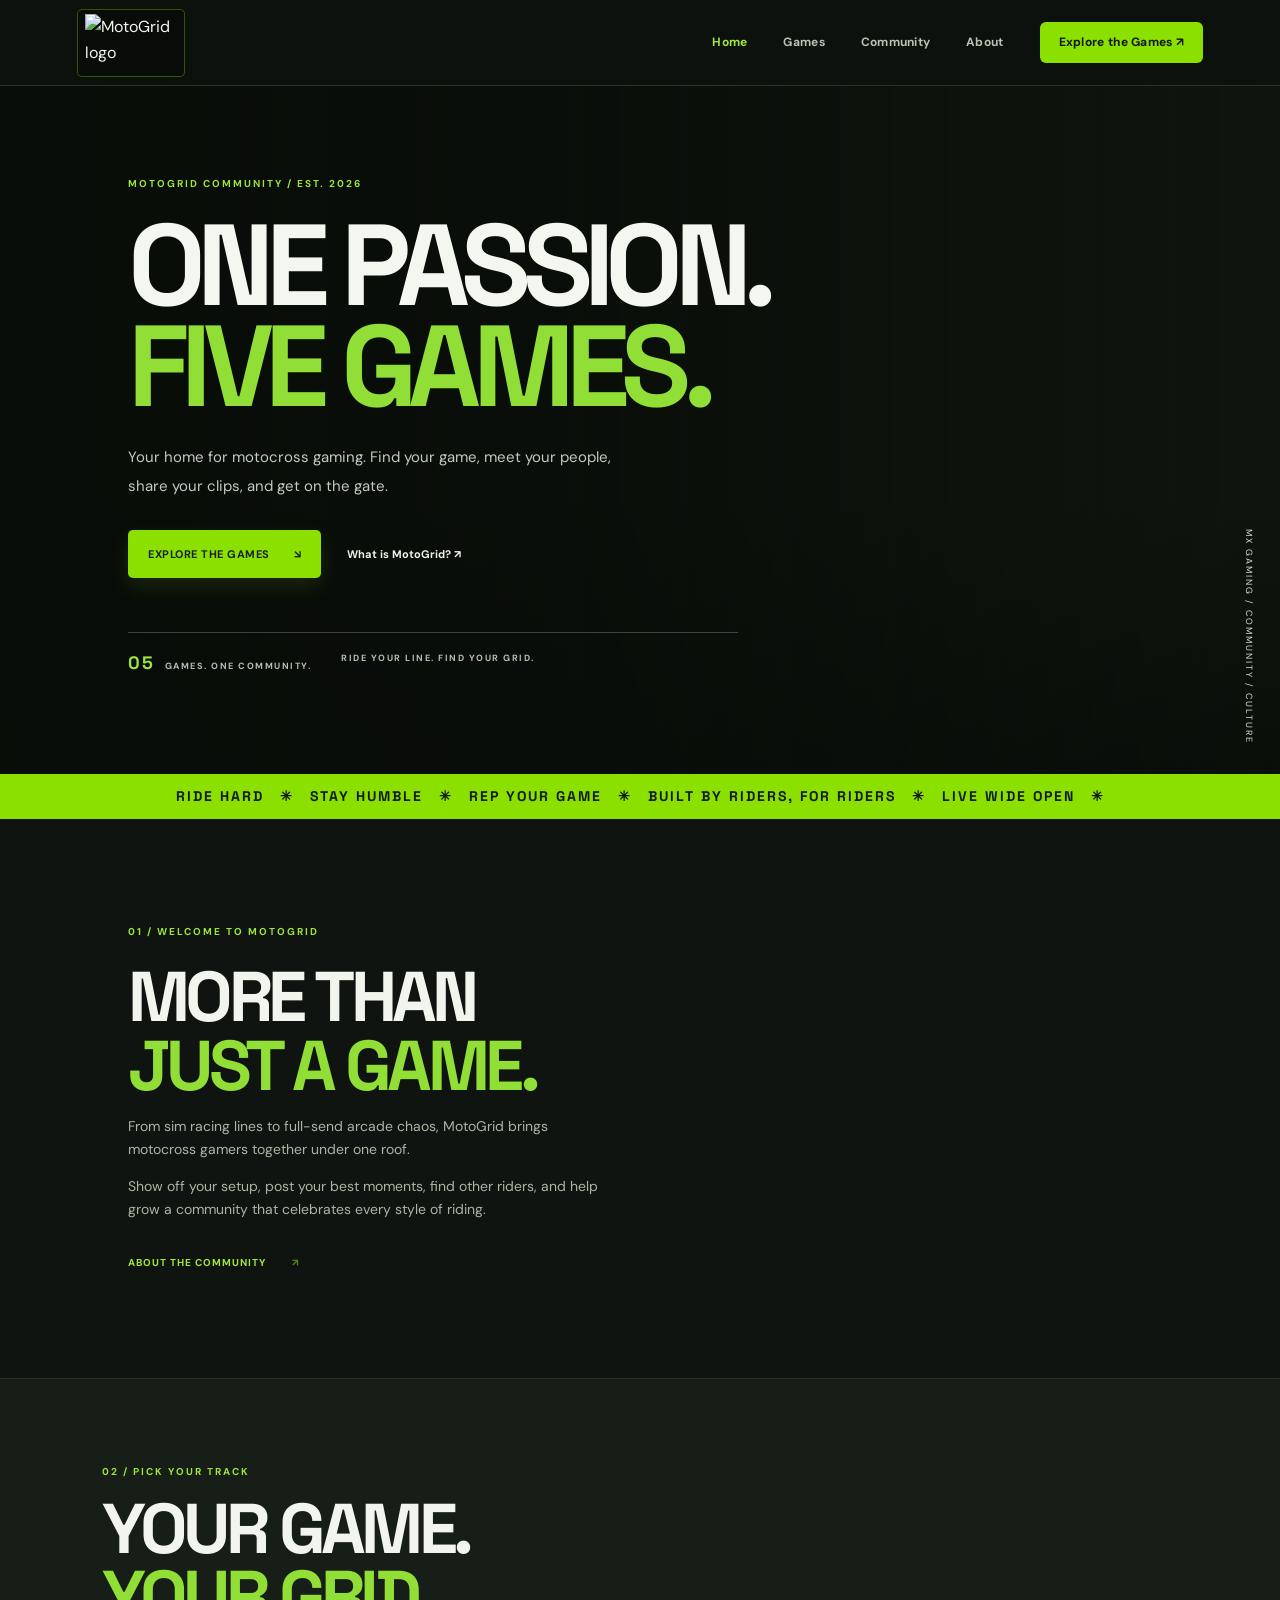
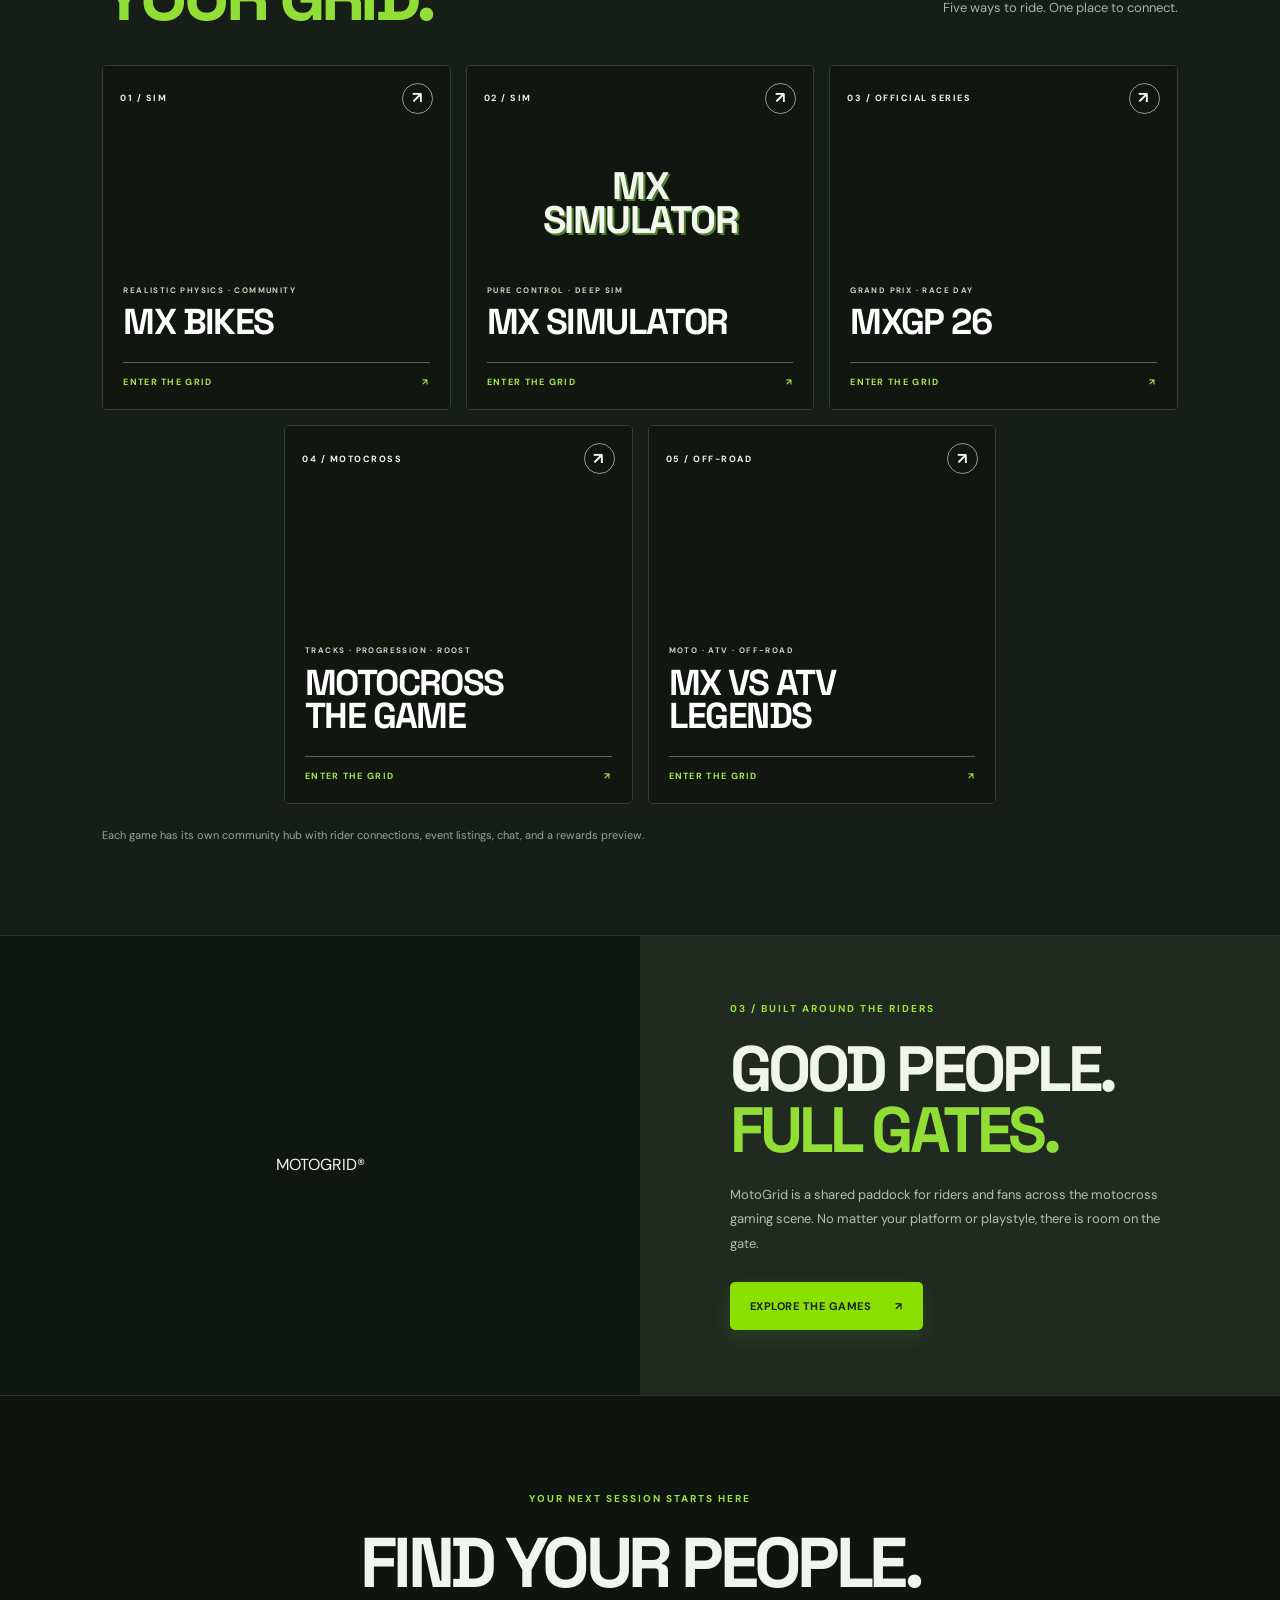
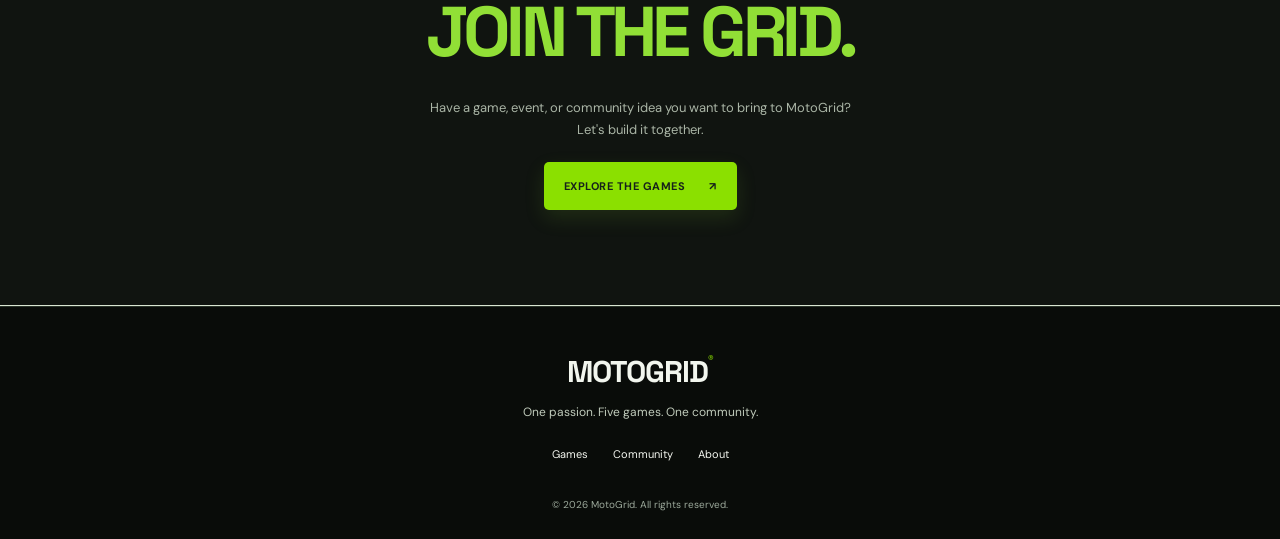
==== commit 8aa52e5d: "Ensure official MotoGrid logo loads on homepage" ====
--- a/index.html
+++ b/index.html
@@ -19,7 +19,7 @@
 <a class="game-card game-mtg" href="motocross-the-game.html"><div class="game-card-top"><span>04 / MOTOCROSS</span><span class="game-arrow">↗</span></div><div class="game-logo-on-card"><img src="https://cdn.xsolla.net/image-proxy/rs%3Afit%3A3840%3A0/f%3Awebp/storage/merchant-bucket-prod/files/uploaded/sitebuilder/721510/c997dd7979cc896f95d2a7434149739c.png%40webp" alt="Motocross The Game logo" onerror="this.style.display='none'"></div><div class="game-card-content"><p>TRACKS · PROGRESSION · ROOST</p><h3>MOTOCROSS<br>THE GAME</h3><span class="game-card-cta">ENTER THE GRID <b>↗</b></span></div></a>
 <a class="game-card game-mxatv" href="mx-vs-atv-legends.html"><div class="game-card-top"><span>05 / OFF-ROAD</span><span class="game-arrow">↗</span></div><div class="game-logo-on-card"><img src="https://shared.cloudflare.steamstatic.com/store_item_assets/steam/apps/1205970/logo.png" alt="MX vs ATV Legends logo" onerror="this.style.display='none'"></div><div class="game-card-content"><p>MOTO · ATV · OFF-ROAD</p><h3>MX VS ATV<br>LEGENDS</h3><span class="game-card-cta">ENTER THE GRID <b>↗</b></span></div></a>
 </div><p class="games-note">Each game has its own community hub with rider connections, event listings, chat, and a rewards preview.</p></section>
-<section class="community-feature"><div class="community-feature-image community-logo-feature"><img src="https://raw.githubusercontent.com/Vinitive/MotoGrid-Website/main/assets/logo/motogrid-logo.png" alt="Official MotoGrid logo"></div><div class="community-feature-content"><p class="eyebrow">03 / BUILT AROUND THE RIDERS</p><h2>GOOD PEOPLE.<br><em>FULL GATES.</em></h2><p>MotoGrid is a shared paddock for riders and fans across the motocross gaming scene. No matter your platform or playstyle, there is room on the gate.</p><a class="button button-lime" href="#games">EXPLORE THE GAMES <b>↗</b></a></div></section>
+<section class="community-feature"><div class="community-feature-image community-logo-feature"><img src="https://raw.githubusercontent.com/Vinitive/MotoGrid-Website/main/assets/logo/motogrid-logo.png?raw=1&amp;v=3" alt="Official MotoGrid logo" loading="eager" onerror="this.style.display='none';this.nextElementSibling.style.display='block'"><span class="community-logo-fallback">MOTOGRID<span>®</span></span></div><div class="community-feature-content"><p class="eyebrow">03 / BUILT AROUND THE RIDERS</p><h2>GOOD PEOPLE.<br><em>FULL GATES.</em></h2><p>MotoGrid is a shared paddock for riders and fans across the motocross gaming scene. No matter your platform or playstyle, there is room on the gate.</p><a class="button button-lime" href="#games">EXPLORE THE GAMES <b>↗</b></a></div></section>
 <section class="join"><p class="eyebrow">YOUR NEXT SESSION STARTS HERE</p><h2>FIND YOUR PEOPLE.<br><em>JOIN THE GRID.</em></h2><p class="community-join-copy">Have a game, event, or community idea you want to bring to MotoGrid? Let's build it together.</p><a class="button button-lime" href="#games">EXPLORE THE GAMES <b>↗</b></a></section>
 </main>
 <footer class="footer"><a href="index.html" class="footer-brand">MOTOGRID<span>®</span></a><p>One passion. Five games. One community.</p><div class="footer-links"><a href="#games">Games</a><a href="#community">Community</a><a href="about.html">About</a></div><small>© <span id="year"></span> MotoGrid. All rights reserved.</small></footer><script src="assets/script.js"></script>
--- a/assets/styles.css
+++ b/assets/styles.css
@@ -257,3 +257,9 @@
  .game-community-page .game-logo-wrap{height:115px;max-width:100%;margin-bottom:18px}
  .game-community-page .game-logo-img{max-height:105px;max-width:95%}
 }
+
+/* Homepage brand feature: replace the motocross rider photo with the official MotoGrid logo. */
+.community-home .community-logo-feature{background:#101710!important;display:flex;align-items:center;justify-content:center;padding:clamp(28px,6vw,90px);min-height:430px;}
+.community-home .community-logo-feature:before,.community-home .community-logo-feature:after{display:none!important;}
+.community-home .community-logo-feature img{display:block;width:min(78%,620px);max-height:330px;object-fit:contain;}
+@media(max-width:700px){.community-home .community-logo-feature{min-height:280px;padding:32px}.community-home .community-logo-feature img{width:90%;max-height:230px}}
